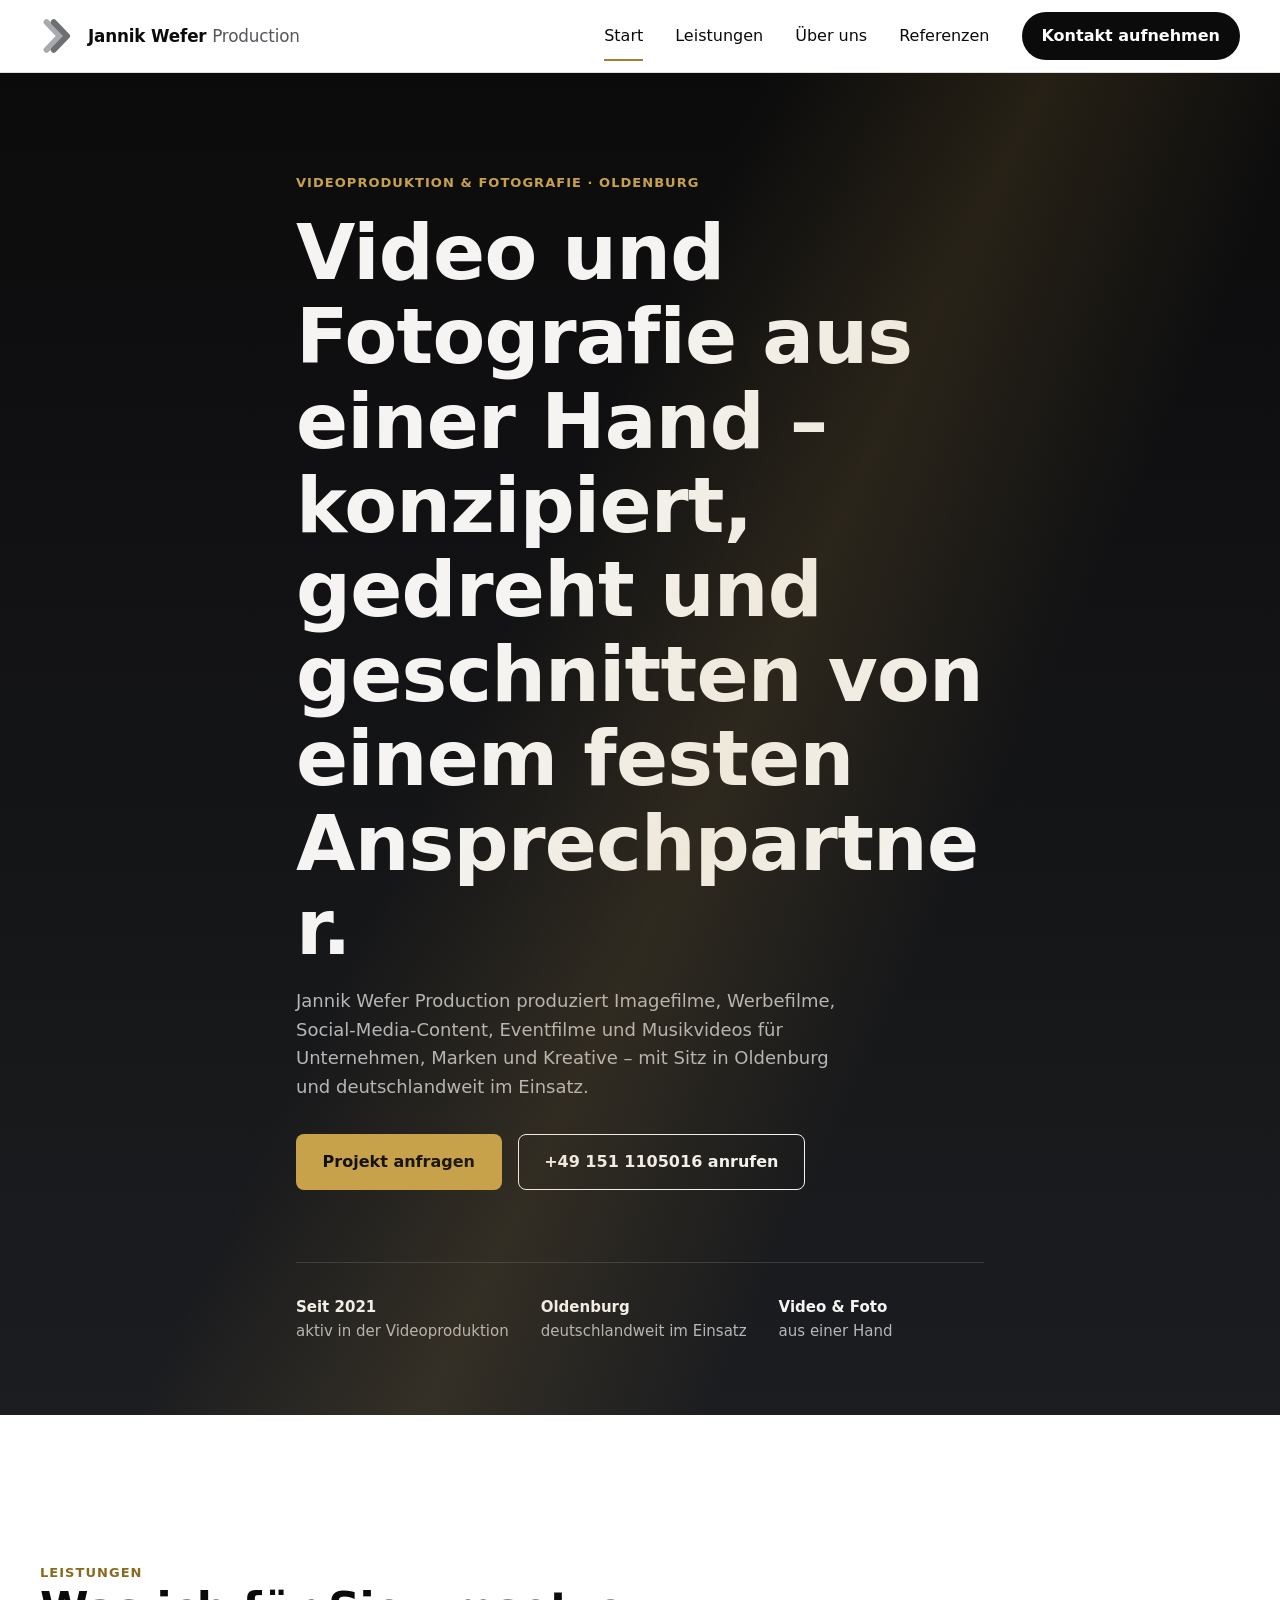
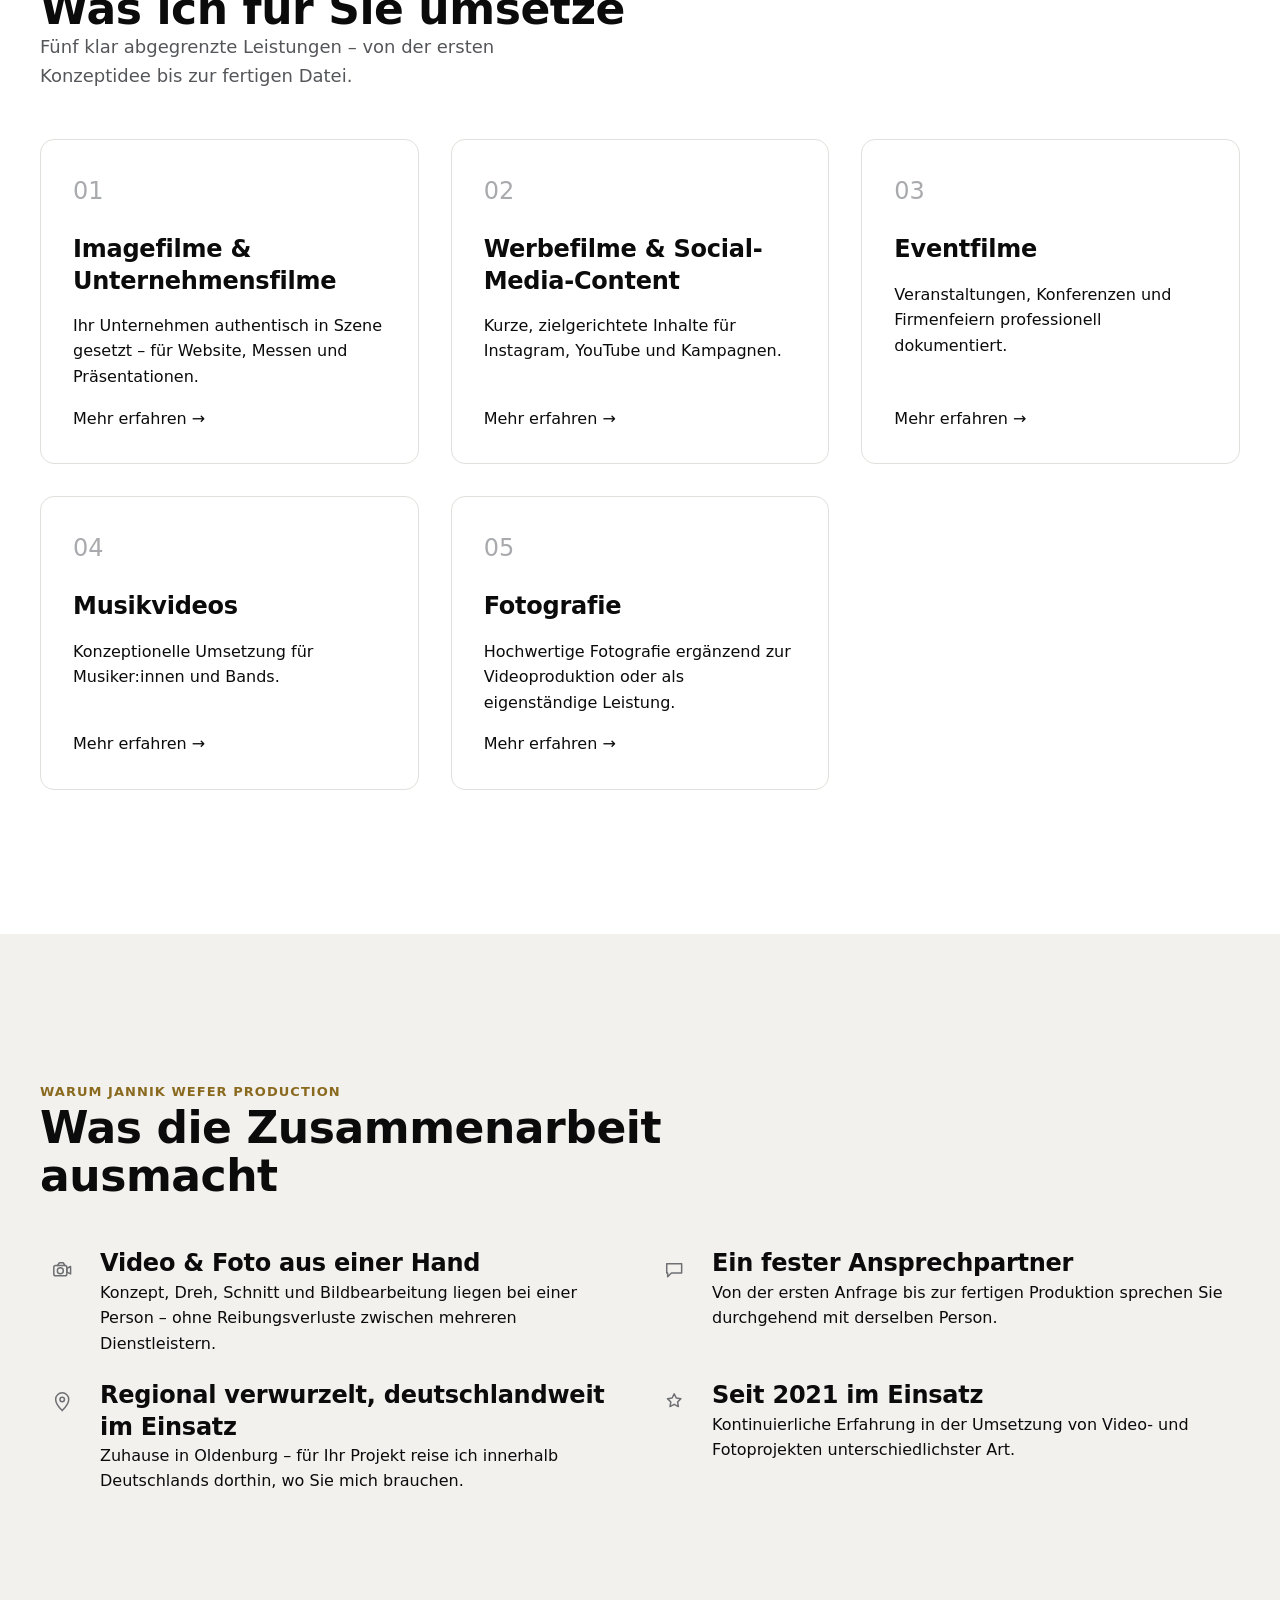
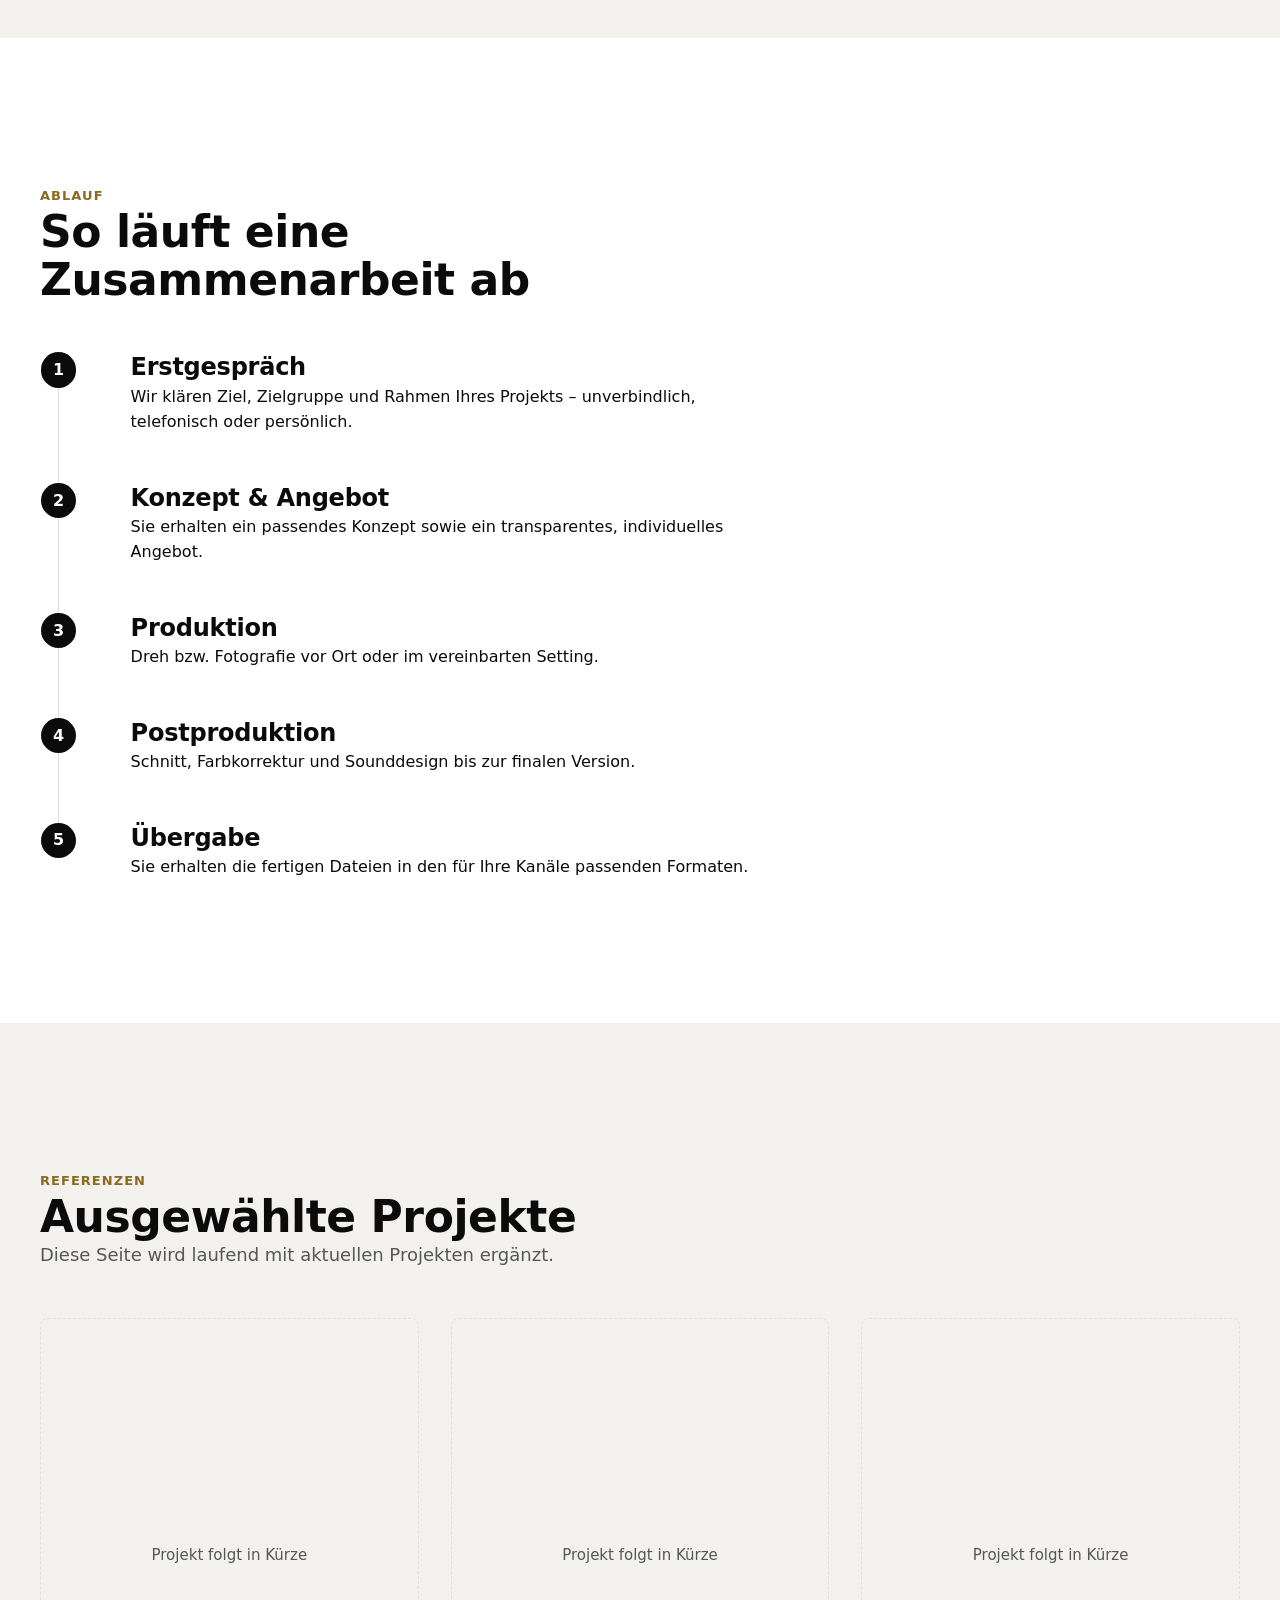
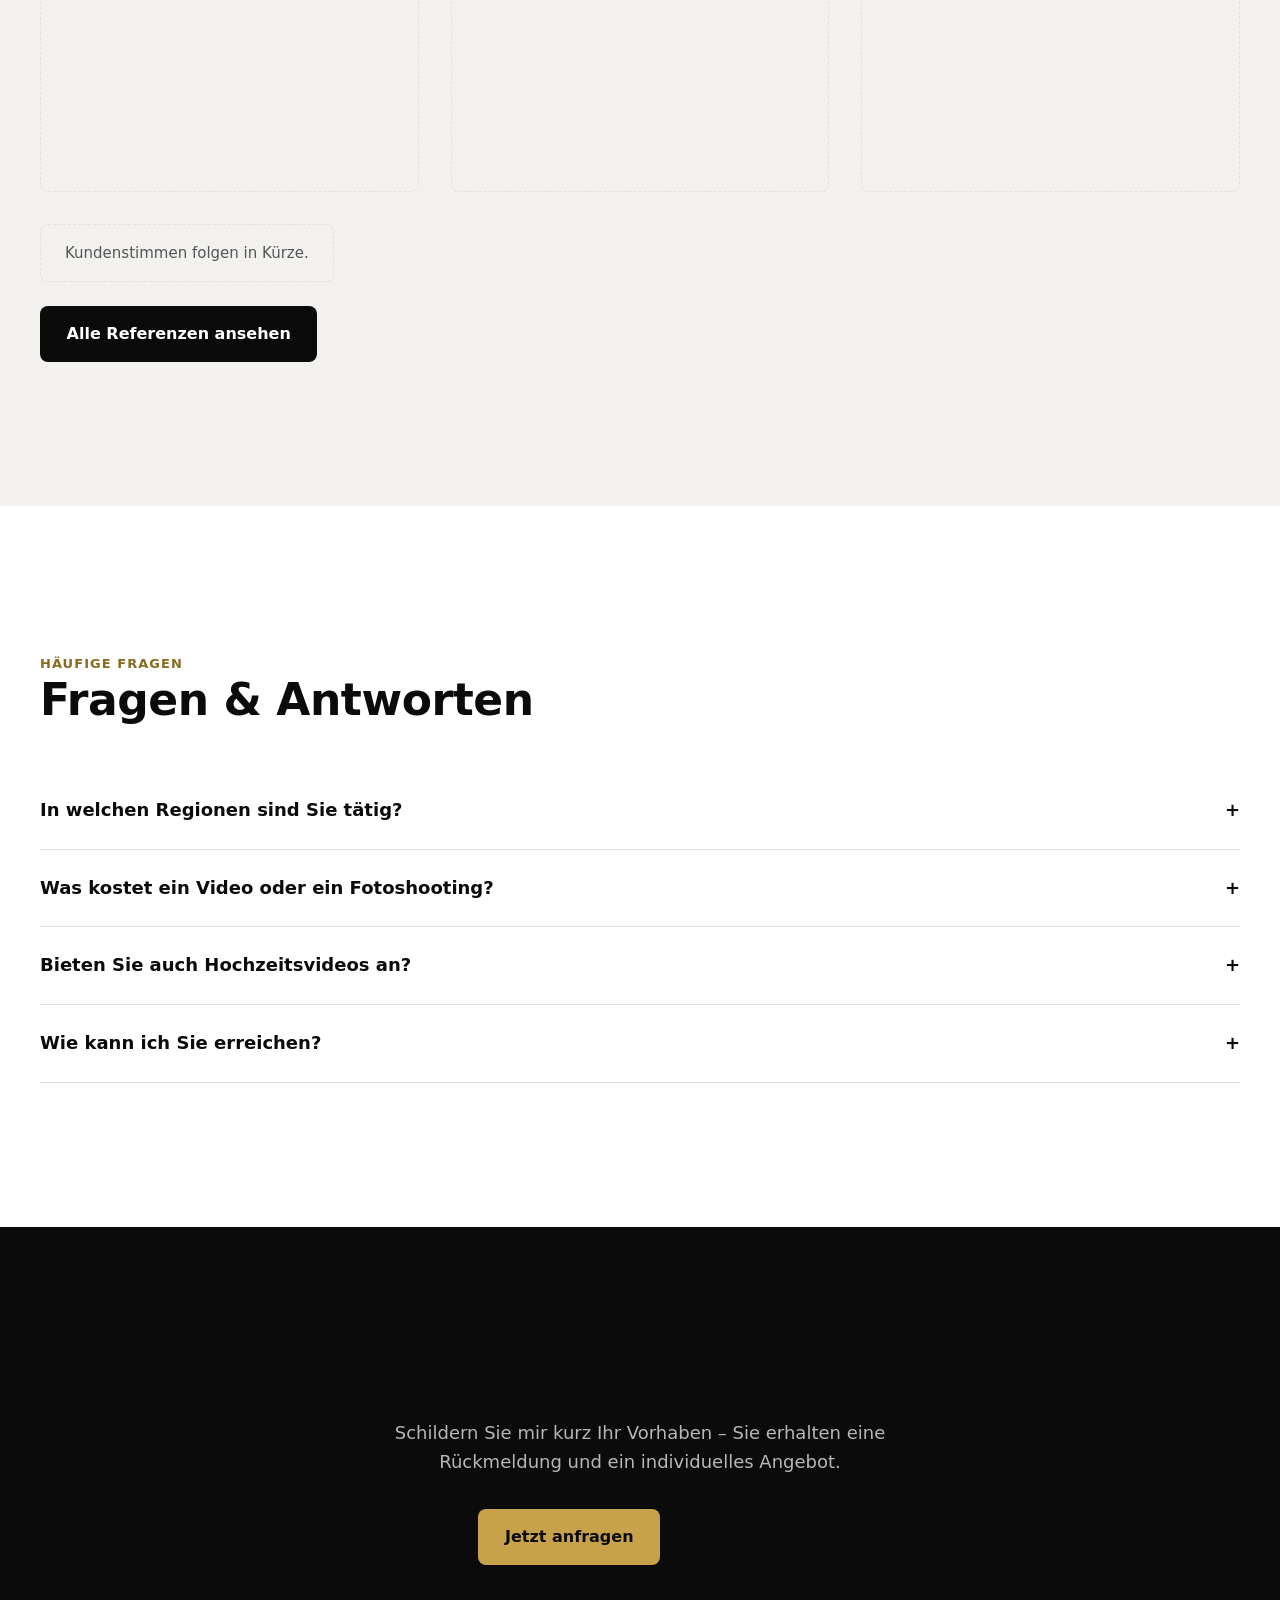
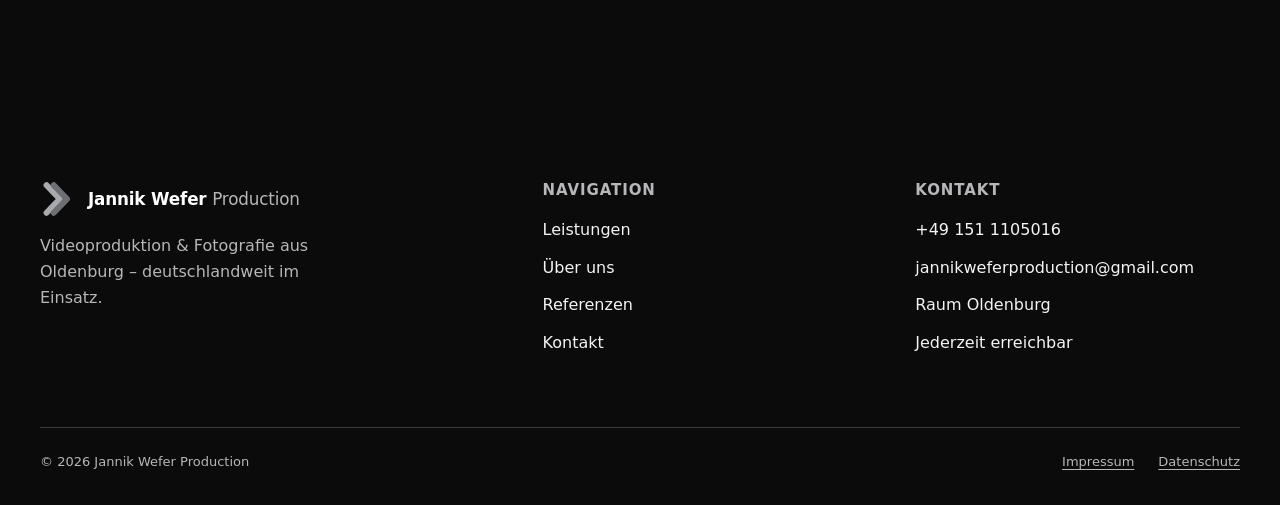
==== index.html @ 39b95551 "Add complete company website for Jannik Wefer Production Static HTML/CSS/JS site (Startseite, Leistu" ====
<!doctype html>
<html lang="de">
<head>
  <meta charset="UTF-8">
  <meta name="viewport" content="width=device-width, initial-scale=1, viewport-fit=cover">
  <title>Jannik Wefer Production | Videoproduktion &amp; Fotografie aus Oldenburg</title>
  <meta name="description" content="Jannik Wefer Production produziert Imagefilme, Werbefilme, Social-Media-Content, Eventfilme und Musikvideos sowie Fotografie – mit Sitz in Oldenburg, deutschlandweit im Einsatz.">
  <meta name="theme-color" content="#f3f1ee">
  <link rel="icon" type="image/svg+xml" href="/assets/images/logo/favicon.svg">
  <link rel="stylesheet" href="/assets/css/fonts.css">
  <link rel="stylesheet" href="/assets/css/tokens.css">
  <link rel="stylesheet" href="/assets/css/styles.css">
  <!-- og:url/canonical: Domain noch nicht bekannt, bitte nach Live-Schaltung ergänzen -->
  <meta property="og:type" content="website">
  <meta property="og:title" content="Jannik Wefer Production | Videoproduktion & Fotografie aus Oldenburg">
  <meta property="og:description" content="Imagefilme, Werbefilme, Social-Media-Content, Eventfilme, Musikvideos und Fotografie – aus Oldenburg, deutschlandweit im Einsatz.">
  <meta property="og:locale" content="de_DE">
  <script type="application/ld+json">
  {
    "@context": "https://schema.org",
    "@type": "ProfessionalService",
    "name": "Jannik Wefer Production",
    "telephone": "+49 151 1105016",
    "email": "jannikweferproduction@gmail.com",
    "address": {
      "@type": "PostalAddress",
      "streetAddress": "Gneisenaustraße 16",
      "postalCode": "26131",
      "addressLocality": "Oldenburg",
      "addressCountry": "DE"
    },
    "areaServed": "DE",
    "founder": { "@type": "Person", "name": "Jannik Wefer" },
    "foundingDate": "2021"
  }
  </script>
</head>
<body>
  <a class="skip-link" href="#main">Zum Inhalt springen</a>

  <div id="intro" class="intro on-dark" aria-hidden="true">
    <svg class="intro__chevron" viewBox="0 0 120 120" aria-hidden="true" focusable="false">
      <path class="intro__path light" d="M22 14 L66 60 L22 106" fill="none" stroke-width="20" stroke-linecap="round" stroke-linejoin="round"/>
      <path class="intro__path dark" d="M46 14 L90 60 L46 106" fill="none" stroke-width="20" stroke-linecap="round" stroke-linejoin="round"/>
    </svg>
    <button type="button" class="intro__skip">Überspringen</button>
  </div>

  <header class="site-header">
    <div class="container site-header__inner">
      <a href="/" class="brand">
        <svg class="brand__mark" viewBox="0 0 120 120" aria-hidden="true" focusable="false">
          <path d="M22 14 L66 60 L22 106" fill="none" stroke="#a9aaae" stroke-width="20" stroke-linecap="round" stroke-linejoin="round"/>
          <path d="M46 14 L90 60 L46 106" fill="none" stroke="#6e6f73" stroke-width="20" stroke-linecap="round" stroke-linejoin="round"/>
        </svg>
        <span class="brand__name">Jannik Wefer <em>Production</em></span>
      </a>
      <button class="nav-toggle" aria-expanded="false" aria-controls="site-nav" aria-label="Menü öffnen">
        <span class="nav-toggle__bar"></span>
      </button>
      <nav id="site-nav" class="site-nav" aria-label="Hauptnavigation">
        <ul>
          <li><a href="/" aria-current="page">Start</a></li>
          <li><a href="/leistungen/">Leistungen</a></li>
          <li><a href="/ueber-uns/">Über uns</a></li>
          <li><a href="/referenzen/">Referenzen</a></li>
          <li><a href="/kontakt/" class="nav-cta">Kontakt aufnehmen</a></li>
        </ul>
      </nav>
    </div>
  </header>

  <main id="main">
    <section class="hero on-dark">
      <div class="container hero__inner">
        <p class="eyebrow">Videoproduktion &amp; Fotografie &middot; Oldenburg</p>
        <h1>Video und Fotografie aus einer Hand – konzipiert, gedreht und geschnitten von einem festen Ansprechpartner.</h1>
        <p class="lead">Jannik Wefer Production produziert Imagefilme, Werbefilme, Social-Media-Content, Eventfilme und Musikvideos für Unternehmen, Marken und Kreative – mit Sitz in Oldenburg und deutschlandweit im Einsatz.</p>
        <div class="hero__actions">
          <a href="/kontakt/" class="btn btn--accent">Projekt anfragen</a>
          <a href="tel:+491511105016" class="btn btn--ghost">+49 151 1105016 anrufen</a>
        </div>
        <ul class="trust-bar">
          <li><strong>Seit 2021</strong><br>aktiv in der Videoproduktion</li>
          <li><strong>Oldenburg</strong><br>deutschlandweit im Einsatz</li>
          <li><strong>Video &amp; Foto</strong><br>aus einer Hand</li>
        </ul>
      </div>
    </section>

    <section class="section" id="leistungen" aria-labelledby="leistungen-h2">
      <div class="container">
        <div class="section-head">
          <p class="eyebrow">Leistungen</p>
          <h2 id="leistungen-h2">Was ich für Sie umsetze</h2>
          <p class="lead">Fünf klar abgegrenzte Leistungen – von der ersten Konzeptidee bis zur fertigen Datei.</p>
        </div>
        <div class="grid grid--3">
          <a class="card card--service" href="/leistungen/imagefilme-unternehmensfilme.html">
            <span class="num">01</span>
            <h3>Imagefilme &amp; Unternehmensfilme</h3>
            <p>Ihr Unternehmen authentisch in Szene gesetzt – für Website, Messen und Präsentationen.</p>
            <span class="arrow">Mehr erfahren →</span>
          </a>
          <a class="card card--service" href="/leistungen/werbefilme-social-media.html">
            <span class="num">02</span>
            <h3>Werbefilme &amp; Social-Media-Content</h3>
            <p>Kurze, zielgerichtete Inhalte für Instagram, YouTube und Kampagnen.</p>
            <span class="arrow">Mehr erfahren →</span>
          </a>
          <a class="card card--service" href="/leistungen/eventfilme.html">
            <span class="num">03</span>
            <h3>Eventfilme</h3>
            <p>Veranstaltungen, Konferenzen und Firmenfeiern professionell dokumentiert.</p>
            <span class="arrow">Mehr erfahren →</span>
          </a>
          <a class="card card--service" href="/leistungen/musikvideos.html">
            <span class="num">04</span>
            <h3>Musikvideos</h3>
            <p>Konzeptionelle Umsetzung für Musiker:innen und Bands.</p>
            <span class="arrow">Mehr erfahren →</span>
          </a>
          <a class="card card--service" href="/leistungen/fotografie.html">
            <span class="num">05</span>
            <h3>Fotografie</h3>
            <p>Hochwertige Fotografie ergänzend zur Videoproduktion oder als eigenständige Leistung.</p>
            <span class="arrow">Mehr erfahren →</span>
          </a>
        </div>
      </div>
    </section>

    <section class="section section--alt" aria-labelledby="vorteile-h2">
      <div class="container">
        <div class="section-head">
          <p class="eyebrow">Warum Jannik Wefer Production</p>
          <h2 id="vorteile-h2">Was die Zusammenarbeit ausmacht</h2>
        </div>
        <div class="usp-list">
          <div class="usp">
            <span class="usp__icon" aria-hidden="true">
              <svg viewBox="0 0 24 24" fill="none" stroke="currentColor" stroke-width="1.6" stroke-linecap="round" stroke-linejoin="round"><rect x="3" y="7" width="14" height="11" rx="2"/><path d="M7 7 9 4h4l2 3"/><circle cx="10" cy="12.5" r="3.2"/><path d="M17 10 21 8v8l-4-2Z"/></svg>
            </span>
            <div>
              <h3>Video &amp; Foto aus einer Hand</h3>
              <p>Konzept, Dreh, Schnitt und Bildbearbeitung liegen bei einer Person – ohne Reibungsverluste zwischen mehreren Dienstleistern.</p>
            </div>
          </div>
          <div class="usp">
            <span class="usp__icon" aria-hidden="true">
              <svg viewBox="0 0 24 24" fill="none" stroke="currentColor" stroke-width="1.6" stroke-linecap="round" stroke-linejoin="round"><path d="M4 5h16v10H9l-4 4v-4H4Z"/></svg>
            </span>
            <div>
              <h3>Ein fester Ansprechpartner</h3>
              <p>Von der ersten Anfrage bis zur fertigen Produktion sprechen Sie durchgehend mit derselben Person.</p>
            </div>
          </div>
          <div class="usp">
            <span class="usp__icon" aria-hidden="true">
              <svg viewBox="0 0 24 24" fill="none" stroke="currentColor" stroke-width="1.6" stroke-linecap="round" stroke-linejoin="round"><path d="M12 21s7-7.2 7-12a7 7 0 1 0-14 0c0 4.8 7 12 7 12Z"/><circle cx="12" cy="9" r="2.4"/></svg>
            </span>
            <div>
              <h3>Regional verwurzelt, deutschlandweit im Einsatz</h3>
              <p>Zuhause in Oldenburg – für Ihr Projekt reise ich innerhalb Deutschlands dorthin, wo Sie mich brauchen.</p>
            </div>
          </div>
          <div class="usp">
            <span class="usp__icon" aria-hidden="true">
              <svg viewBox="0 0 24 24" fill="none" stroke="currentColor" stroke-width="1.6" stroke-linecap="round" stroke-linejoin="round"><path d="M12 3l2.2 4.5 5 .7-3.6 3.5.9 5-4.5-2.4-4.5 2.4.9-5-3.6-3.5 5-.7Z"/></svg>
            </span>
            <div>
              <h3>Seit 2021 im Einsatz</h3>
              <p>Kontinuierliche Erfahrung in der Umsetzung von Video- und Fotoprojekten unterschiedlichster Art.</p>
            </div>
          </div>
        </div>
      </div>
    </section>

    <section class="section" aria-labelledby="ablauf-h2">
      <div class="container">
        <div class="section-head">
          <p class="eyebrow">Ablauf</p>
          <h2 id="ablauf-h2">So läuft eine Zusammenarbeit ab</h2>
        </div>
        <div class="process">
          <div class="process__item">
            <h3>Erstgespräch</h3>
            <p>Wir klären Ziel, Zielgruppe und Rahmen Ihres Projekts – unverbindlich, telefonisch oder persönlich.</p>
          </div>
          <div class="process__item">
            <h3>Konzept &amp; Angebot</h3>
            <p>Sie erhalten ein passendes Konzept sowie ein transparentes, individuelles Angebot.</p>
          </div>
          <div class="process__item">
            <h3>Produktion</h3>
            <p>Dreh bzw. Fotografie vor Ort oder im vereinbarten Setting.</p>
          </div>
          <div class="process__item">
            <h3>Postproduktion</h3>
            <p>Schnitt, Farbkorrektur und Sounddesign bis zur finalen Version.</p>
          </div>
          <div class="process__item">
            <h3>Übergabe</h3>
            <p>Sie erhalten die fertigen Dateien in den für Ihre Kanäle passenden Formaten.</p>
          </div>
        </div>
      </div>
    </section>

    <section class="section section--alt" aria-labelledby="referenzen-h2">
      <div class="container">
        <div class="section-head">
          <p class="eyebrow">Referenzen</p>
          <h2 id="referenzen-h2">Ausgewählte Projekte</h2>
          <p class="lead">Diese Seite wird laufend mit aktuellen Projekten ergänzt.</p>
        </div>
        <div class="grid grid--3">
          <div class="placeholder-tile gallery__item">Projekt folgt in Kürze</div>
          <div class="placeholder-tile gallery__item">Projekt folgt in Kürze</div>
          <div class="placeholder-tile gallery__item">Projekt folgt in Kürze</div>
        </div>
        <p class="placeholder-note" style="margin-top: var(--space-5);">Kundenstimmen folgen in Kürze.</p>
        <p style="margin-top: var(--space-4);"><a class="btn btn--dark" href="/referenzen/">Alle Referenzen ansehen</a></p>
      </div>
    </section>

    <section class="section" aria-labelledby="faq-h2">
      <div class="container">
        <div class="section-head">
          <p class="eyebrow">Häufige Fragen</p>
          <h2 id="faq-h2">Fragen &amp; Antworten</h2>
        </div>
        <div>
          <details class="faq-item">
            <summary>In welchen Regionen sind Sie tätig?<span class="icon" aria-hidden="true">+</span></summary>
            <p>Meine Basis ist Oldenburg. Für Projekte bin ich deutschlandweit im Einsatz.</p>
          </details>
          <details class="faq-item">
            <summary>Was kostet ein Video oder ein Fotoshooting?<span class="icon" aria-hidden="true">+</span></summary>
            <p>Das hängt stark vom Umfang und Ziel Ihres Projekts ab. Nach einem kurzen Erstgespräch erhalten Sie ein individuelles, transparentes Angebot.</p>
          </details>
          <details class="faq-item">
            <summary>Bieten Sie auch Hochzeitsvideos an?<span class="icon" aria-hidden="true">+</span></summary>
            <p>Nein, Hochzeitsproduktionen gehören aktuell nicht zu meinem Leistungsspektrum. Bei Imagefilmen, Werbefilmen, Eventfilmen, Musikvideos und Fotografie bin ich der richtige Ansprechpartner.</p>
          </details>
          <details class="faq-item">
            <summary>Wie kann ich Sie erreichen?<span class="icon" aria-hidden="true">+</span></summary>
            <p>Jederzeit über das <a href="/kontakt/">Kontaktformular</a>, telefonisch unter <a href="tel:+491511105016">+49 151 1105016</a> oder per E-Mail an <a href="mailto:jannikweferproduction@gmail.com">jannikweferproduction@gmail.com</a>.</p>
          </details>
        </div>
      </div>
    </section>

    <section class="section on-dark" aria-labelledby="cta-h2" style="background: var(--color-black);">
      <div class="container text-center">
        <h2 id="cta-h2">Bereit für Ihr nächstes Projekt?</h2>
        <p class="lead" style="margin-inline: auto;">Schildern Sie mir kurz Ihr Vorhaben – Sie erhalten eine Rückmeldung und ein individuelles Angebot.</p>
        <div class="hero__actions" style="justify-content: center;">
          <a href="/kontakt/" class="btn btn--accent">Jetzt anfragen</a>
          <a href="tel:+491511105016" class="btn btn--ghost">Anrufen</a>
        </div>
      </div>
    </section>
  </main>

  <footer class="site-footer">
    <div class="container">
      <div class="footer-grid">
        <div>
          <a href="/" class="brand" style="color: var(--color-white); margin-bottom: var(--space-3); display: inline-flex;">
            <svg class="brand__mark" viewBox="0 0 120 120" aria-hidden="true" focusable="false">
              <path d="M22 14 L66 60 L22 106" fill="none" stroke="#a9aaae" stroke-width="20" stroke-linecap="round" stroke-linejoin="round"/>
              <path d="M46 14 L90 60 L46 106" fill="none" stroke="#6e6f73" stroke-width="20" stroke-linecap="round" stroke-linejoin="round"/>
            </svg>
            <span class="brand__name">Jannik Wefer <em style="color: var(--color-text-on-dark-muted);">Production</em></span>
          </a>
          <p style="color: var(--color-text-on-dark-muted); max-width: 32ch;">Videoproduktion &amp; Fotografie aus Oldenburg – deutschlandweit im Einsatz.</p>
        </div>
        <div>
          <h3>Navigation</h3>
          <ul>
            <li><a href="/leistungen/">Leistungen</a></li>
            <li><a href="/ueber-uns/">Über uns</a></li>
            <li><a href="/referenzen/">Referenzen</a></li>
            <li><a href="/kontakt/">Kontakt</a></li>
          </ul>
        </div>
        <div>
          <h3>Kontakt</h3>
          <ul>
            <li><a href="tel:+491511105016">+49 151 1105016</a></li>
            <li><a href="mailto:jannikweferproduction@gmail.com">jannikweferproduction@gmail.com</a></li>
            <li>Raum Oldenburg</li>
            <li>Jederzeit erreichbar</li>
          </ul>
        </div>
      </div>
      <div class="footer-bottom">
        <p>&copy; <span id="year">2026</span> Jannik Wefer Production</p>
        <ul>
          <li><a href="/impressum/">Impressum</a></li>
          <li><a href="/datenschutz/">Datenschutz</a></li>
        </ul>
      </div>
    </div>
  </footer>

  <script src="/assets/js/main.js"></script>
</body>
</html>
---- assets/css/fonts.css ----
/* Lokal gehostete Schriftarten (kein externer Request an Google) –
   variable Fonts, daher ein Font-Weight-Bereich statt Einzelschnitte. */

@font-face {
  font-family: "Inter";
  font-style: normal;
  font-weight: 400 600;
  font-display: swap;
  src: url("/assets/fonts/inter-latin.woff2") format("woff2");
  unicode-range: U+0000-00FF, U+0131, U+0152-0153, U+02BB-02BC, U+02C6, U+02DA, U+02DC, U+0304, U+0308, U+0329, U+2000-206F, U+20AC, U+2122, U+2191, U+2193, U+2212, U+2215, U+FEFF, U+FFFD;
}
@font-face {
  font-family: "Inter";
  font-style: normal;
  font-weight: 400 600;
  font-display: swap;
  src: url("/assets/fonts/inter-latin-ext.woff2") format("woff2");
  unicode-range: U+0100-02BA, U+02BD-02C5, U+02C7-02CC, U+02CE-02D7, U+02DD-02FF, U+0304, U+0308, U+0329, U+1D00-1DBF, U+1E00-1E9F, U+1EF2-1EFF, U+2020, U+20A0-20AB, U+20AD-20C0, U+2113, U+2C60-2C7F, U+A720-A7FF;
}

@font-face {
  font-family: "Space Grotesk";
  font-style: normal;
  font-weight: 500 700;
  font-display: swap;
  src: url("/assets/fonts/space-grotesk-latin.woff2") format("woff2");
  unicode-range: U+0000-00FF, U+0131, U+0152-0153, U+02BB-02BC, U+02C6, U+02DA, U+02DC, U+0304, U+0308, U+0329, U+2000-206F, U+20AC, U+2122, U+2191, U+2193, U+2212, U+2215, U+FEFF, U+FFFD;
}
@font-face {
  font-family: "Space Grotesk";
  font-style: normal;
  font-weight: 500 700;
  font-display: swap;
  src: url("/assets/fonts/space-grotesk-latin-ext.woff2") format("woff2");
  unicode-range: U+0100-02BA, U+02BD-02C5, U+02C7-02CC, U+02CE-02D7, U+02DD-02FF, U+0304, U+0308, U+0329, U+1D00-1DBF, U+1E00-1E9F, U+1EF2-1EFF, U+2020, U+20A0-20AB, U+20AD-20C0, U+2113, U+2C60-2C7F, U+A720-A7FF;
}
---- assets/css/tokens.css ----
/* ==========================================================================
   Jannik Wefer Production – Design Tokens
   Abgeleitet aus dem Logo (Schwarz + Graphit-/Silbergrau-Chevron).
   ========================================================================== */

:root {
  /* ---- Neutrals (aus Logo) -------------------------------------------- */
  --color-black: #0b0b0c;      /* Monogramm-Schwarz: Primärtext, dunkle Flächen */
  --color-ink: #1c1d20;        /* erhöhte dunkle Fläche (Karten auf Dunkel) */
  --color-graphite: #6e6f73;   /* dunkler Chevron-Streifen */
  --color-silver: #a9aaae;     /* heller Chevron-Streifen */
  --color-mist: #f3f1ee;       /* warmes Off-White für Wechselflächen */
  --color-white: #ffffff;

  /* ---- Akzent: warmes Gold/Bronze ("Golden Hour") ----------------------
     Auf Hell nur als Fläche/Icon (>=3:1), fuer Fließtext/Links die
     abgedunkelte Variante nutzen (AA, >=4.5:1 auf Weiß). Auf Dunkel darf
     der helle Ton direkt als Text verwendet werden. */
  --color-accent: #c8a24a;
  --color-accent-dark: #a2802e;
  --color-accent-text-on-light: #8a6a1f;

  /* ---- Semantische Farben ------------------------------------------------ */
  --color-bg: var(--color-white);
  --color-bg-alt: var(--color-mist);
  --color-bg-dark: var(--color-black);
  --color-surface-dark: var(--color-ink);

  --color-text: var(--color-black);
  --color-text-muted: #55565a;
  --color-text-on-dark: #f5f4f2;
  --color-text-on-dark-muted: #b7b6b8;

  --color-border: #e2e0dc;
  --color-border-dark: #38393d;

  --color-focus: var(--color-accent-dark);
  --color-danger: #b3261e;

  /* ---- Typografie -------------------------------------------------------- */
  --font-display: "Space Grotesk", "Inter", system-ui, sans-serif;
  --font-body: "Inter", system-ui, -apple-system, "Segoe UI", sans-serif;

  --fs-100: 0.8125rem;   /* 13px – Meta/Labels */
  --fs-200: 0.9375rem;   /* 15px – klein */
  --fs-300: 1rem;        /* 16px – Basis */
  --fs-400: 1.125rem;    /* 18px – Lead */
  --fs-500: 1.5rem;      /* 24px – H3 */
  --fs-600: 2rem;        /* 32px – H2 */
  --fs-700: 2.75rem;     /* 44px – H1 mobil */
  --fs-800: 4rem;        /* 64px – H1 desktop */
  --fs-900: 5.5rem;      /* 88px – Hero groß */

  --lh-tight: 1.1;
  --lh-snug: 1.3;
  --lh-normal: 1.6;

  /* ---- Abstand (8px-Skala) ------------------------------------------- */
  --space-1: 0.5rem;
  --space-2: 0.75rem;
  --space-3: 1rem;
  --space-4: 1.5rem;
  --space-5: 2rem;
  --space-6: 3rem;
  --space-7: 4.5rem;
  --space-8: 6rem;
  --space-9: 9rem;

  --container-max: 78rem;
  --container-pad: var(--space-4);

  /* ---- Form/Radius/Schatten (bewusst zurückhaltend) -------------------- */
  --radius-sm: 4px;
  --radius-md: 8px;
  --radius-lg: 14px;
  --radius-pill: 999px;

  --shadow-sm: 0 1px 2px rgba(11, 11, 12, 0.06);
  --shadow-md: 0 8px 24px rgba(11, 11, 12, 0.10);
  --shadow-lg: 0 16px 48px rgba(11, 11, 12, 0.16);

  --ease-standard: cubic-bezier(0.22, 0.61, 0.36, 1);
  --ease-out: cubic-bezier(0.16, 1, 0.3, 1);
  --dur-fast: 160ms;
  --dur-base: 280ms;
  --dur-slow: 480ms;

  --z-header: 100;
  --z-overlay: 200;
  --z-intro: 300;
}

/* Dunkle Abschnitte (Hero, Footer, Intro) sind eine gezielte Gestaltungs-
   entscheidung über die Klasse `.on-dark`, nicht an die Systemeinstellung
   gekoppelt – so bleibt jeder Abschnitt bewusst art-direktet. */
.on-dark {
  --color-bg: var(--color-black);
  --color-bg-alt: var(--color-ink);
  --color-text: var(--color-text-on-dark);
  --color-text-muted: var(--color-text-on-dark-muted);
  --color-border: var(--color-border-dark);
}
---- assets/css/styles.css ----
/* ==========================================================================
   Jannik Wefer Production – Stylesheet
   Mobile-first. Tokens siehe tokens.css.
   ========================================================================== */

/* ---- Reset ------------------------------------------------------------- */
*, *::before, *::after { box-sizing: border-box; }
html { -webkit-text-size-adjust: 100%; text-size-adjust: 100%; }
body, h1, h2, h3, h4, p, figure, blockquote, dl, dd { margin: 0; }
ul, ol { list-style: none; margin: 0; padding: 0; }
img, picture, video, svg { display: block; max-width: 100%; height: auto; }
input, button, textarea, select { font: inherit; color: inherit; }
button { cursor: pointer; }
a { color: inherit; }
a:not([class]) { text-decoration-thickness: from-font; }

/* ---- Basis --------------------------------------------------------------*/
html {
  scroll-behavior: smooth;
  -webkit-text-size-adjust: 100%;
}
body {
  font-family: var(--font-body);
  font-size: var(--fs-300);
  line-height: var(--lh-normal);
  color: var(--color-text);
  background: var(--color-bg);
  min-height: 100svh;
  overflow-x: hidden;
  overscroll-behavior-y: none;
  -webkit-tap-highlight-color: transparent;
  overflow-wrap: break-word;
}

/* Sticky-Hover auf Touch vermeiden: Hover-Effekte nur, wenn ein Zeigegerät
   mit echtem Hover vorhanden ist (Maus/Trackpad). */
@media (hover: hover) and (pointer: fine) {
  .btn--accent:hover { background: var(--color-accent-dark); }
  .btn--dark:hover { background: var(--color-ink); }
  .btn--ghost:hover { background: rgba(11,11,12,0.06); }
  .on-dark .btn--ghost:hover { background: rgba(255,255,255,0.1); }
  .card--service:hover { border-color: var(--color-graphite); transform: translateY(-2px); }
  .site-nav a:not(.nav-cta):hover::after { right: 0; }
  .footer-grid a:hover { color: var(--color-accent); }
  .intro__skip:hover { color: var(--color-text-on-dark); border-color: var(--color-silver); }
}
.btn, .nav-toggle, .site-nav a, .faq-item summary {
  -webkit-user-select: none;
  user-select: none;
}
h1, h2, h3, h4 {
  font-family: var(--font-display);
  line-height: var(--lh-tight);
  font-weight: 600;
  letter-spacing: -0.01em;
}
h1 { font-size: clamp(var(--fs-700), 6vw, var(--fs-900)); }
h2 { font-size: clamp(var(--fs-600), 4.5vw, 2.75rem); }
h3 { font-size: var(--fs-500); line-height: var(--lh-snug); }
p { max-width: 62ch; }
.lead { font-size: var(--fs-400); color: var(--color-text-muted); max-width: 48ch; }
small, .meta { font-size: var(--fs-100); }

:focus-visible {
  outline: 3px solid var(--color-focus);
  outline-offset: 3px;
  border-radius: var(--radius-sm);
}

.skip-link {
  position: absolute;
  left: var(--space-3);
  top: -3.5rem;
  background: var(--color-black);
  color: var(--color-white);
  padding: var(--space-2) var(--space-3);
  border-radius: var(--radius-sm);
  z-index: var(--z-overlay);
  transition: top var(--dur-fast) var(--ease-standard);
}
.skip-link:focus { top: var(--space-3); }

.visually-hidden {
  position: absolute;
  width: 1px; height: 1px;
  overflow: hidden;
  clip: rect(0 0 0 0);
  white-space: nowrap;
}

/* ---- Layout -------------------------------------------------------------*/
.container {
  width: 100%;
  max-width: var(--container-max);
  margin-inline: auto;
  padding-left: max(var(--container-pad), env(safe-area-inset-left));
  padding-right: max(var(--container-pad), env(safe-area-inset-right));
}
.section {
  padding-block: var(--space-7);
}
@media (min-width: 60rem) {
  .section { padding-block: var(--space-9); }
}
.section--alt { background: var(--color-bg-alt); }
.section-head {
  max-width: 42rem;
  margin-bottom: var(--space-6);
}
.eyebrow {
  display: inline-flex;
  align-items: center;
  gap: var(--space-1);
  font-size: var(--fs-100);
  font-weight: 600;
  letter-spacing: 0.08em;
  text-transform: uppercase;
  color: var(--color-accent-text-on-light);
}
.on-dark .eyebrow { color: var(--color-accent); }

.grid {
  display: grid;
  gap: var(--space-5);
}
@media (min-width: 40rem) {
  .grid--2 { grid-template-columns: repeat(2, 1fr); }
}
@media (min-width: 60rem) {
  .grid--3 { grid-template-columns: repeat(3, 1fr); }
  .grid--4 { grid-template-columns: repeat(4, 1fr); }
}

/* ---- Buttons --------------------------------------------------------------*/
.btn {
  display: inline-flex;
  align-items: center;
  justify-content: center;
  gap: var(--space-2);
  padding: 0.9rem 1.6rem;
  min-height: 3rem;
  border-radius: var(--radius-md);
  font-weight: 600;
  font-size: var(--fs-300);
  text-decoration: none;
  border: 1px solid transparent;
  transition: transform var(--dur-fast) var(--ease-standard),
              background-color var(--dur-fast) var(--ease-standard),
              border-color var(--dur-fast) var(--ease-standard);
}
.btn--accent {
  background: var(--color-accent);
  color: var(--color-black);
}
.btn--dark {
  background: var(--color-black);
  color: var(--color-white);
}
.btn--ghost {
  background: transparent;
  border-color: currentColor;
  color: inherit;
}
.btn:active { transform: translateY(1px); }
.btn--block { width: 100%; }

/* ---- Header / Navigation --------------------------------------------------*/
.site-header {
  position: sticky;
  top: 0;
  z-index: var(--z-header);
  border-bottom: 1px solid var(--color-border);
  padding-top: env(safe-area-inset-top);
}
/* Der Weichzeichner sitzt auf einer eigenen Ebene: Ein "backdrop-filter"
   direkt auf .site-header würde einen neuen Containing Block für
   dessen "position: fixed"-Kind .site-nav erzeugen und das mobile
   Vollbildmenü auf die Header-Höhe einschränken. */
.site-header::before {
  content: "";
  position: absolute;
  inset: 0;
  background: rgba(255,255,255,0.86);
  backdrop-filter: saturate(140%) blur(10px);
  z-index: -1;
}
.site-header__inner {
  display: flex;
  align-items: center;
  justify-content: space-between;
  min-height: 4.5rem;
  gap: var(--space-4);
}
.brand {
  display: inline-flex;
  align-items: center;
  gap: var(--space-2);
  text-decoration: none;
  color: var(--color-black);
  font-family: var(--font-display);
  font-weight: 700;
  font-size: 1.05rem;
  letter-spacing: -0.01em;
  white-space: nowrap;
}
.brand__mark { width: 2.25rem; height: 2.25rem; flex-shrink: 0; }
.brand__name em { font-style: normal; color: var(--color-text-muted); font-weight: 500; }

.nav-toggle {
  display: inline-flex;
  align-items: center;
  justify-content: center;
  width: 3rem; height: 3rem;
  background: transparent;
  border: 1px solid var(--color-border);
  border-radius: var(--radius-md);
}
.nav-toggle__bar, .nav-toggle__bar::before, .nav-toggle__bar::after {
  content: "";
  position: absolute;
  width: 1.25rem;
  height: 2px;
  background: currentColor;
  transition: transform var(--dur-fast) var(--ease-standard), opacity var(--dur-fast);
}
.nav-toggle__bar { position: relative; }
.nav-toggle__bar::before { top: -6px; }
.nav-toggle__bar::after { top: 6px; }
.nav-toggle[aria-expanded="true"] .nav-toggle__bar { background: transparent; }
.nav-toggle[aria-expanded="true"] .nav-toggle__bar::before { transform: translateY(6px) rotate(45deg); }
.nav-toggle[aria-expanded="true"] .nav-toggle__bar::after { transform: translateY(-6px) rotate(-45deg); }

@media (min-width: 60rem) {
  .nav-toggle { display: none; }
}

.site-nav {
  position: fixed;
  top: calc(4.5rem + env(safe-area-inset-top));
  right: 0; bottom: 0; left: 0;
  background: var(--color-white);
  padding: var(--space-5) var(--container-pad);
  padding-bottom: max(var(--space-5), env(safe-area-inset-bottom));
  transform: translateY(-8px);
  opacity: 0;
  visibility: hidden;
  transition: opacity var(--dur-base) var(--ease-standard),
              transform var(--dur-base) var(--ease-standard),
              visibility var(--dur-base);
}
.site-nav.is-open {
  opacity: 1;
  transform: translateY(0);
  visibility: visible;
}
.site-nav ul {
  display: flex;
  flex-direction: column;
  gap: var(--space-2);
}
.site-nav a {
  display: block;
  padding: var(--space-3) 0;
  font-size: var(--fs-500);
  font-family: var(--font-display);
  font-weight: 600;
  text-decoration: none;
  border-bottom: 1px solid var(--color-border);
}
.site-nav .nav-cta {
  margin-top: var(--space-3);
  display: inline-flex;
  border-bottom: none;
  background: var(--color-black);
  color: var(--color-white);
  padding: var(--space-3) var(--space-4);
  border-radius: var(--radius-md);
  width: 100%;
  justify-content: center;
}

@media (min-width: 60rem) {
  .site-nav {
    position: static;
    inset: auto;
    background: none;
    padding: 0;
    opacity: 1;
    visibility: visible;
    transform: none;
  }
  .site-nav ul { flex-direction: row; align-items: center; gap: var(--space-5); }
  .site-nav a {
    padding: var(--space-1) 0;
    font-size: var(--fs-300);
    font-family: var(--font-body);
    font-weight: 500;
    border-bottom: none;
    position: relative;
  }
  .site-nav a:not(.nav-cta)::after {
    content: "";
    position: absolute;
    left: 0; right: 100%;
    bottom: -4px;
    height: 2px;
    background: var(--color-accent-dark);
    transition: right var(--dur-base) var(--ease-standard);
  }
  .site-nav a:not(.nav-cta)[aria-current="page"]::after { right: 0; }
  .site-nav .nav-cta {
    margin-top: 0;
    width: auto;
    padding: 0.7rem 1.25rem;
    border-radius: var(--radius-pill);
    font-weight: 600;
  }
}

/* ---- Hero -----------------------------------------------------------------*/
.hero {
  position: relative;
  background: linear-gradient(180deg, var(--color-black) 0%, var(--color-ink) 100%);
  color: var(--color-text-on-dark);
  padding-block: var(--space-8) var(--space-7);
  overflow: clip;
}
.hero::after {
  content: "";
  position: absolute;
  inset: 0;
  background:
    linear-gradient(115deg, transparent 40%, rgba(200,162,74,0.14) 55%, transparent 70%);
  pointer-events: none;
}
.hero__inner { position: relative; max-width: 46rem; }
.hero h1 { margin-block: var(--space-3); }
.hero .lead { color: var(--color-text-on-dark-muted); }
.hero__actions {
  display: flex;
  flex-wrap: wrap;
  gap: var(--space-3);
  margin-top: var(--space-5);
}
.trust-bar {
  display: flex;
  flex-wrap: wrap;
  gap: var(--space-2) var(--space-5);
  margin-top: var(--space-7);
  padding-top: var(--space-5);
  border-top: 1px solid var(--color-border-dark);
  font-size: var(--fs-200);
  color: var(--color-text-on-dark-muted);
}
.trust-bar strong { color: var(--color-text-on-dark); font-family: var(--font-display); }

/* ---- Karten ---------------------------------------------------------------*/
.card {
  background: var(--color-bg);
  border: 1px solid var(--color-border);
  border-radius: var(--radius-lg);
  padding: var(--space-5);
}
.card--service {
  display: flex;
  flex-direction: column;
  gap: var(--space-3);
  height: 100%;
  text-decoration: none;
  color: inherit;
  transition: border-color var(--dur-base) var(--ease-standard),
              transform var(--dur-base) var(--ease-standard);
}
.card--service .num {
  font-family: var(--font-display);
  color: var(--color-silver);
  font-size: var(--fs-500);
}
.card--service h3 { margin-top: var(--space-1); }
.card--service .arrow { margin-top: auto; font-family: var(--font-display); }

.usp-list { display: grid; gap: var(--space-4); }
@media (min-width: 40rem) { .usp-list { grid-template-columns: repeat(2, 1fr); } }
.usp {
  display: flex;
  gap: var(--space-3);
  align-items: flex-start;
}
.usp__icon {
  flex-shrink: 0;
  width: 2.75rem; height: 2.75rem;
  border-radius: var(--radius-md);
  background: var(--color-bg-alt);
  color: var(--color-graphite);
  display: flex; align-items: center; justify-content: center;
}
.usp__icon svg { width: 1.4rem; height: 1.4rem; }

/* ---- Ablauf/Prozess ---------------------------------------------------- */
.process { counter-reset: step; }
.process__item {
  position: relative;
  padding-left: var(--space-7);
  padding-bottom: var(--space-6);
  border-left: 1px solid var(--color-border);
  margin-left: 1.1rem;
}
.process__item:last-child { border-color: transparent; padding-bottom: 0; }
.process__item::before {
  counter-increment: step;
  content: counter(step);
  position: absolute;
  left: -1.1rem;
  top: 0;
  width: 2.2rem; height: 2.2rem;
  border-radius: 50%;
  background: var(--color-black);
  color: var(--color-white);
  font-family: var(--font-display);
  font-weight: 600;
  display: flex; align-items: center; justify-content: center;
}

/* ---- Referenzen / Galerie ----------------------------------------------- */
.gallery {
  display: grid;
  grid-template-columns: repeat(2, 1fr);
  gap: var(--space-3);
}
@media (min-width: 40rem) { .gallery { grid-template-columns: repeat(3, 1fr); } }
.gallery__item {
  position: relative;
  aspect-ratio: 4 / 5;
  border-radius: var(--radius-md);
  overflow: hidden;
  background: var(--color-bg-alt);
  border: 0;
  padding: 0;
}
.gallery__item img { width: 100%; height: 100%; object-fit: cover; }
.gallery__item figcaption,
.gallery__item .gallery__label {
  position: absolute;
  inset-inline: 0;
  bottom: 0;
  padding: var(--space-3);
  font-size: var(--fs-200);
  color: var(--color-white);
  background: linear-gradient(180deg, transparent, rgba(11,11,12,0.75));
}
.placeholder-tile {
  display: flex;
  align-items: center;
  justify-content: center;
  text-align: center;
  padding: var(--space-3);
  font-size: var(--fs-200);
  color: var(--color-text-muted);
  border: 1px dashed var(--color-border);
}

.testimonial {
  border-left: 3px solid var(--color-accent-dark);
  padding-left: var(--space-4);
}
.testimonial p { font-size: var(--fs-400); font-family: var(--font-display); font-weight: 500; }
.testimonial cite { display: block; margin-top: var(--space-3); font-style: normal; color: var(--color-text-muted); font-size: var(--fs-200); }

.placeholder-note {
  display: inline-flex;
  align-items: center;
  gap: var(--space-2);
  font-size: var(--fs-200);
  color: var(--color-text-muted);
  background: var(--color-bg-alt);
  border: 1px dashed var(--color-border);
  border-radius: var(--radius-md);
  padding: var(--space-3) var(--space-4);
}

/* ---- FAQ ------------------------------------------------------------------*/
.faq-item {
  border-bottom: 1px solid var(--color-border);
}
.faq-item summary {
  list-style: none;
  display: flex;
  align-items: center;
  justify-content: space-between;
  gap: var(--space-3);
  padding-block: var(--space-4);
  font-family: var(--font-display);
  font-weight: 600;
  font-size: var(--fs-400);
}
.faq-item summary::-webkit-details-marker { display: none; }
.faq-item summary .icon { transition: transform var(--dur-base) var(--ease-standard); flex-shrink: 0; }
.faq-item[open] summary .icon { transform: rotate(45deg); }
.faq-item p { padding-bottom: var(--space-4); color: var(--color-text-muted); }

/* ---- Formular --------------------------------------------------------------*/
.form-field { margin-bottom: var(--space-4); }
.form-field label {
  display: block;
  font-weight: 600;
  font-size: var(--fs-200);
  margin-bottom: var(--space-1);
}
.form-field input,
.form-field textarea,
.form-field select {
  width: 100%;
  padding: 0.85rem 1rem;
  border: 1px solid var(--color-border);
  border-radius: var(--radius-md);
  background: var(--color-bg);
  font-size: 1rem; /* verhindert Zoom bei Fokus auf iOS */
}
.form-field input:focus,
.form-field textarea:focus,
.form-field select:focus {
  border-color: var(--color-focus);
}
.form-field textarea { min-height: 9rem; resize: vertical; }
.form-field--checkbox { display: flex; align-items: flex-start; gap: var(--space-2); }
.form-field--checkbox input { width: 1.25rem; height: 1.25rem; margin-top: 0.2rem; }
.form-field--checkbox label { font-weight: 400; }
.form-hint { font-size: var(--fs-100); color: var(--color-text-muted); margin-top: var(--space-1); }
.form-error {
  font-size: var(--fs-100);
  color: var(--color-danger);
  margin-top: var(--space-1);
  display: none;
}
.form-field.is-invalid input,
.form-field.is-invalid textarea { border-color: var(--color-danger); }
.form-field.is-invalid .form-error { display: block; }
.form-status {
  padding: var(--space-3) var(--space-4);
  border-radius: var(--radius-md);
  margin-bottom: var(--space-4);
  font-size: var(--fs-200);
}
.form-status--success { background: #e9f3ea; color: #1e4620; }
.form-status--error { background: #fbe9e7; color: var(--color-danger); }

/* ---- Kontakt-Info-Kacheln ------------------------------------------------ */
.contact-info { display: grid; gap: var(--space-4); }
.contact-info a { text-decoration: none; }
.contact-info__item {
  display: flex; gap: var(--space-3); align-items: flex-start;
  padding: var(--space-4);
  border: 1px solid var(--color-border);
  border-radius: var(--radius-md);
}

/* ---- Footer ---------------------------------------------------------------*/
.site-footer {
  background: var(--color-black);
  color: var(--color-text-on-dark);
  padding-top: var(--space-7);
  padding-bottom: max(var(--space-5), env(safe-area-inset-bottom));
}
.footer-grid {
  display: grid;
  gap: var(--space-6);
}
@media (min-width: 48rem) {
  .footer-grid { grid-template-columns: 1.4fr 1fr 1fr; }
}
.footer-grid h3 {
  font-size: var(--fs-200);
  text-transform: uppercase;
  letter-spacing: 0.06em;
  color: var(--color-text-on-dark-muted);
  margin-bottom: var(--space-3);
}
.footer-grid ul { display: flex; flex-direction: column; gap: var(--space-2); }
.footer-grid a { text-decoration: none; color: var(--color-text-on-dark); }
.footer-bottom {
  margin-top: var(--space-7);
  padding-top: var(--space-4);
  border-top: 1px solid var(--color-border-dark);
  display: flex;
  flex-wrap: wrap;
  gap: var(--space-3);
  justify-content: space-between;
  font-size: var(--fs-100);
  color: var(--color-text-on-dark-muted);
}
.footer-bottom ul { display: flex; gap: var(--space-4); flex-wrap: wrap; }
.footer-bottom a { color: inherit; text-decoration: underline; text-underline-offset: 3px; }

/* ---- Intro-Animation (Startseite) ------------------------------------------
   Läuft nur beim ersten Besuch der Sitzung, ist jederzeit überspringbar
   (Klick/Tastatur/Scroll) und bricht sofort ab bei reduzierter Bewegung. */
.intro {
  position: fixed;
  inset: 0;
  z-index: var(--z-intro);
  background: var(--color-black);
  display: flex;
  align-items: center;
  justify-content: center;
  transition: opacity var(--dur-slow) var(--ease-standard),
              visibility var(--dur-slow);
}
.intro[hidden] { display: none; }
.intro.is-leaving { opacity: 0; visibility: hidden; }
.intro__chevron {
  width: min(70vw, 22rem);
  height: auto;
  overflow: visible;
}
.intro__path {
  stroke-dasharray: 210;
  stroke-dashoffset: 210;
  animation: draw 760ms var(--ease-out) forwards;
}
.intro__path.light { stroke: var(--color-silver); }
.intro__path.dark { stroke: var(--color-graphite); animation-delay: 200ms; }
.intro__skip {
  position: absolute;
  bottom: max(var(--space-5), env(safe-area-inset-bottom));
  right: max(var(--space-5), env(safe-area-inset-right));
  min-height: 2.75rem;
  background: transparent;
  border: 1px solid var(--color-border-dark);
  color: var(--color-text-on-dark-muted);
  padding: 0.6rem 1.25rem;
  border-radius: var(--radius-pill);
  font-size: var(--fs-100);
}

@keyframes draw { to { stroke-dashoffset: 0; } }
@keyframes fade-in { to { opacity: 1; } }

/* ---- Reduced Motion: Website bleibt ohne Animation voll nutzbar ---------- */
@media (prefers-reduced-motion: reduce) {
  html { scroll-behavior: auto; }
  .intro { display: none !important; }
  .intro__path { animation: none; }
  * { animation-duration: 0.001ms !important; transition-duration: 0.001ms !important; }
}

/* ---- Seitenspezifischer Hero (Unterseiten, heller) ----------------------- */
.page-hero {
  padding-block: var(--space-7) var(--space-6);
  border-bottom: 1px solid var(--color-border);
  background: var(--color-bg-alt);
}
.page-hero .eyebrow { margin-bottom: var(--space-2); }
.breadcrumbs {
  display: flex; gap: var(--space-2); flex-wrap: wrap;
  font-size: var(--fs-100); color: var(--color-text-muted);
  margin-bottom: var(--space-4);
}
.breadcrumbs a { color: inherit; }

/* ---- Utility --------------------------------------------------------------*/
.text-center { text-align: center; }
.mt-0 { margin-top: 0; }
.stack { display: flex; flex-direction: column; gap: var(--space-3); }
.cluster { display: flex; flex-wrap: wrap; gap: var(--space-3); align-items: center; }
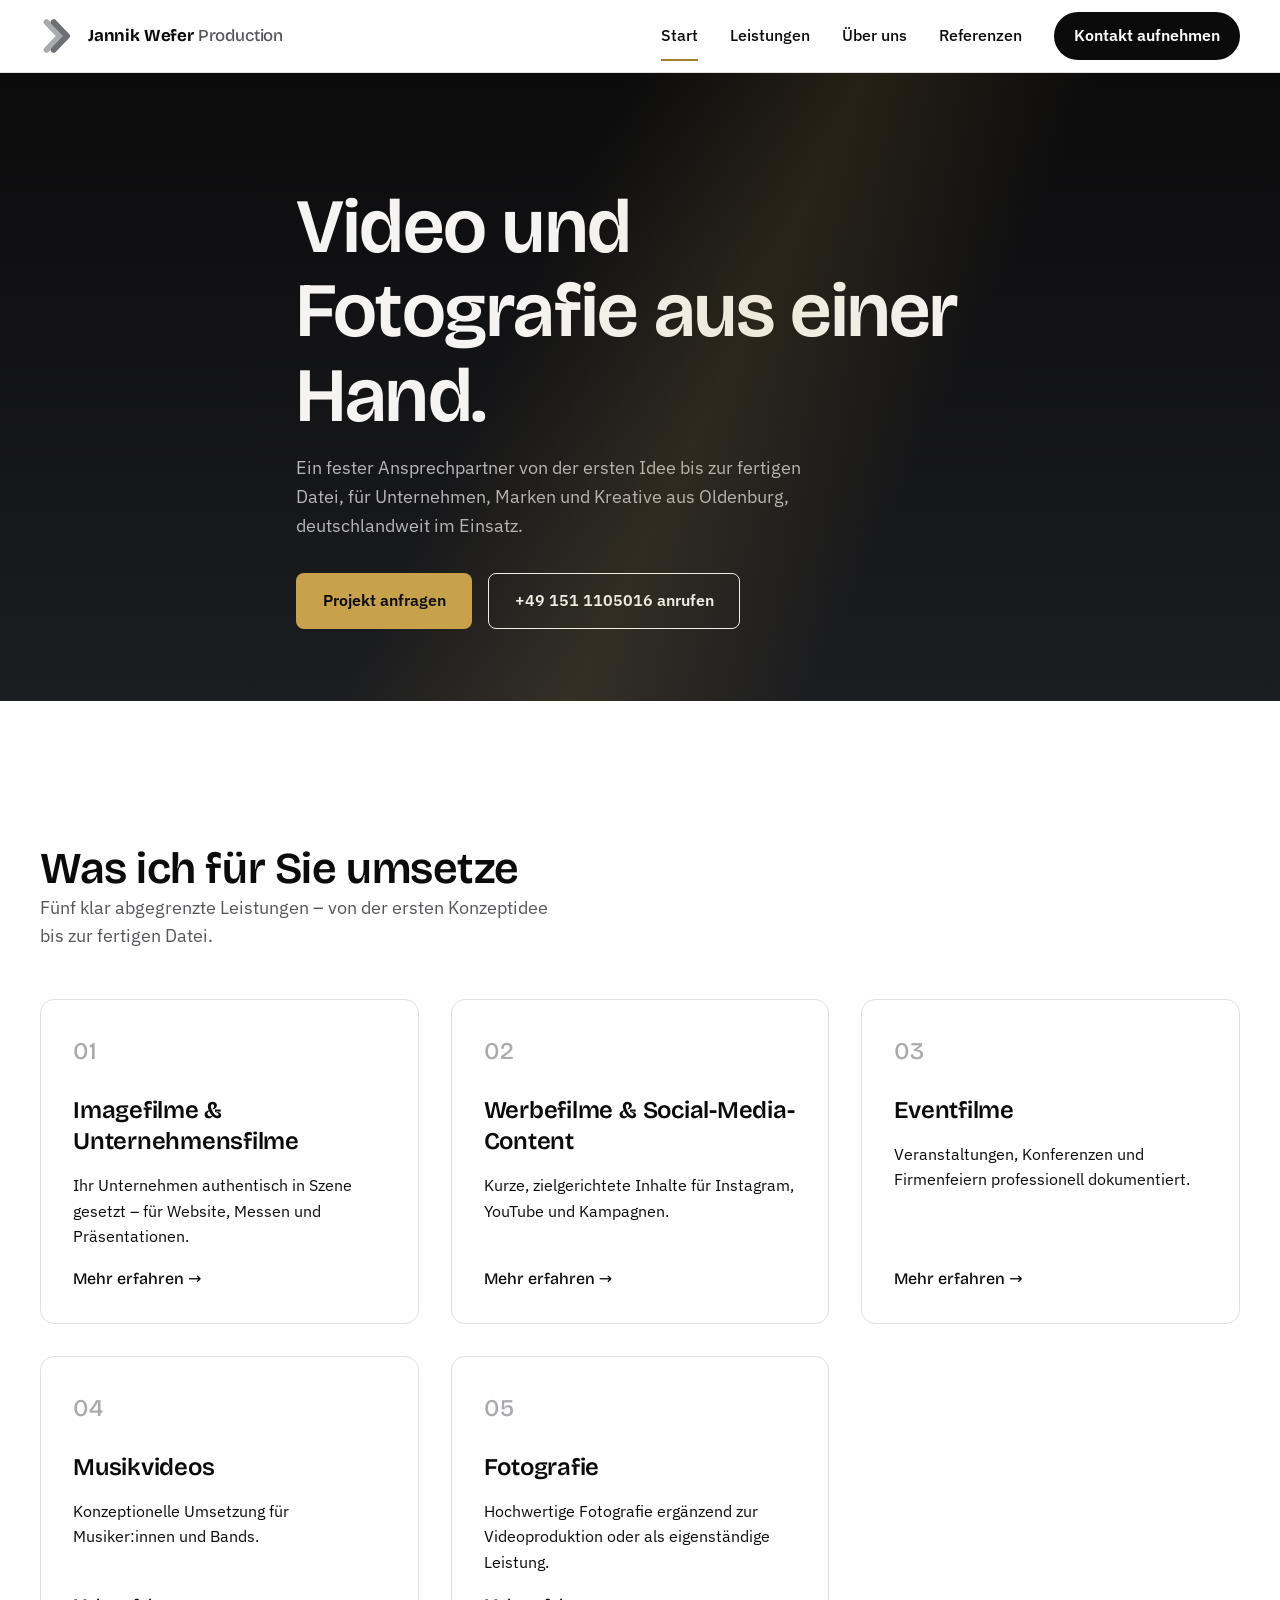
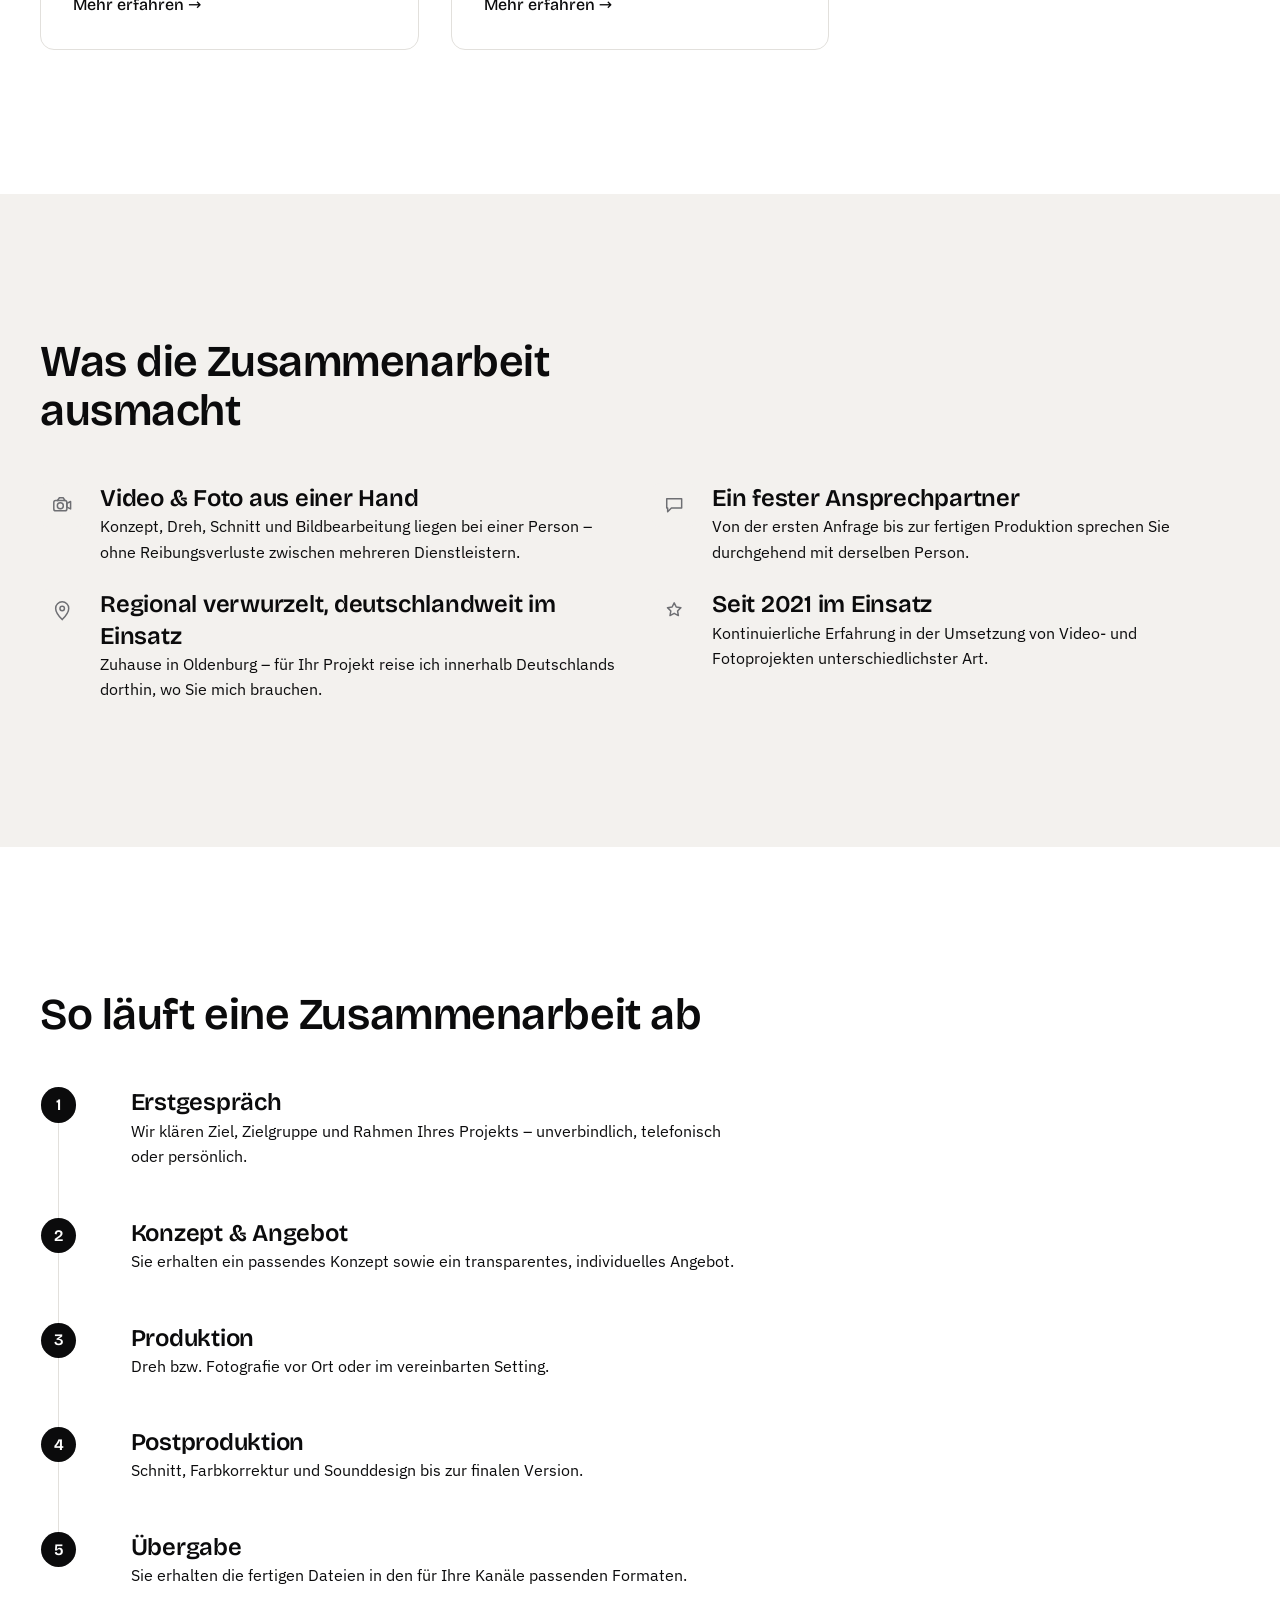
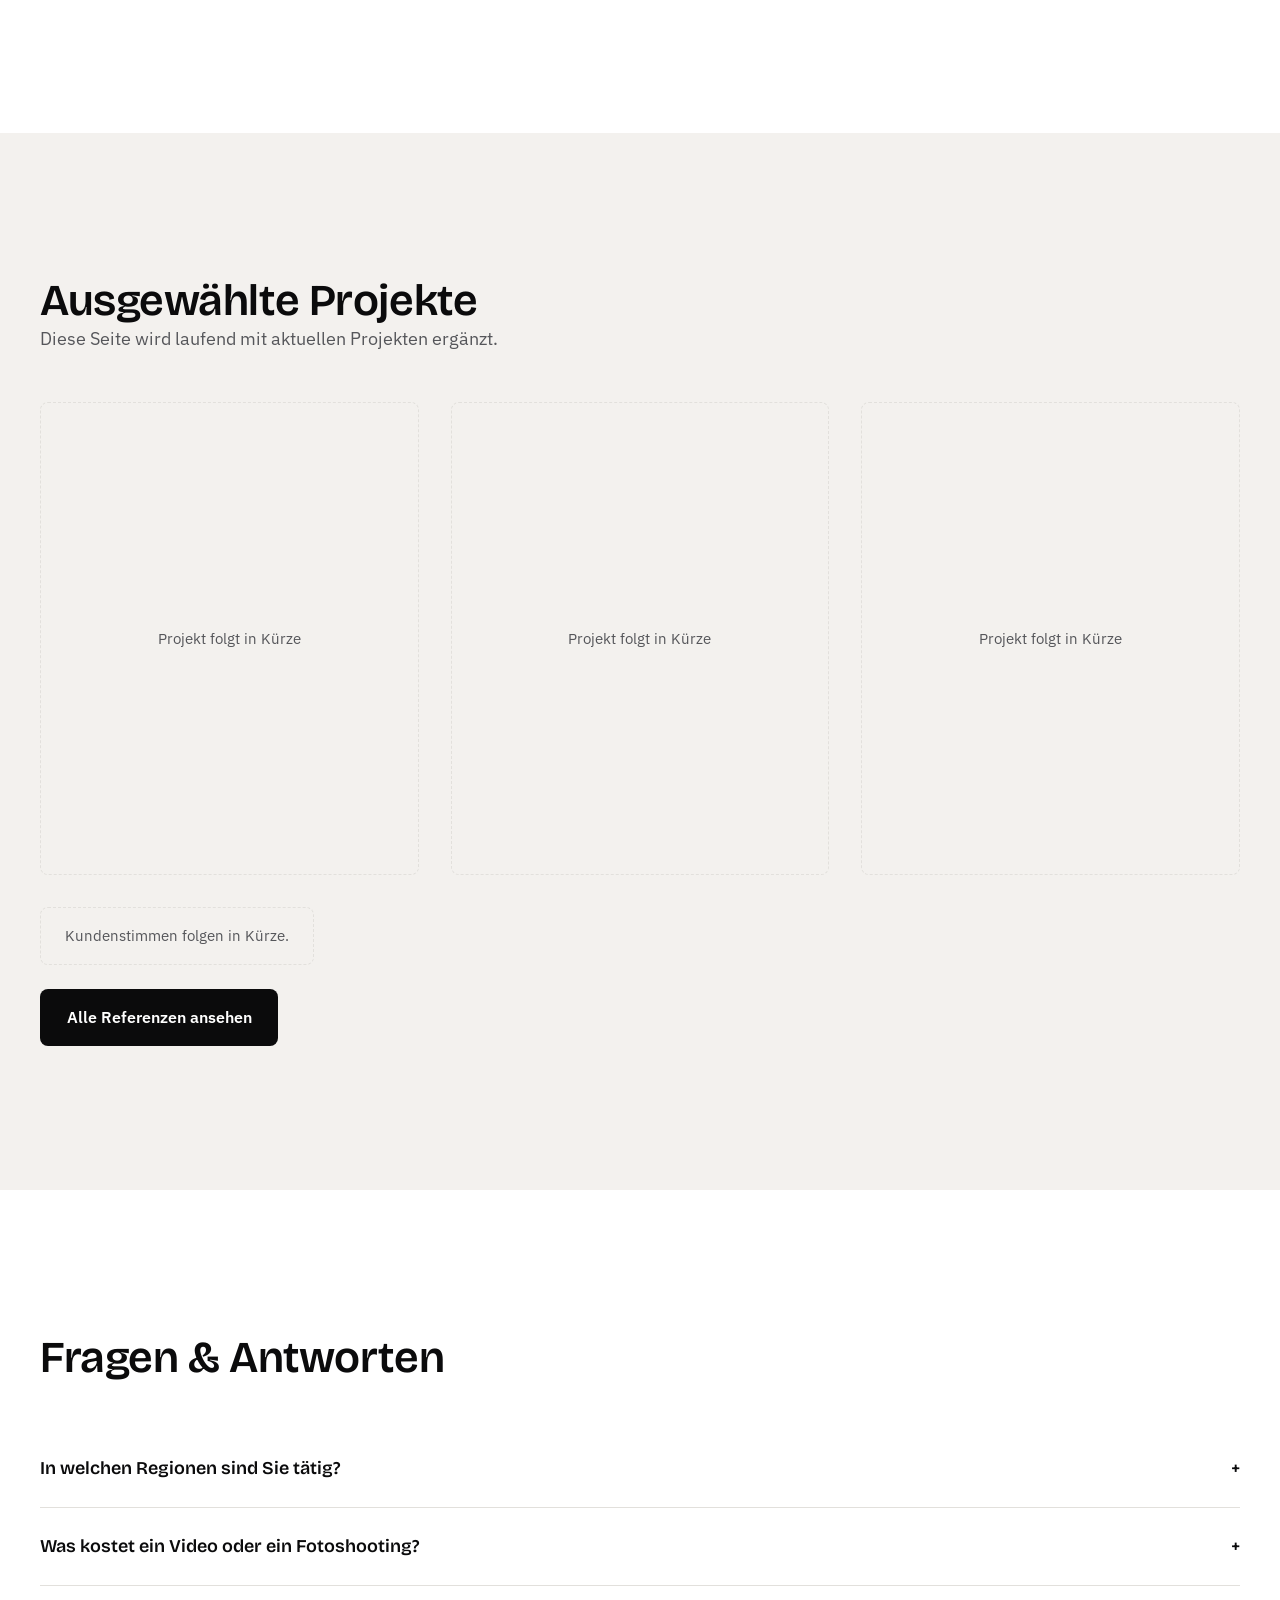
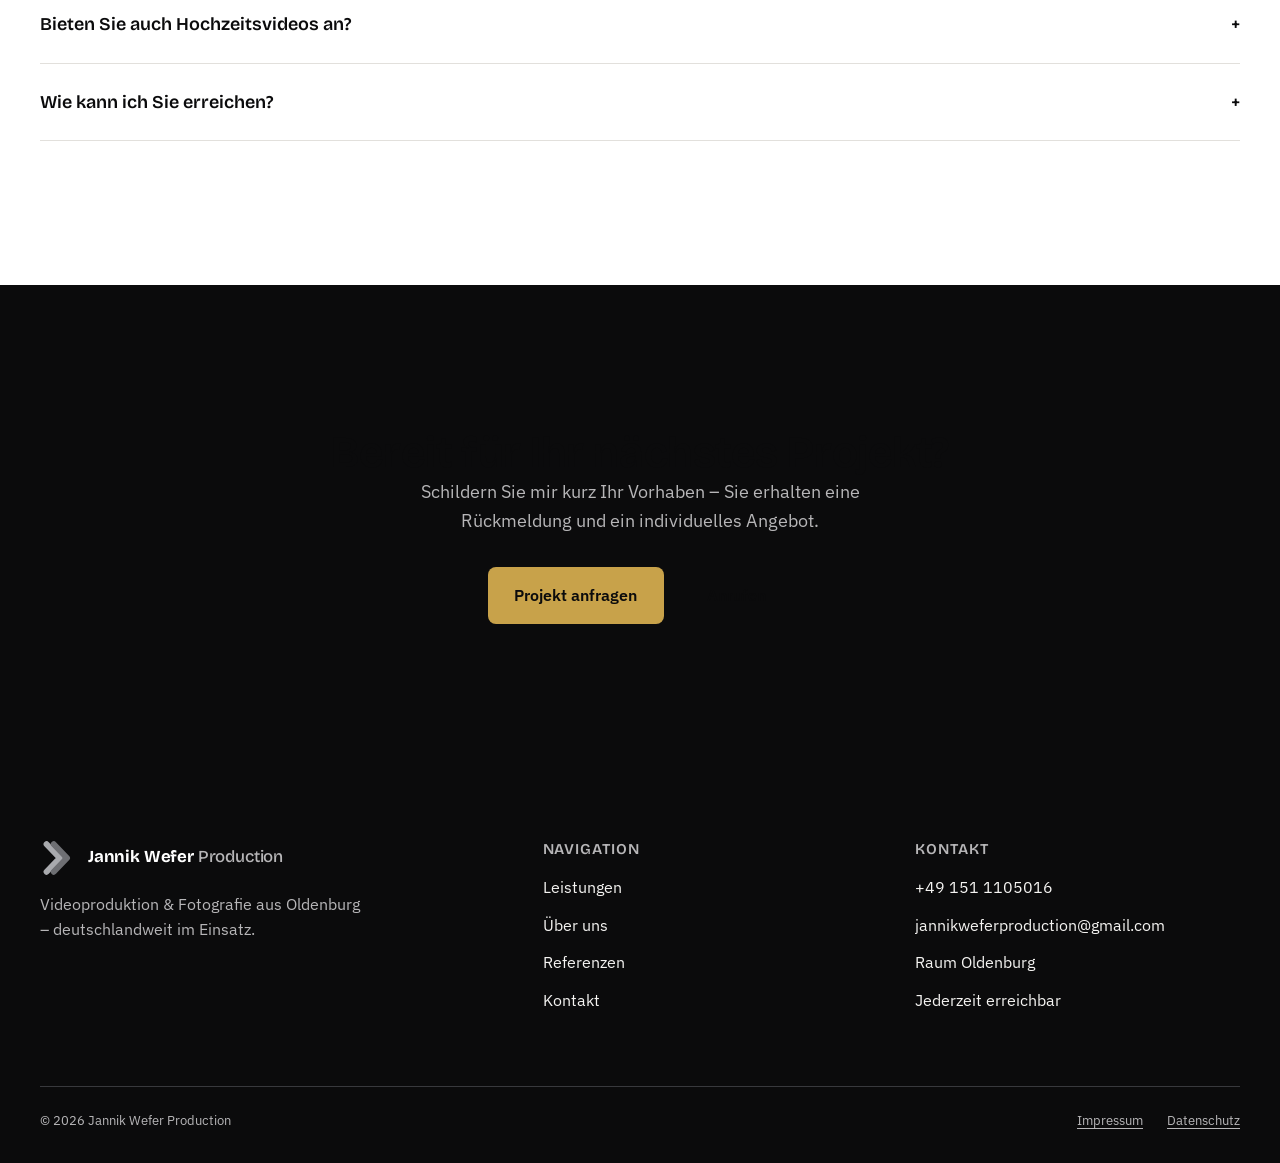
==== commit ac7717f3: "Apply design-QA pass: distinctive type, tighter hero, fixed nav bug Ran the impeccable mechanical de" ====
--- a/index.html
+++ b/index.html
@@ -73,25 +73,18 @@
   <main id="main">
     <section class="hero on-dark">
       <div class="container hero__inner">
-        <p class="eyebrow">Videoproduktion &amp; Fotografie &middot; Oldenburg</p>
-        <h1>Video und Fotografie aus einer Hand – konzipiert, gedreht und geschnitten von einem festen Ansprechpartner.</h1>
-        <p class="lead">Jannik Wefer Production produziert Imagefilme, Werbefilme, Social-Media-Content, Eventfilme und Musikvideos für Unternehmen, Marken und Kreative – mit Sitz in Oldenburg und deutschlandweit im Einsatz.</p>
+        <h1>Video und Fotografie aus einer Hand.</h1>
+        <p class="lead">Ein fester Ansprechpartner von der ersten Idee bis zur fertigen Datei, für Unternehmen, Marken und Kreative aus Oldenburg, deutschlandweit im Einsatz.</p>
         <div class="hero__actions">
           <a href="/kontakt/" class="btn btn--accent">Projekt anfragen</a>
           <a href="tel:+491511105016" class="btn btn--ghost">+49 151 1105016 anrufen</a>
         </div>
-        <ul class="trust-bar">
-          <li><strong>Seit 2021</strong><br>aktiv in der Videoproduktion</li>
-          <li><strong>Oldenburg</strong><br>deutschlandweit im Einsatz</li>
-          <li><strong>Video &amp; Foto</strong><br>aus einer Hand</li>
-        </ul>
       </div>
     </section>
 
     <section class="section" id="leistungen" aria-labelledby="leistungen-h2">
       <div class="container">
         <div class="section-head">
-          <p class="eyebrow">Leistungen</p>
           <h2 id="leistungen-h2">Was ich für Sie umsetze</h2>
           <p class="lead">Fünf klar abgegrenzte Leistungen – von der ersten Konzeptidee bis zur fertigen Datei.</p>
         </div>
@@ -133,7 +126,6 @@
     <section class="section section--alt" aria-labelledby="vorteile-h2">
       <div class="container">
         <div class="section-head">
-          <p class="eyebrow">Warum Jannik Wefer Production</p>
           <h2 id="vorteile-h2">Was die Zusammenarbeit ausmacht</h2>
         </div>
         <div class="usp-list">
@@ -180,7 +172,6 @@
     <section class="section" aria-labelledby="ablauf-h2">
       <div class="container">
         <div class="section-head">
-          <p class="eyebrow">Ablauf</p>
           <h2 id="ablauf-h2">So läuft eine Zusammenarbeit ab</h2>
         </div>
         <div class="process">
@@ -211,7 +202,6 @@
     <section class="section section--alt" aria-labelledby="referenzen-h2">
       <div class="container">
         <div class="section-head">
-          <p class="eyebrow">Referenzen</p>
           <h2 id="referenzen-h2">Ausgewählte Projekte</h2>
           <p class="lead">Diese Seite wird laufend mit aktuellen Projekten ergänzt.</p>
         </div>
@@ -228,7 +218,6 @@
     <section class="section" aria-labelledby="faq-h2">
       <div class="container">
         <div class="section-head">
-          <p class="eyebrow">Häufige Fragen</p>
           <h2 id="faq-h2">Fragen &amp; Antworten</h2>
         </div>
         <div>
@@ -257,7 +246,7 @@
         <h2 id="cta-h2">Bereit für Ihr nächstes Projekt?</h2>
         <p class="lead" style="margin-inline: auto;">Schildern Sie mir kurz Ihr Vorhaben – Sie erhalten eine Rückmeldung und ein individuelles Angebot.</p>
         <div class="hero__actions" style="justify-content: center;">
-          <a href="/kontakt/" class="btn btn--accent">Jetzt anfragen</a>
+          <a href="/kontakt/" class="btn btn--accent">Projekt anfragen</a>
           <a href="tel:+491511105016" class="btn btn--ghost">Anrufen</a>
         </div>
       </div>
--- a/assets/css/fonts.css
+++ b/assets/css/fonts.css
@@ -2,35 +2,35 @@
    variable Fonts, daher ein Font-Weight-Bereich statt Einzelschnitte. */
 
 @font-face {
-  font-family: "Inter";
+  font-family: "IBM Plex Sans";
   font-style: normal;
   font-weight: 400 600;
   font-display: swap;
-  src: url("/assets/fonts/inter-latin.woff2") format("woff2");
+  src: url("/assets/fonts/ibm-plex-sans-latin.woff2") format("woff2");
   unicode-range: U+0000-00FF, U+0131, U+0152-0153, U+02BB-02BC, U+02C6, U+02DA, U+02DC, U+0304, U+0308, U+0329, U+2000-206F, U+20AC, U+2122, U+2191, U+2193, U+2212, U+2215, U+FEFF, U+FFFD;
 }
 @font-face {
-  font-family: "Inter";
+  font-family: "IBM Plex Sans";
   font-style: normal;
   font-weight: 400 600;
   font-display: swap;
-  src: url("/assets/fonts/inter-latin-ext.woff2") format("woff2");
+  src: url("/assets/fonts/ibm-plex-sans-latin-ext.woff2") format("woff2");
   unicode-range: U+0100-02BA, U+02BD-02C5, U+02C7-02CC, U+02CE-02D7, U+02DD-02FF, U+0304, U+0308, U+0329, U+1D00-1DBF, U+1E00-1E9F, U+1EF2-1EFF, U+2020, U+20A0-20AB, U+20AD-20C0, U+2113, U+2C60-2C7F, U+A720-A7FF;
 }
 
 @font-face {
-  font-family: "Space Grotesk";
+  font-family: "Bricolage Grotesque";
   font-style: normal;
   font-weight: 500 700;
   font-display: swap;
-  src: url("/assets/fonts/space-grotesk-latin.woff2") format("woff2");
+  src: url("/assets/fonts/bricolage-grotesque-latin.woff2") format("woff2");
   unicode-range: U+0000-00FF, U+0131, U+0152-0153, U+02BB-02BC, U+02C6, U+02DA, U+02DC, U+0304, U+0308, U+0329, U+2000-206F, U+20AC, U+2122, U+2191, U+2193, U+2212, U+2215, U+FEFF, U+FFFD;
 }
 @font-face {
-  font-family: "Space Grotesk";
+  font-family: "Bricolage Grotesque";
   font-style: normal;
   font-weight: 500 700;
   font-display: swap;
-  src: url("/assets/fonts/space-grotesk-latin-ext.woff2") format("woff2");
+  src: url("/assets/fonts/bricolage-grotesque-latin-ext.woff2") format("woff2");
   unicode-range: U+0100-02BA, U+02BD-02C5, U+02C7-02CC, U+02CE-02D7, U+02DD-02FF, U+0304, U+0308, U+0329, U+1D00-1DBF, U+1E00-1E9F, U+1EF2-1EFF, U+2020, U+20A0-20AB, U+20AD-20C0, U+2113, U+2C60-2C7F, U+A720-A7FF;
 }
--- a/assets/css/tokens.css
+++ b/assets/css/tokens.css
@@ -18,7 +18,7 @@
      der helle Ton direkt als Text verwendet werden. */
   --color-accent: #c8a24a;
   --color-accent-dark: #a2802e;
-  --color-accent-text-on-light: #8a6a1f;
+  --color-accent-text-on-light: #765a1a;
 
   /* ---- Semantische Farben ------------------------------------------------ */
   --color-bg: var(--color-white);
@@ -38,8 +38,8 @@
   --color-danger: #b3261e;
 
   /* ---- Typografie -------------------------------------------------------- */
-  --font-display: "Space Grotesk", "Inter", system-ui, sans-serif;
-  --font-body: "Inter", system-ui, -apple-system, "Segoe UI", sans-serif;
+  --font-display: "Bricolage Grotesque", system-ui, sans-serif;
+  --font-body: "IBM Plex Sans", system-ui, -apple-system, "Segoe UI", sans-serif;
 
   --fs-100: 0.8125rem;   /* 13px – Meta/Labels */
   --fs-200: 0.9375rem;   /* 15px – klein */
--- a/assets/css/styles.css
+++ b/assets/css/styles.css
@@ -107,17 +107,6 @@
   max-width: 42rem;
   margin-bottom: var(--space-6);
 }
-.eyebrow {
-  display: inline-flex;
-  align-items: center;
-  gap: var(--space-1);
-  font-size: var(--fs-100);
-  font-weight: 600;
-  letter-spacing: 0.08em;
-  text-transform: uppercase;
-  color: var(--color-accent-text-on-light);
-}
-.on-dark .eyebrow { color: var(--color-accent); }
 
 .grid {
   display: grid;
@@ -342,18 +331,6 @@
   gap: var(--space-3);
   margin-top: var(--space-5);
 }
-.trust-bar {
-  display: flex;
-  flex-wrap: wrap;
-  gap: var(--space-2) var(--space-5);
-  margin-top: var(--space-7);
-  padding-top: var(--space-5);
-  border-top: 1px solid var(--color-border-dark);
-  font-size: var(--fs-200);
-  color: var(--color-text-on-dark-muted);
-}
-.trust-bar strong { color: var(--color-text-on-dark); font-family: var(--font-display); }
-
 /* ---- Karten ---------------------------------------------------------------*/
 .card {
   background: var(--color-bg);
@@ -460,8 +437,19 @@
 }
 
 .testimonial {
-  border-left: 3px solid var(--color-accent-dark);
-  padding-left: var(--space-4);
+  position: relative;
+  padding-top: var(--space-6);
+}
+.testimonial::before {
+  content: "\201C";
+  position: absolute;
+  top: -0.75rem;
+  left: 0;
+  font-family: var(--font-display);
+  font-size: 4.5rem;
+  font-weight: 700;
+  line-height: 1;
+  color: var(--color-silver);
 }
 .testimonial p { font-size: var(--fs-400); font-family: var(--font-display); font-weight: 500; }
 .testimonial cite { display: block; margin-top: var(--space-3); font-style: normal; color: var(--color-text-muted); font-size: var(--fs-200); }
@@ -649,7 +637,6 @@
   border-bottom: 1px solid var(--color-border);
   background: var(--color-bg-alt);
 }
-.page-hero .eyebrow { margin-bottom: var(--space-2); }
 .breadcrumbs {
   display: flex; gap: var(--space-2); flex-wrap: wrap;
   font-size: var(--fs-100); color: var(--color-text-muted);
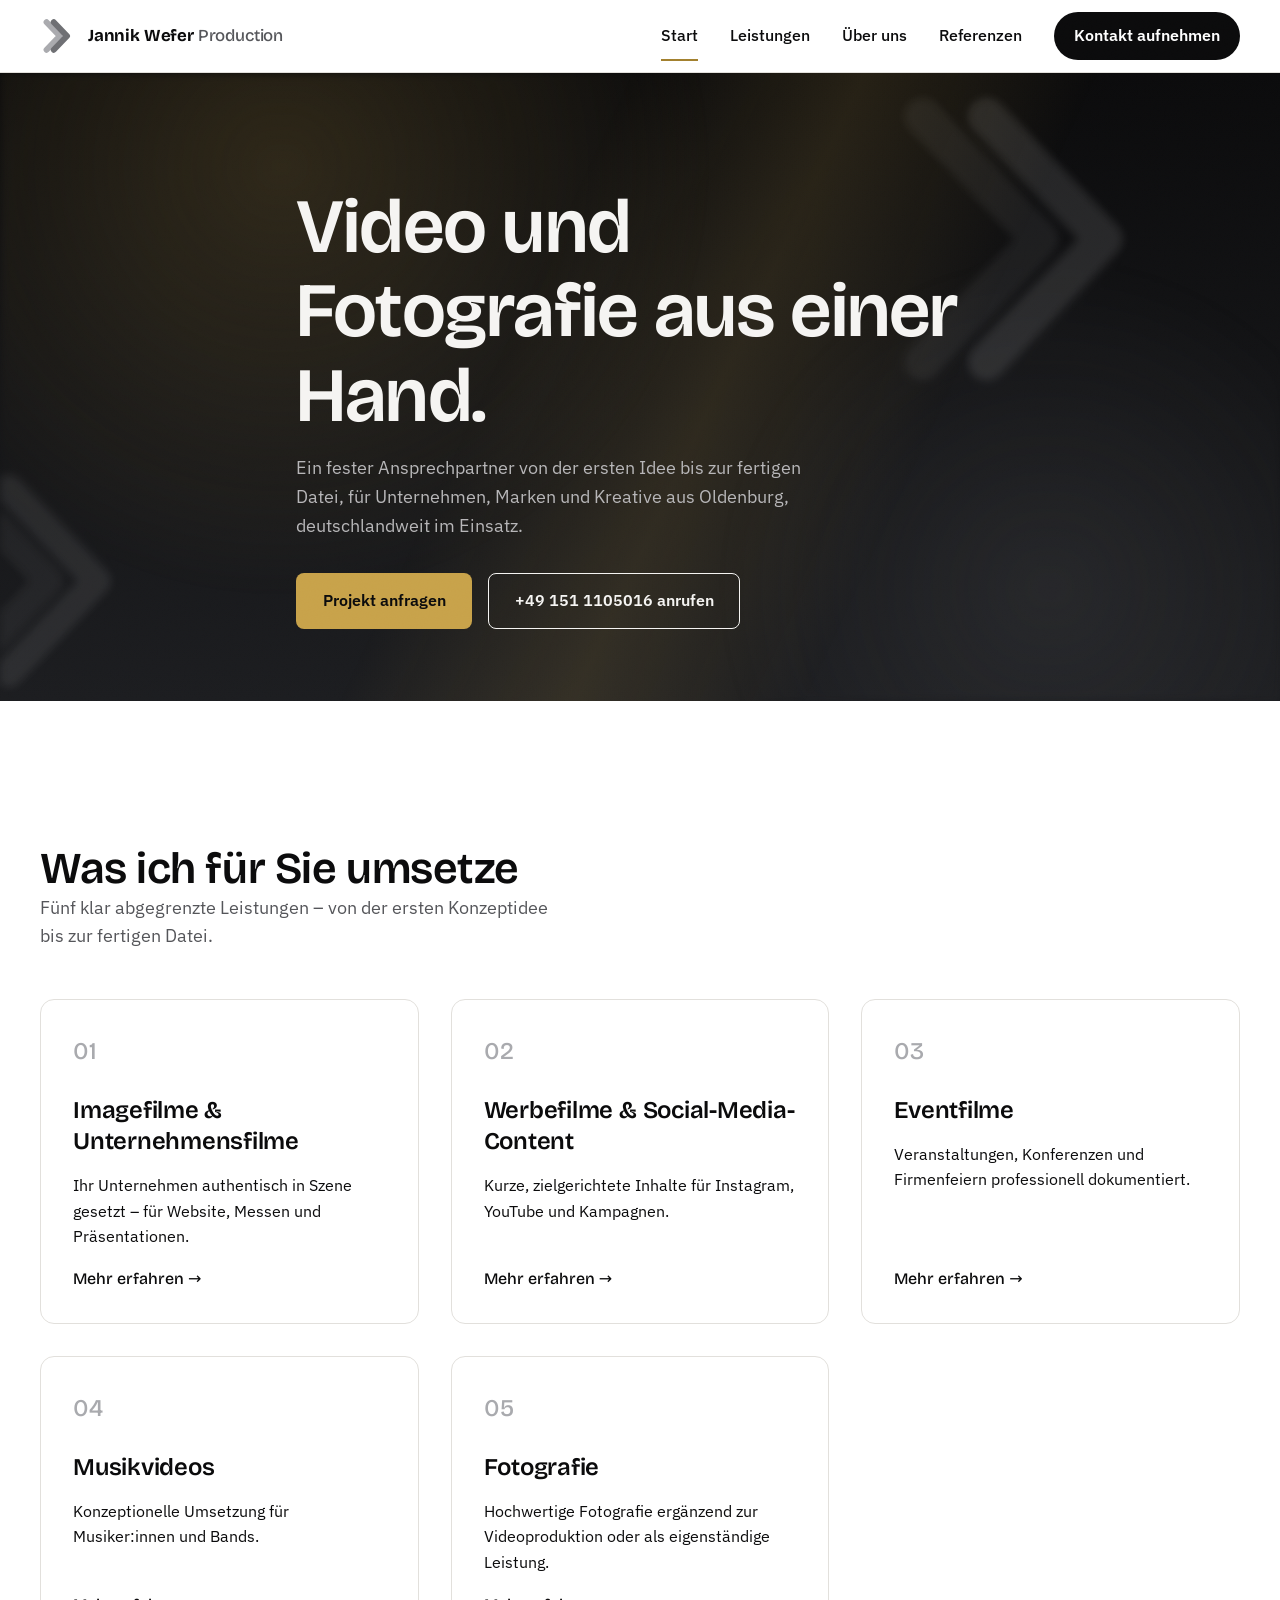
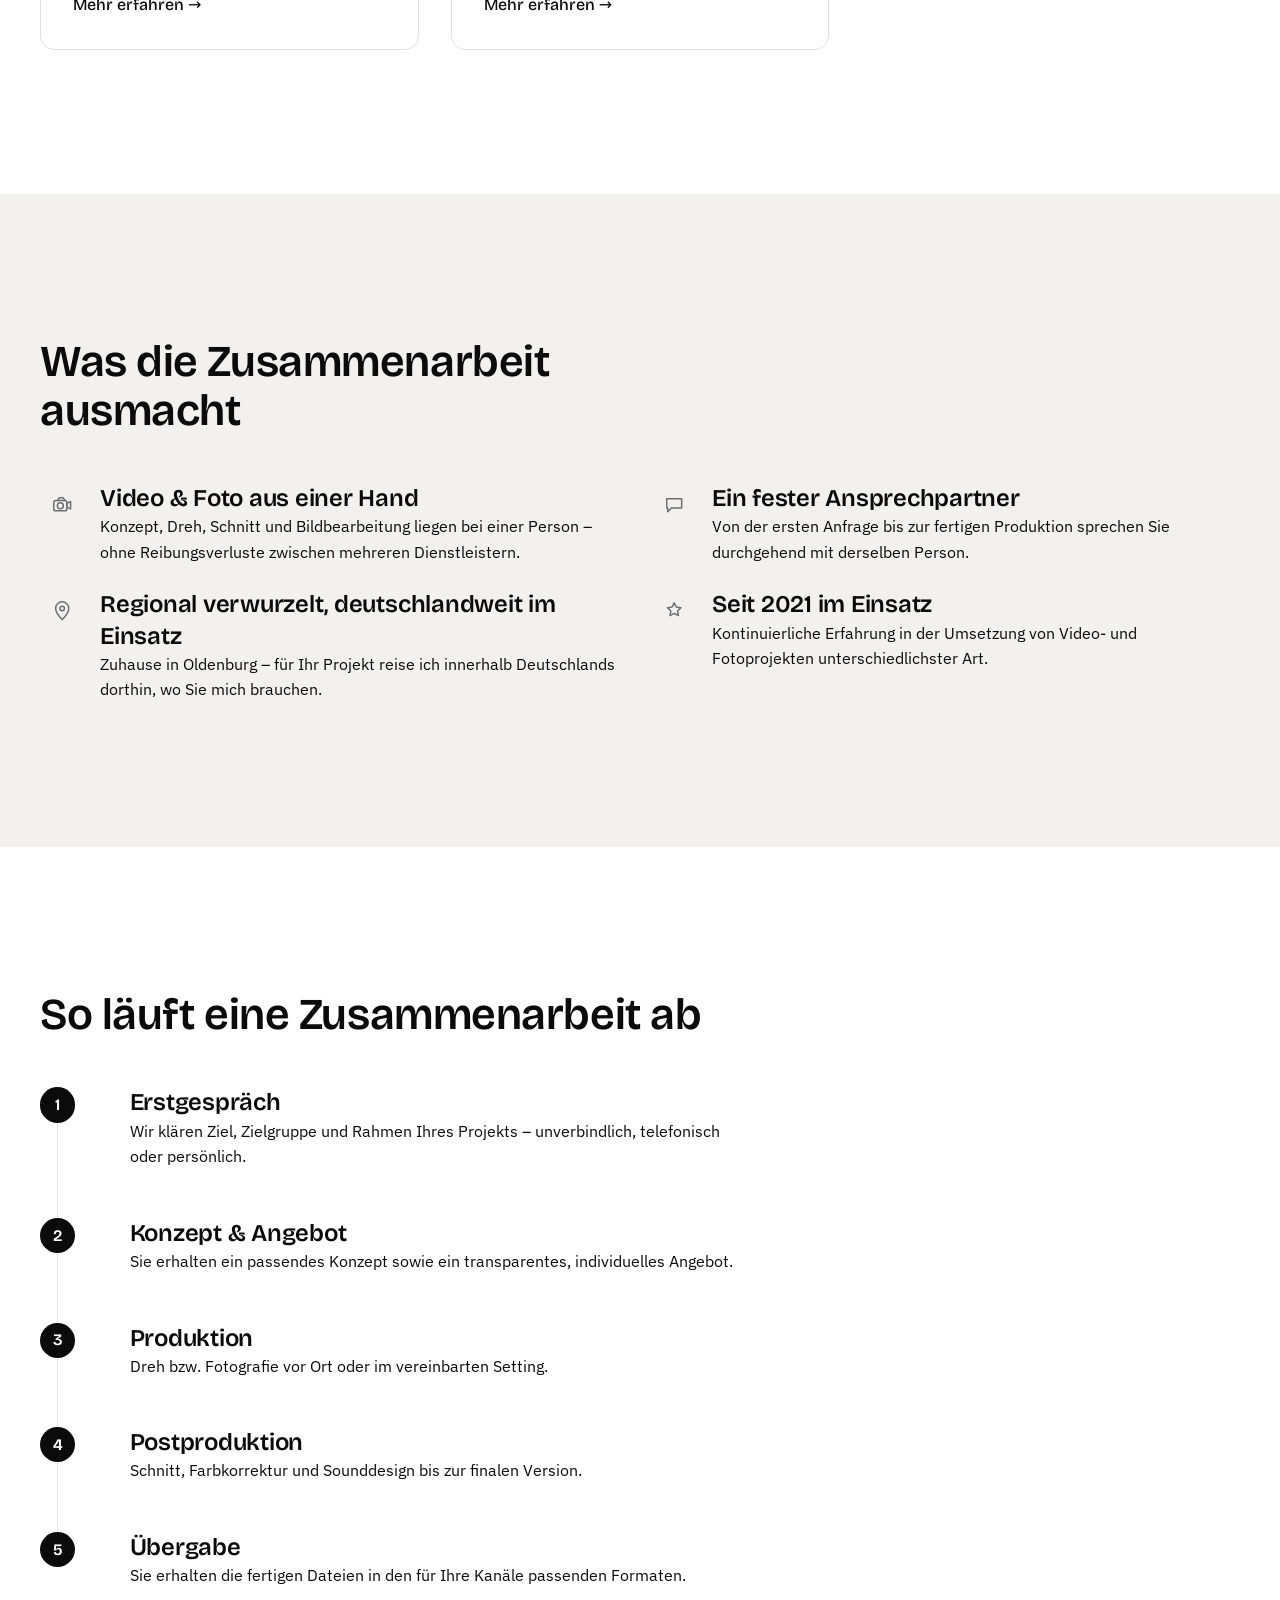
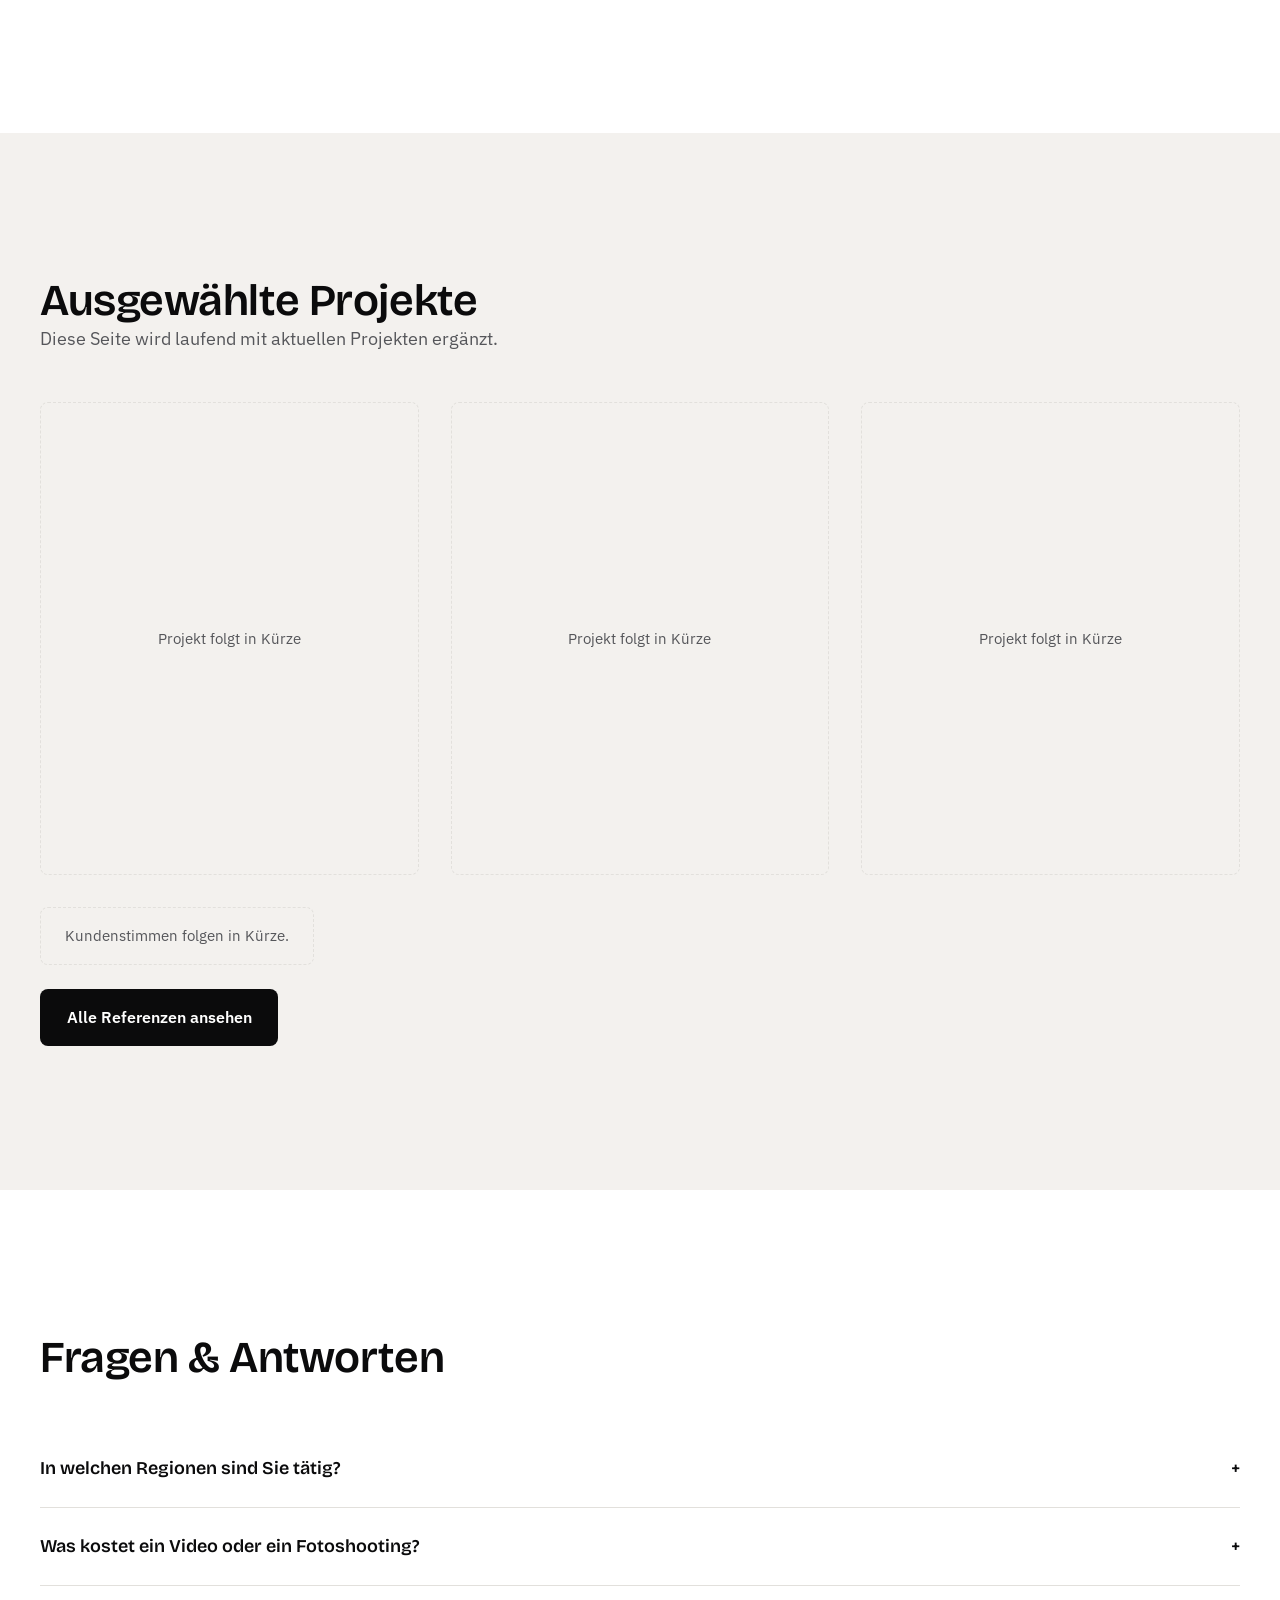
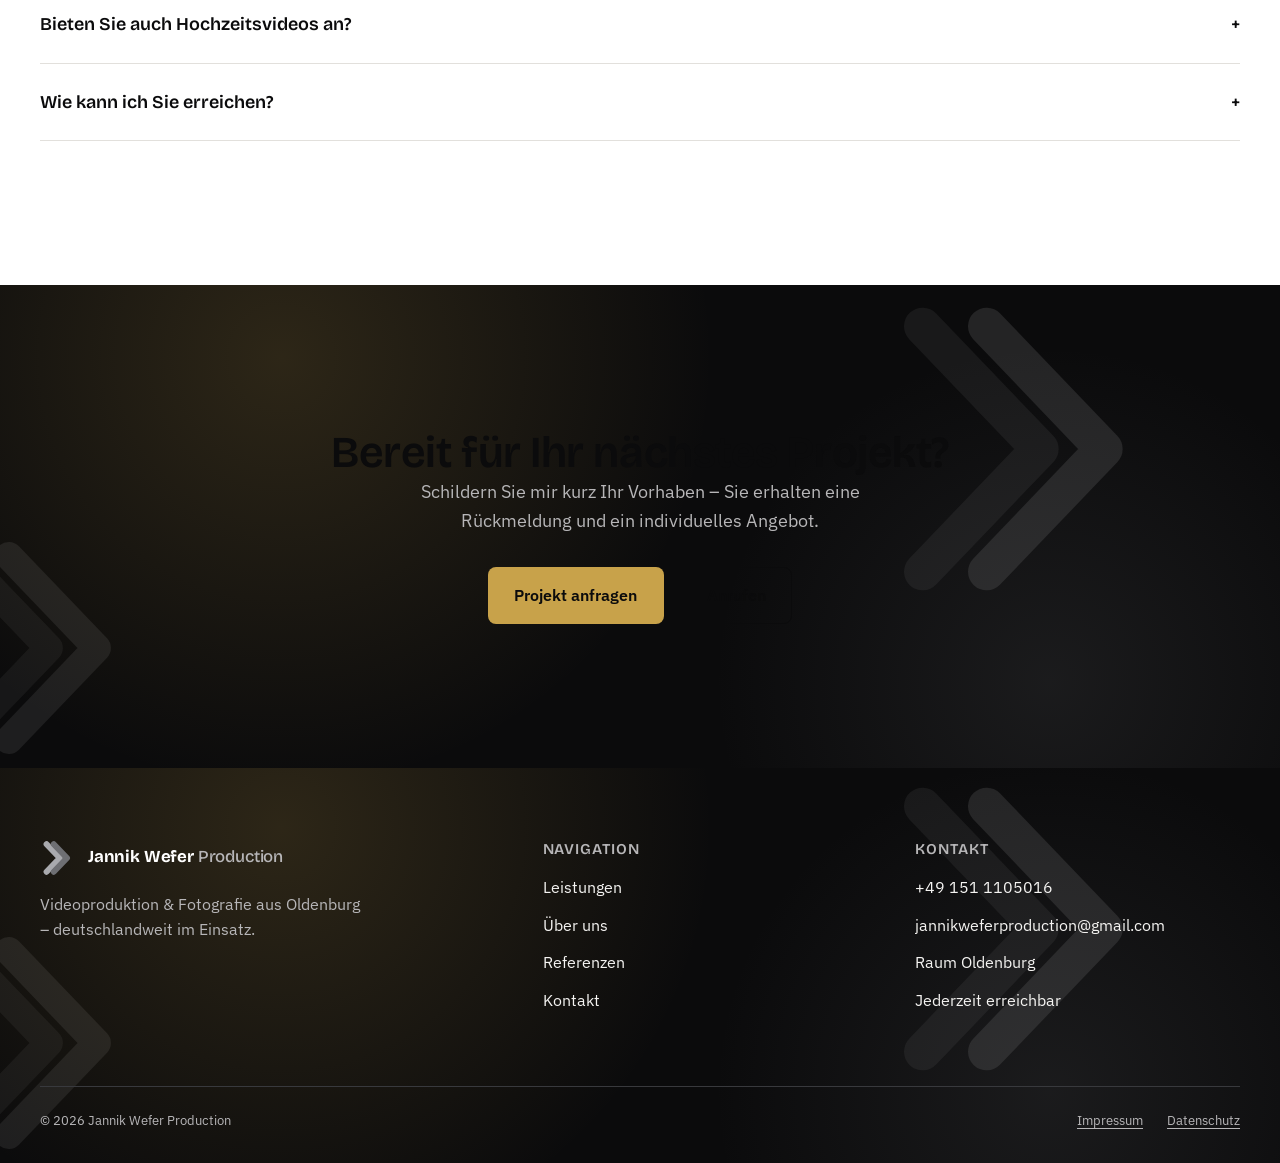
==== commit 211901bb: "Add cinematic motion system: scene backgrounds, tilt, spotlight, reveals The site felt static after " ====
--- a/index.html
+++ b/index.html
@@ -2,6 +2,7 @@
 <html lang="de">
 <head>
   <meta charset="UTF-8">
+  <script>document.documentElement.classList.add('js');</script>
   <meta name="viewport" content="width=device-width, initial-scale=1, viewport-fit=cover">
   <title>Jannik Wefer Production | Videoproduktion &amp; Fotografie aus Oldenburg</title>
   <meta name="description" content="Jannik Wefer Production produziert Imagefilme, Werbefilme, Social-Media-Content, Eventfilme und Musikvideos sowie Fotografie – mit Sitz in Oldenburg, deutschlandweit im Einsatz.">
@@ -39,6 +40,7 @@
   <a class="skip-link" href="#main">Zum Inhalt springen</a>
 
   <div id="intro" class="intro on-dark" aria-hidden="true">
+    <div class="intro__glow"></div>
     <svg class="intro__chevron" viewBox="0 0 120 120" aria-hidden="true" focusable="false">
       <path class="intro__path light" d="M22 14 L66 60 L22 106" fill="none" stroke-width="20" stroke-linecap="round" stroke-linejoin="round"/>
       <path class="intro__path dark" d="M46 14 L90 60 L46 106" fill="none" stroke-width="20" stroke-linecap="round" stroke-linejoin="round"/>
@@ -84,36 +86,36 @@
 
     <section class="section" id="leistungen" aria-labelledby="leistungen-h2">
       <div class="container">
-        <div class="section-head">
+        <div class="section-head reveal">
           <h2 id="leistungen-h2">Was ich für Sie umsetze</h2>
           <p class="lead">Fünf klar abgegrenzte Leistungen – von der ersten Konzeptidee bis zur fertigen Datei.</p>
         </div>
         <div class="grid grid--3">
-          <a class="card card--service" href="/leistungen/imagefilme-unternehmensfilme.html">
+          <a class="card card--service reveal" href="/leistungen/imagefilme-unternehmensfilme.html">
             <span class="num">01</span>
             <h3>Imagefilme &amp; Unternehmensfilme</h3>
             <p>Ihr Unternehmen authentisch in Szene gesetzt – für Website, Messen und Präsentationen.</p>
             <span class="arrow">Mehr erfahren →</span>
           </a>
-          <a class="card card--service" href="/leistungen/werbefilme-social-media.html">
+          <a class="card card--service reveal" href="/leistungen/werbefilme-social-media.html">
             <span class="num">02</span>
             <h3>Werbefilme &amp; Social-Media-Content</h3>
             <p>Kurze, zielgerichtete Inhalte für Instagram, YouTube und Kampagnen.</p>
             <span class="arrow">Mehr erfahren →</span>
           </a>
-          <a class="card card--service" href="/leistungen/eventfilme.html">
+          <a class="card card--service reveal" href="/leistungen/eventfilme.html">
             <span class="num">03</span>
             <h3>Eventfilme</h3>
             <p>Veranstaltungen, Konferenzen und Firmenfeiern professionell dokumentiert.</p>
             <span class="arrow">Mehr erfahren →</span>
           </a>
-          <a class="card card--service" href="/leistungen/musikvideos.html">
+          <a class="card card--service reveal" href="/leistungen/musikvideos.html">
             <span class="num">04</span>
             <h3>Musikvideos</h3>
             <p>Konzeptionelle Umsetzung für Musiker:innen und Bands.</p>
             <span class="arrow">Mehr erfahren →</span>
           </a>
-          <a class="card card--service" href="/leistungen/fotografie.html">
+          <a class="card card--service reveal" href="/leistungen/fotografie.html">
             <span class="num">05</span>
             <h3>Fotografie</h3>
             <p>Hochwertige Fotografie ergänzend zur Videoproduktion oder als eigenständige Leistung.</p>
@@ -125,11 +127,11 @@
 
     <section class="section section--alt" aria-labelledby="vorteile-h2">
       <div class="container">
-        <div class="section-head">
+        <div class="section-head reveal">
           <h2 id="vorteile-h2">Was die Zusammenarbeit ausmacht</h2>
         </div>
         <div class="usp-list">
-          <div class="usp">
+          <div class="usp reveal">
             <span class="usp__icon" aria-hidden="true">
               <svg viewBox="0 0 24 24" fill="none" stroke="currentColor" stroke-width="1.6" stroke-linecap="round" stroke-linejoin="round"><rect x="3" y="7" width="14" height="11" rx="2"/><path d="M7 7 9 4h4l2 3"/><circle cx="10" cy="12.5" r="3.2"/><path d="M17 10 21 8v8l-4-2Z"/></svg>
             </span>
@@ -138,7 +140,7 @@
               <p>Konzept, Dreh, Schnitt und Bildbearbeitung liegen bei einer Person – ohne Reibungsverluste zwischen mehreren Dienstleistern.</p>
             </div>
           </div>
-          <div class="usp">
+          <div class="usp reveal">
             <span class="usp__icon" aria-hidden="true">
               <svg viewBox="0 0 24 24" fill="none" stroke="currentColor" stroke-width="1.6" stroke-linecap="round" stroke-linejoin="round"><path d="M4 5h16v10H9l-4 4v-4H4Z"/></svg>
             </span>
@@ -147,7 +149,7 @@
               <p>Von der ersten Anfrage bis zur fertigen Produktion sprechen Sie durchgehend mit derselben Person.</p>
             </div>
           </div>
-          <div class="usp">
+          <div class="usp reveal">
             <span class="usp__icon" aria-hidden="true">
               <svg viewBox="0 0 24 24" fill="none" stroke="currentColor" stroke-width="1.6" stroke-linecap="round" stroke-linejoin="round"><path d="M12 21s7-7.2 7-12a7 7 0 1 0-14 0c0 4.8 7 12 7 12Z"/><circle cx="12" cy="9" r="2.4"/></svg>
             </span>
@@ -156,7 +158,7 @@
               <p>Zuhause in Oldenburg – für Ihr Projekt reise ich innerhalb Deutschlands dorthin, wo Sie mich brauchen.</p>
             </div>
           </div>
-          <div class="usp">
+          <div class="usp reveal">
             <span class="usp__icon" aria-hidden="true">
               <svg viewBox="0 0 24 24" fill="none" stroke="currentColor" stroke-width="1.6" stroke-linecap="round" stroke-linejoin="round"><path d="M12 3l2.2 4.5 5 .7-3.6 3.5.9 5-4.5-2.4-4.5 2.4.9-5-3.6-3.5 5-.7Z"/></svg>
             </span>
@@ -171,7 +173,7 @@
 
     <section class="section" aria-labelledby="ablauf-h2">
       <div class="container">
-        <div class="section-head">
+        <div class="section-head reveal">
           <h2 id="ablauf-h2">So läuft eine Zusammenarbeit ab</h2>
         </div>
         <div class="process">
@@ -201,23 +203,23 @@
 
     <section class="section section--alt" aria-labelledby="referenzen-h2">
       <div class="container">
-        <div class="section-head">
+        <div class="section-head reveal">
           <h2 id="referenzen-h2">Ausgewählte Projekte</h2>
           <p class="lead">Diese Seite wird laufend mit aktuellen Projekten ergänzt.</p>
         </div>
         <div class="grid grid--3">
-          <div class="placeholder-tile gallery__item">Projekt folgt in Kürze</div>
-          <div class="placeholder-tile gallery__item">Projekt folgt in Kürze</div>
-          <div class="placeholder-tile gallery__item">Projekt folgt in Kürze</div>
-        </div>
-        <p class="placeholder-note" style="margin-top: var(--space-5);">Kundenstimmen folgen in Kürze.</p>
+          <div class="placeholder-tile gallery__item reveal">Projekt folgt in Kürze</div>
+          <div class="placeholder-tile gallery__item reveal">Projekt folgt in Kürze</div>
+          <div class="placeholder-tile gallery__item reveal">Projekt folgt in Kürze</div>
+        </div>
+        <p class="placeholder-note reveal" style="margin-top: var(--space-5);">Kundenstimmen folgen in Kürze.</p>
         <p style="margin-top: var(--space-4);"><a class="btn btn--dark" href="/referenzen/">Alle Referenzen ansehen</a></p>
       </div>
     </section>
 
     <section class="section" aria-labelledby="faq-h2">
       <div class="container">
-        <div class="section-head">
+        <div class="section-head reveal">
           <h2 id="faq-h2">Fragen &amp; Antworten</h2>
         </div>
         <div>
--- a/assets/css/tokens.css
+++ b/assets/css/tokens.css
@@ -88,6 +88,7 @@
   --z-header: 100;
   --z-overlay: 200;
   --z-intro: 300;
+  --z-grain: 400;
 }
 
 /* Dunkle Abschnitte (Hero, Footer, Intro) sind eine gezielte Gestaltungs-
--- a/assets/css/styles.css
+++ b/assets/css/styles.css
@@ -39,10 +39,23 @@
   .btn--dark:hover { background: var(--color-ink); }
   .btn--ghost:hover { background: rgba(11,11,12,0.06); }
   .on-dark .btn--ghost:hover { background: rgba(255,255,255,0.1); }
-  .card--service:hover { border-color: var(--color-graphite); transform: translateY(-2px); }
+  .card--service:hover { border-color: var(--color-graphite); }
   .site-nav a:not(.nav-cta):hover::after { right: 0; }
   .footer-grid a:hover { color: var(--color-accent); }
   .intro__skip:hover { color: var(--color-text-on-dark); border-color: var(--color-silver); }
+
+  /* Karten-Tilt: folgt dem Mauszeiger über JS-gesetzte Custom Properties.
+     Ohne echtes Hover (Touch) bleibt die Karte flach. */
+  .card--service {
+    transform: perspective(900px) rotateX(var(--tilt-x, 0deg)) rotateY(var(--tilt-y, 0deg)) translateY(var(--tilt-lift, 0px));
+    transition: transform 320ms var(--ease-out), border-color var(--dur-base) var(--ease-standard);
+  }
+
+  /* Magnetischer Zug auf den primären CTAs */
+  .btn--accent, .btn--dark {
+    transform: translate(var(--mag-x, 0px), var(--mag-y, 0px));
+    transition: transform 260ms var(--ease-out), background-color var(--dur-fast) var(--ease-standard);
+  }
 }
 .btn, .nav-toggle, .site-nav a, .faq-item summary {
   -webkit-user-select: none;
@@ -107,6 +120,22 @@
   max-width: 42rem;
   margin-bottom: var(--space-6);
 }
+
+/* ---- Scroll-Reveal (dosiert: Section-Intros und Gruppen von Karten) ------
+   Versteckter Ausgangszustand nur mit Klasse "js" auf <html> (siehe
+   main.js) – ohne JavaScript bleibt jeder Inhalt regär sichtbar. */
+.js .reveal {
+  opacity: 0;
+  transform: translateY(18px);
+  transition: opacity 640ms var(--ease-out), transform 640ms var(--ease-out);
+}
+.reveal.is-visible { opacity: 1; transform: none; }
+.reveal:nth-child(1) { transition-delay: 0ms; }
+.reveal:nth-child(2) { transition-delay: 90ms; }
+.reveal:nth-child(3) { transition-delay: 180ms; }
+.reveal:nth-child(4) { transition-delay: 270ms; }
+.reveal:nth-child(5) { transition-delay: 360ms; }
+.reveal:nth-child(6) { transition-delay: 450ms; }
 
 .grid {
   display: grid;
@@ -331,6 +360,58 @@
   gap: var(--space-3);
   margin-top: var(--space-5);
 }
+
+/* ---- Cinematic Scene: wiederkehrende Bildsprache auf dunklen Flächen ------
+   Ersetzt fehlende Fotografie durch das eigene Markenzeichen (Chevron) plus
+   ein weiches Licht-Mesh, das dem Mauszeiger folgt (Desktop) bzw. langsam
+   treibt (Hero/Intro). Rein dekorativ, "aria-hidden" durch fehlenden Text,
+   kein zusätzliches Markup nötig. */
+.hero, .on-dark, .site-footer, .intro {
+  position: relative;
+}
+.hero > .container, .on-dark > .container, .site-footer > .container,
+.intro__chevron, .intro__skip, .intro__glow {
+  position: relative;
+  z-index: 1;
+}
+.hero::before, .on-dark::before, .site-footer::before, .intro::before {
+  content: "";
+  position: absolute;
+  inset: 0;
+  z-index: 0;
+  pointer-events: none;
+  background-image:
+    radial-gradient(45rem 45rem at var(--spot-x, 22%) var(--spot-y, 15%), rgba(200,162,74,0.18), transparent 60%),
+    radial-gradient(38rem 38rem at 82% 82%, rgba(110,111,115,0.16), transparent 55%),
+    url("data:image/svg+xml,%3Csvg xmlns='http://www.w3.org/2000/svg' viewBox='0 0 120 120'%3E%3Cpath d='M22 14L66 60L22 106' fill='none' stroke='white' stroke-opacity='.06' stroke-width='14' stroke-linecap='round' stroke-linejoin='round'/%3E%3Cpath d='M46 14L90 60L46 106' fill='none' stroke='white' stroke-opacity='.1' stroke-width='14' stroke-linecap='round' stroke-linejoin='round'/%3E%3C/svg%3E"),
+    url("data:image/svg+xml,%3Csvg xmlns='http://www.w3.org/2000/svg' viewBox='0 0 120 120'%3E%3Cpath d='M22 14L66 60L22 106' fill='none' stroke='white' stroke-opacity='.05' stroke-width='14' stroke-linecap='round' stroke-linejoin='round'/%3E%3Cpath d='M46 14L90 60L46 106' fill='none' stroke='white' stroke-opacity='.08' stroke-width='14' stroke-linecap='round' stroke-linejoin='round'/%3E%3C/svg%3E");
+  background-repeat: no-repeat, no-repeat, no-repeat, no-repeat;
+  background-position: 0 0, 0 0, 90% 2%, -8% 100%;
+  background-size: auto, auto, 20rem, 15rem;
+}
+.hero::before, .intro::before {
+  filter: blur(4px);
+  animation: scene-drift 26s ease-in-out infinite alternate;
+  will-change: transform;
+}
+@keyframes scene-drift {
+  0% { transform: translate3d(0,0,0) scale(1); }
+  100% { transform: translate3d(-1.5%, 1.5%, 0) scale(1.06); }
+}
+
+/* Grobkörniger Filmlook über der gesamten Seite: fixiert und nicht
+   interaktiv, daher kein Repaint-Kostenfaktor beim Scrollen. */
+body::after {
+  content: "";
+  position: fixed;
+  inset: 0;
+  z-index: var(--z-grain);
+  pointer-events: none;
+  opacity: 0.035;
+  mix-blend-mode: overlay;
+  background-image: url("data:image/svg+xml,%3Csvg xmlns='http://www.w3.org/2000/svg' width='140' height='140'%3E%3Cfilter id='n'%3E%3CfeTurbulence type='fractalNoise' baseFrequency='0.85' numOctaves='2' stitchTiles='stitch'/%3E%3C/filter%3E%3Crect width='100%25' height='100%25' filter='url(%23n)'/%3E%3C/svg%3E");
+}
+
 /* ---- Karten ---------------------------------------------------------------*/
 .card {
   background: var(--color-bg);
@@ -373,16 +454,31 @@
 }
 .usp__icon svg { width: 1.4rem; height: 1.4rem; }
 
-/* ---- Ablauf/Prozess ---------------------------------------------------- */
+/* ---- Ablauf/Prozess ---------------------------------------------------------
+   Die Verbindungslinie "zeichnet" sich Schritt für Schritt, sobald der
+   jeweilige Punkt beim Scrollen in den Sichtbereich kommt (Storytelling:
+   zeigt Fortschritt in derselben Reihenfolge, in der die Inhalte gelesen
+   werden). Ohne JavaScript oder bei reduzierter Bewegung sofort vollständig
+   sichtbar. */
 .process { counter-reset: step; }
 .process__item {
   position: relative;
   padding-left: var(--space-7);
   padding-bottom: var(--space-6);
-  border-left: 1px solid var(--color-border);
   margin-left: 1.1rem;
 }
-.process__item:last-child { border-color: transparent; padding-bottom: 0; }
+.process__item:last-child { padding-bottom: 0; }
+.process__item::after {
+  content: "";
+  position: absolute;
+  left: -1px;
+  top: 2.2rem;
+  bottom: 0;
+  width: 1px;
+  background: var(--color-border);
+  transform-origin: top;
+}
+.process__item:last-child::after { display: none; }
 .process__item::before {
   counter-increment: step;
   content: counter(step);
@@ -397,6 +493,12 @@
   font-weight: 600;
   display: flex; align-items: center; justify-content: center;
 }
+/* Versteckter Ausgangszustand nur, wenn JavaScript nachweislich läuft
+   (Klasse "js" auf <html>) – ohne JS bleibt alles regär sichtbar. */
+.js .process__item::after { transform: scaleY(0); transition: transform 640ms var(--ease-out); }
+.js .process__item::before { transform: scale(0); transition: transform 640ms var(--ease-out); }
+.js .process__item.is-visible::after { transform: scaleY(1); }
+.js .process__item.is-visible::before { transform: scale(1); }
 
 /* ---- Referenzen / Galerie ----------------------------------------------- */
 .gallery {
@@ -595,6 +697,27 @@
 }
 .intro[hidden] { display: none; }
 .intro.is-leaving { opacity: 0; visibility: hidden; }
+.intro.is-leaving .intro__chevron,
+.intro.is-leaving .intro__glow {
+  transform: scale(1.1);
+  transition: transform var(--dur-slow) var(--ease-standard);
+}
+.intro__glow {
+  position: absolute;
+  width: 42rem;
+  height: 42rem;
+  border-radius: 50%;
+  background: radial-gradient(circle, rgba(200,162,74,0.4), transparent 65%);
+  opacity: 0;
+  animation: glow-pulse 1300ms var(--ease-out) forwards;
+  animation-delay: 550ms;
+  pointer-events: none;
+}
+@keyframes glow-pulse {
+  0% { opacity: 0; transform: scale(0.6); }
+  45% { opacity: 1; }
+  100% { opacity: 0.55; transform: scale(1.15); }
+}
 .intro__chevron {
   width: min(70vw, 22rem);
   height: auto;
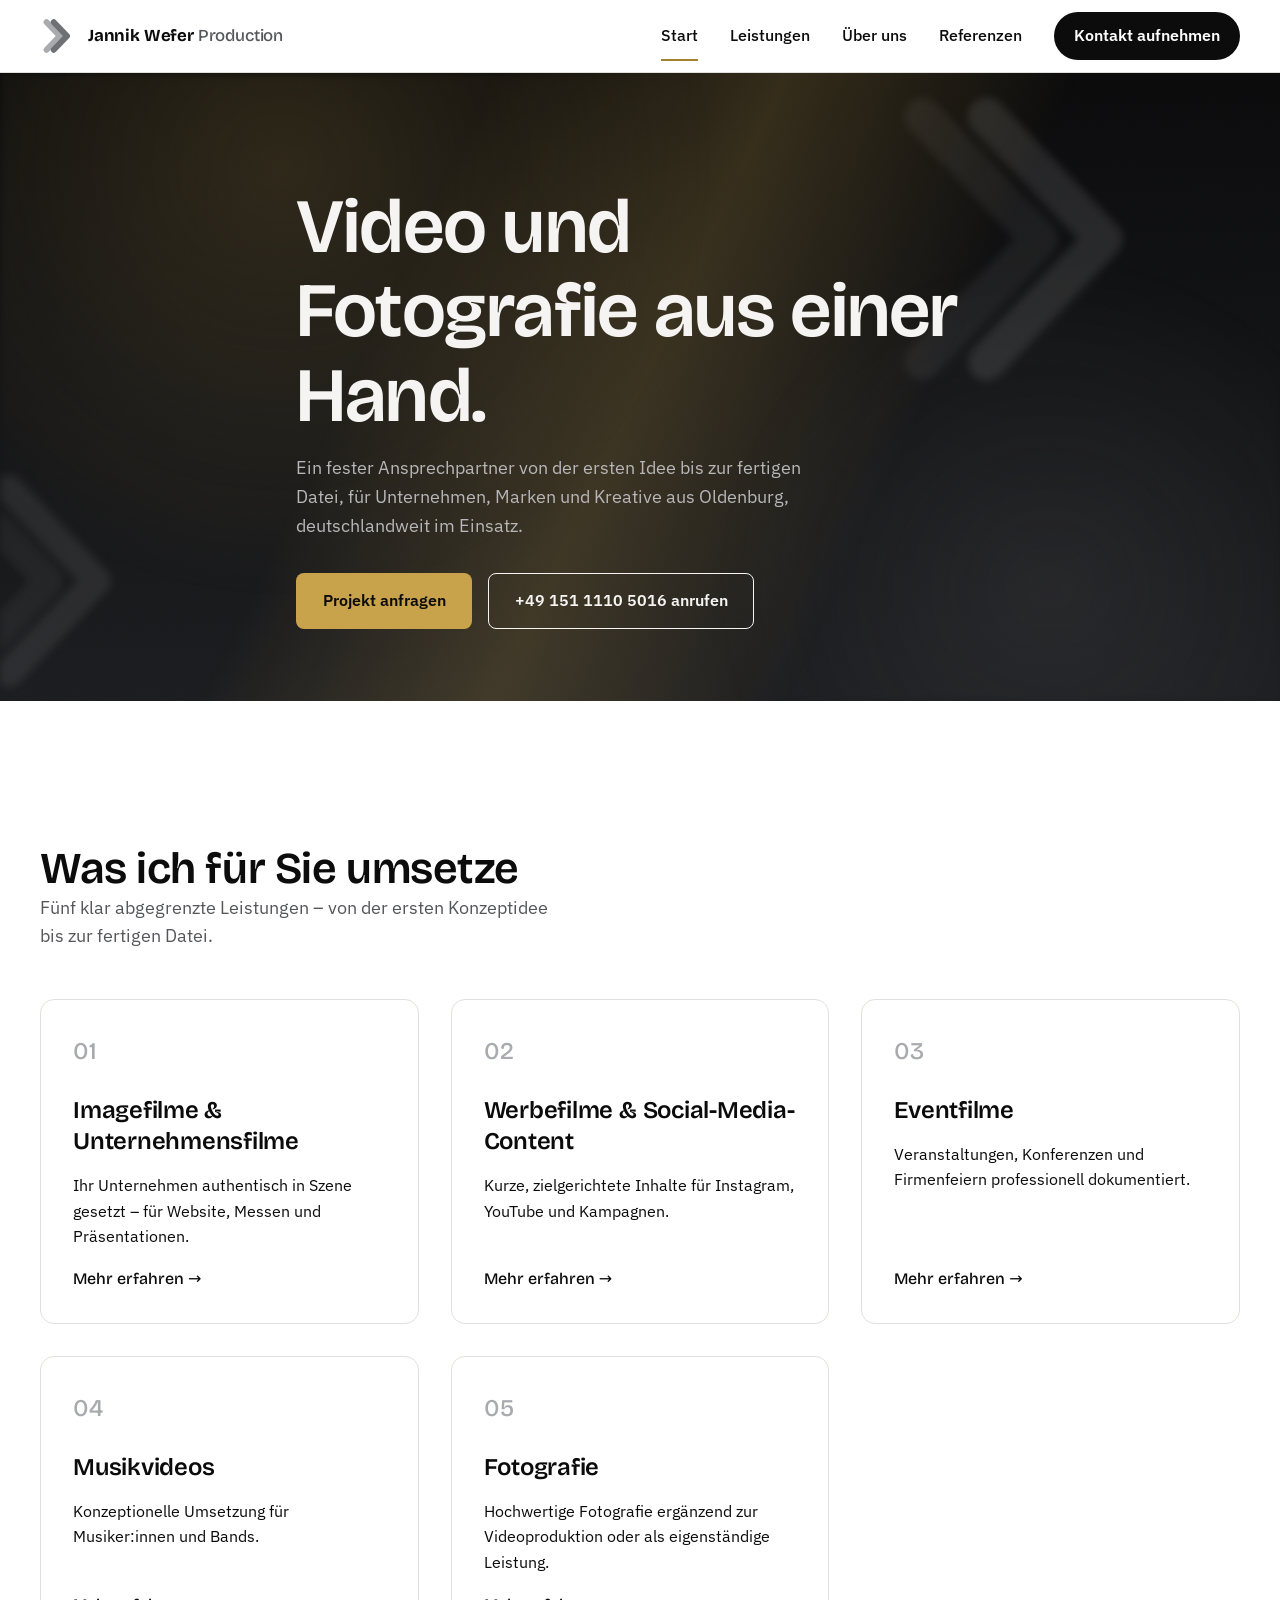
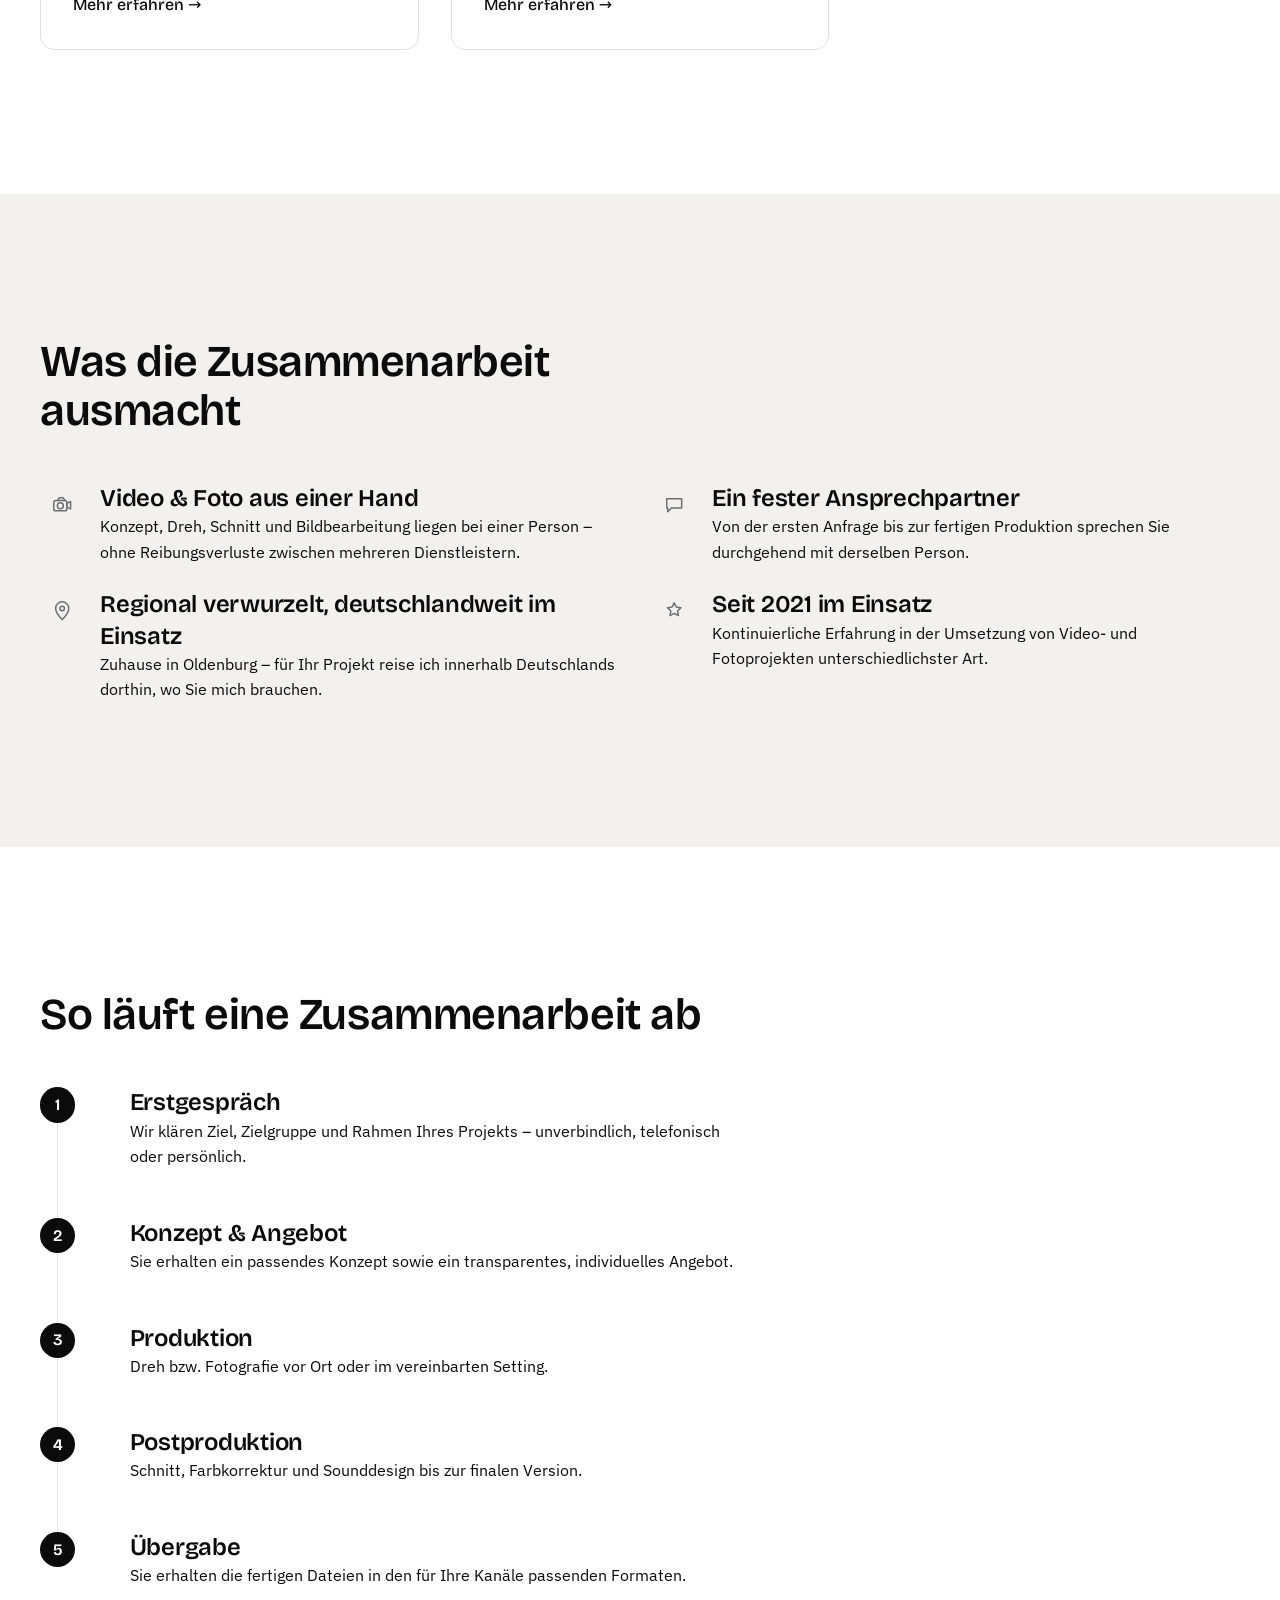
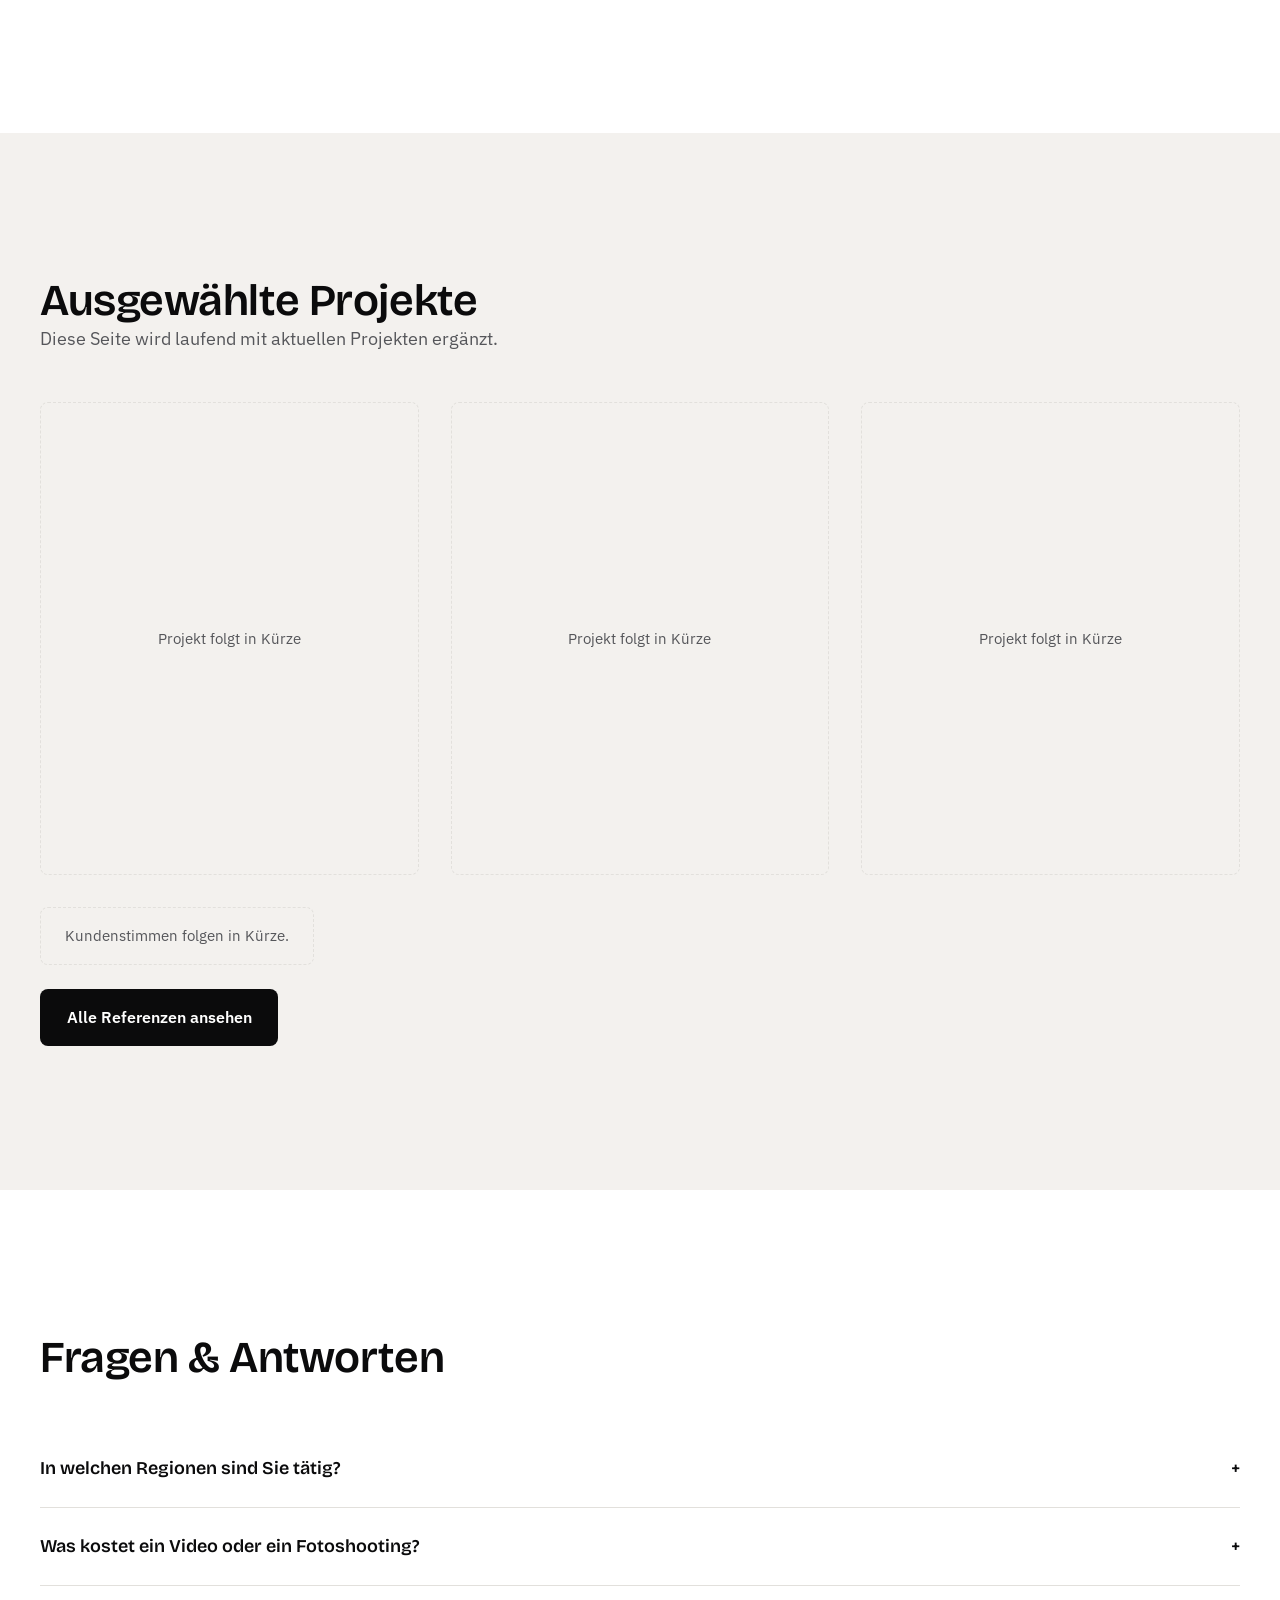
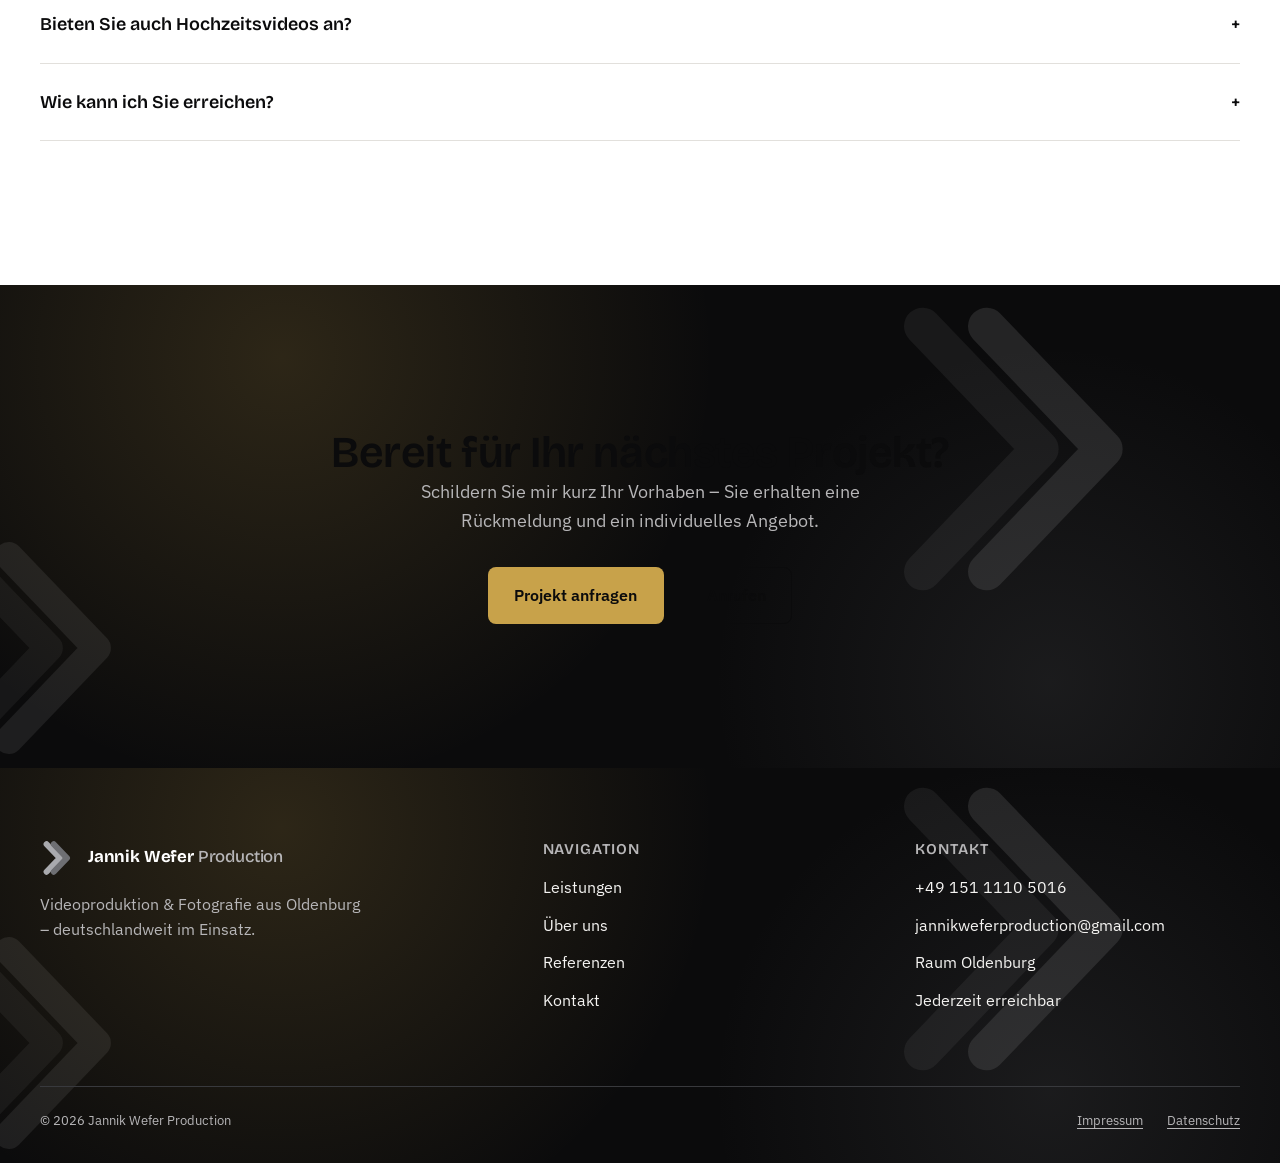
==== commit 522f980f: "Fix phone number sitewide; make hero motion continuous, not hover-only Phone number was missing a di" ====
--- a/index.html
+++ b/index.html
@@ -21,7 +21,7 @@
     "@context": "https://schema.org",
     "@type": "ProfessionalService",
     "name": "Jannik Wefer Production",
-    "telephone": "+49 151 1105016",
+    "telephone": "+49 151 1110 5016",
     "email": "jannikweferproduction@gmail.com",
     "address": {
       "@type": "PostalAddress",
@@ -79,7 +79,7 @@
         <p class="lead">Ein fester Ansprechpartner von der ersten Idee bis zur fertigen Datei, für Unternehmen, Marken und Kreative aus Oldenburg, deutschlandweit im Einsatz.</p>
         <div class="hero__actions">
           <a href="/kontakt/" class="btn btn--accent">Projekt anfragen</a>
-          <a href="tel:+491511105016" class="btn btn--ghost">+49 151 1105016 anrufen</a>
+          <a href="tel:+4915111105016" class="btn btn--ghost">+49 151 1110 5016 anrufen</a>
         </div>
       </div>
     </section>
@@ -237,7 +237,7 @@
           </details>
           <details class="faq-item">
             <summary>Wie kann ich Sie erreichen?<span class="icon" aria-hidden="true">+</span></summary>
-            <p>Jederzeit über das <a href="/kontakt/">Kontaktformular</a>, telefonisch unter <a href="tel:+491511105016">+49 151 1105016</a> oder per E-Mail an <a href="mailto:jannikweferproduction@gmail.com">jannikweferproduction@gmail.com</a>.</p>
+            <p>Jederzeit über das <a href="/kontakt/">Kontaktformular</a>, telefonisch unter <a href="tel:+4915111105016">+49 151 1110 5016</a> oder per E-Mail an <a href="mailto:jannikweferproduction@gmail.com">jannikweferproduction@gmail.com</a>.</p>
           </details>
         </div>
       </div>
@@ -249,7 +249,7 @@
         <p class="lead" style="margin-inline: auto;">Schildern Sie mir kurz Ihr Vorhaben – Sie erhalten eine Rückmeldung und ein individuelles Angebot.</p>
         <div class="hero__actions" style="justify-content: center;">
           <a href="/kontakt/" class="btn btn--accent">Projekt anfragen</a>
-          <a href="tel:+491511105016" class="btn btn--ghost">Anrufen</a>
+          <a href="tel:+4915111105016" class="btn btn--ghost">Anrufen</a>
         </div>
       </div>
     </section>
@@ -280,7 +280,7 @@
         <div>
           <h3>Kontakt</h3>
           <ul>
-            <li><a href="tel:+491511105016">+49 151 1105016</a></li>
+            <li><a href="tel:+4915111105016">+49 151 1110 5016</a></li>
             <li><a href="mailto:jannikweferproduction@gmail.com">jannikweferproduction@gmail.com</a></li>
             <li>Raum Oldenburg</li>
             <li>Jederzeit erreichbar</li>
--- a/assets/css/styles.css
+++ b/assets/css/styles.css
@@ -170,6 +170,15 @@
   background: var(--color-accent);
   color: var(--color-black);
 }
+/* Sanfter, dauerhafter Puls auf dem Haupt-CTA im Hero – lenkt den Blick
+   zur wichtigsten Handlung, auch ohne dass jemand die Maus bewegt. */
+.hero .btn--accent {
+  animation: cta-pulse 3.4s ease-out infinite;
+}
+@keyframes cta-pulse {
+  0%, 100% { box-shadow: 0 0 0 0 rgba(200,162,74,0.4); }
+  60% { box-shadow: 0 0 0 12px rgba(200,162,74,0); }
+}
 .btn--dark {
   background: var(--color-black);
   color: var(--color-white);
@@ -221,7 +230,14 @@
   letter-spacing: -0.01em;
   white-space: nowrap;
 }
-.brand__mark { width: 2.25rem; height: 2.25rem; flex-shrink: 0; }
+.brand__mark {
+  width: 2.25rem; height: 2.25rem; flex-shrink: 0;
+  animation: mark-float 4.5s ease-in-out infinite;
+}
+@keyframes mark-float {
+  0%, 100% { transform: translateY(0); }
+  50% { transform: translateY(-2px); }
+}
 .brand__name em { font-style: normal; color: var(--color-text-muted); font-weight: 500; }
 
 .nav-toggle {
@@ -343,13 +359,23 @@
   padding-block: var(--space-8) var(--space-7);
   overflow: clip;
 }
+/* Kontinuierlich wanderndes Lichtband – macht den Hero-Bereich auch ohne
+   Mausbewegung sichtbar "lebendig", statt nur beim Hover zu reagieren. */
 .hero::after {
   content: "";
   position: absolute;
-  inset: 0;
+  top: -60%; left: -70%;
+  width: 240%; height: 220%;
   background:
-    linear-gradient(115deg, transparent 40%, rgba(200,162,74,0.14) 55%, transparent 70%);
+    linear-gradient(115deg, transparent 42%, rgba(200,162,74,0.22) 50%, transparent 58%);
   pointer-events: none;
+  animation: sheen-sweep 9s ease-in-out infinite;
+  will-change: transform;
+}
+@keyframes sheen-sweep {
+  0%, 18% { transform: translate3d(-14%, -8%, 0); }
+  55% { transform: translate3d(14%, 8%, 0); }
+  100% { transform: translate3d(-14%, -8%, 0); }
 }
 .hero__inner { position: relative; max-width: 46rem; }
 .hero h1 { margin-block: var(--space-3); }
@@ -391,12 +417,12 @@
 }
 .hero::before, .intro::before {
   filter: blur(4px);
-  animation: scene-drift 26s ease-in-out infinite alternate;
+  animation: scene-drift 16s ease-in-out infinite alternate;
   will-change: transform;
 }
 @keyframes scene-drift {
   0% { transform: translate3d(0,0,0) scale(1); }
-  100% { transform: translate3d(-1.5%, 1.5%, 0) scale(1.06); }
+  100% { transform: translate3d(-4%, 4%, 0) scale(1.1); }
 }
 
 /* Grobkörniger Filmlook über der gesamten Seite: fixiert und nicht
@@ -751,6 +777,13 @@
   html { scroll-behavior: auto; }
   .intro { display: none !important; }
   .intro__path { animation: none; }
+  /* Dauerschleifen müssen explizit abgeschaltet werden: eine nahe-Null
+     Dauer lässt eine "infinite"-Animation nur extrem schnell weiterlaufen,
+     statt sie einzufrieren. */
+  .hero::before, .hero::after, .intro::before,
+  .hero .btn--accent, .brand__mark {
+    animation: none !important;
+  }
   * { animation-duration: 0.001ms !important; transition-duration: 0.001ms !important; }
 }
 
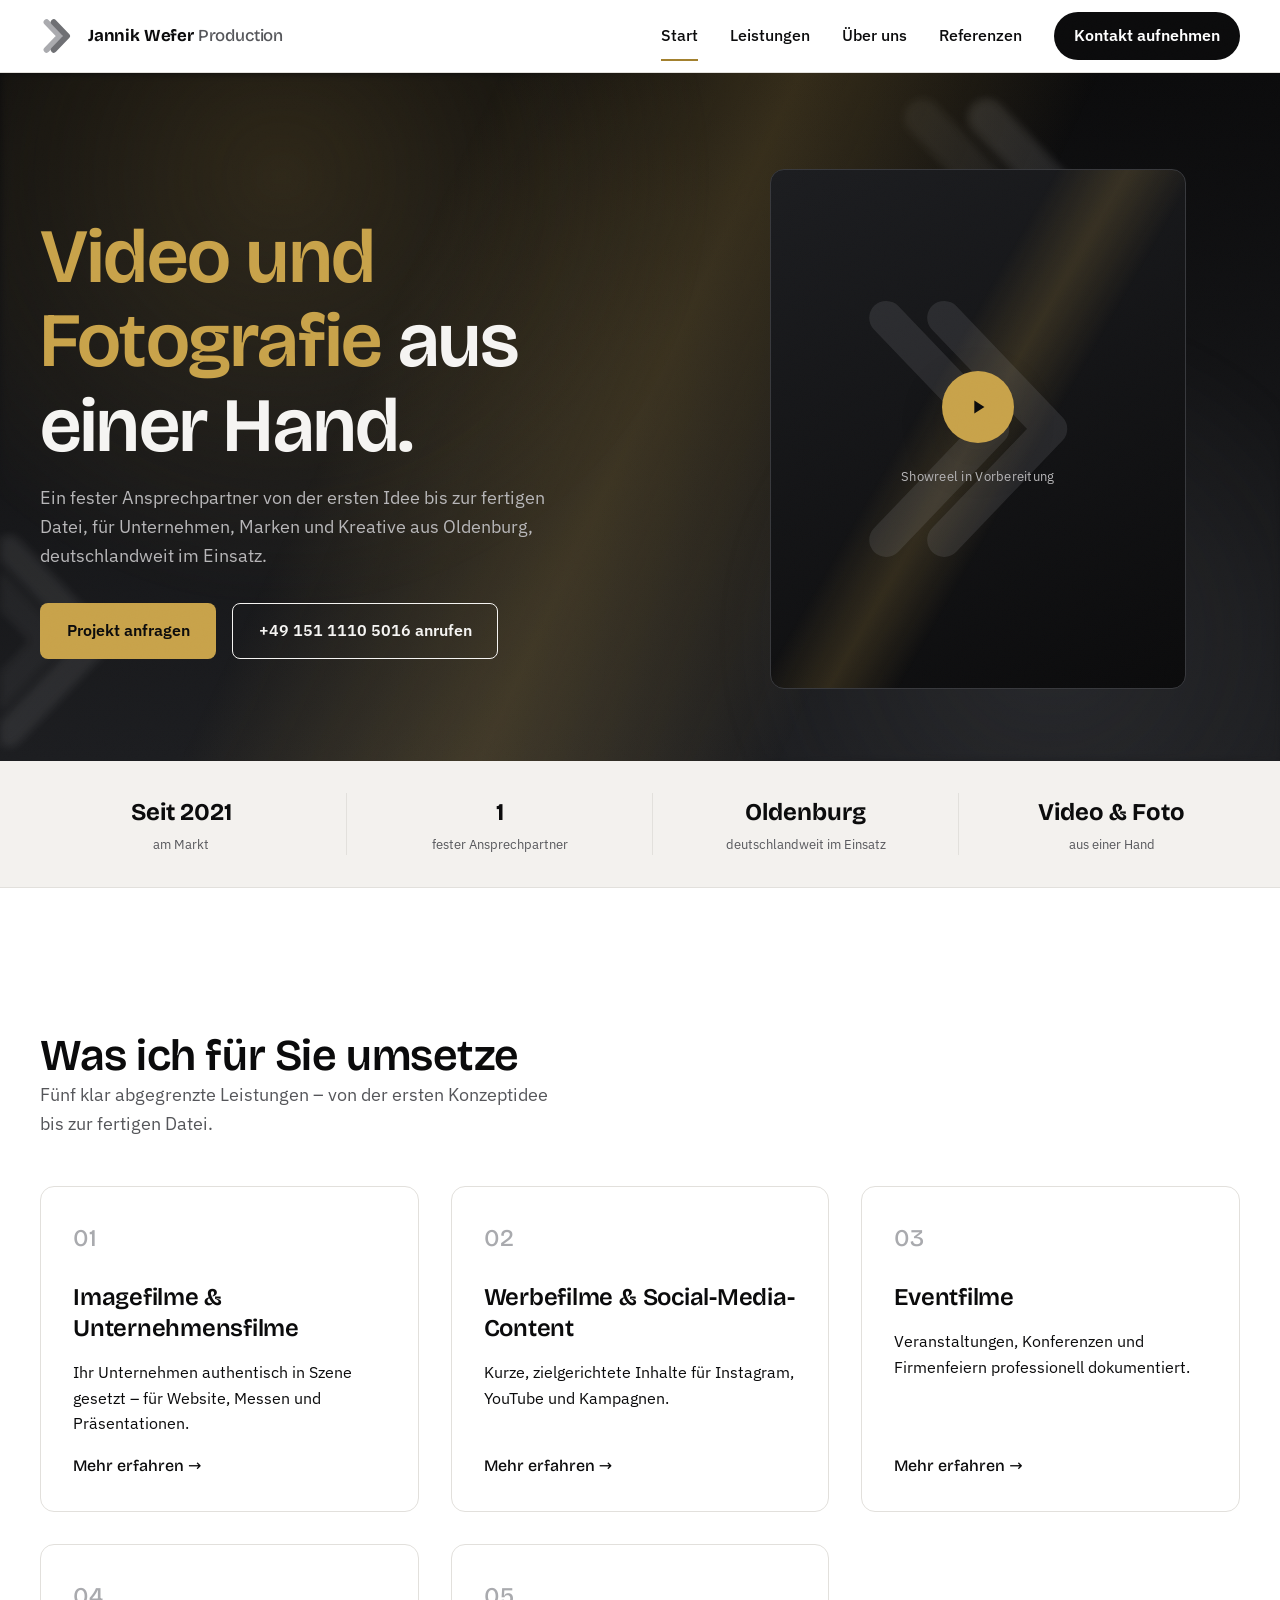
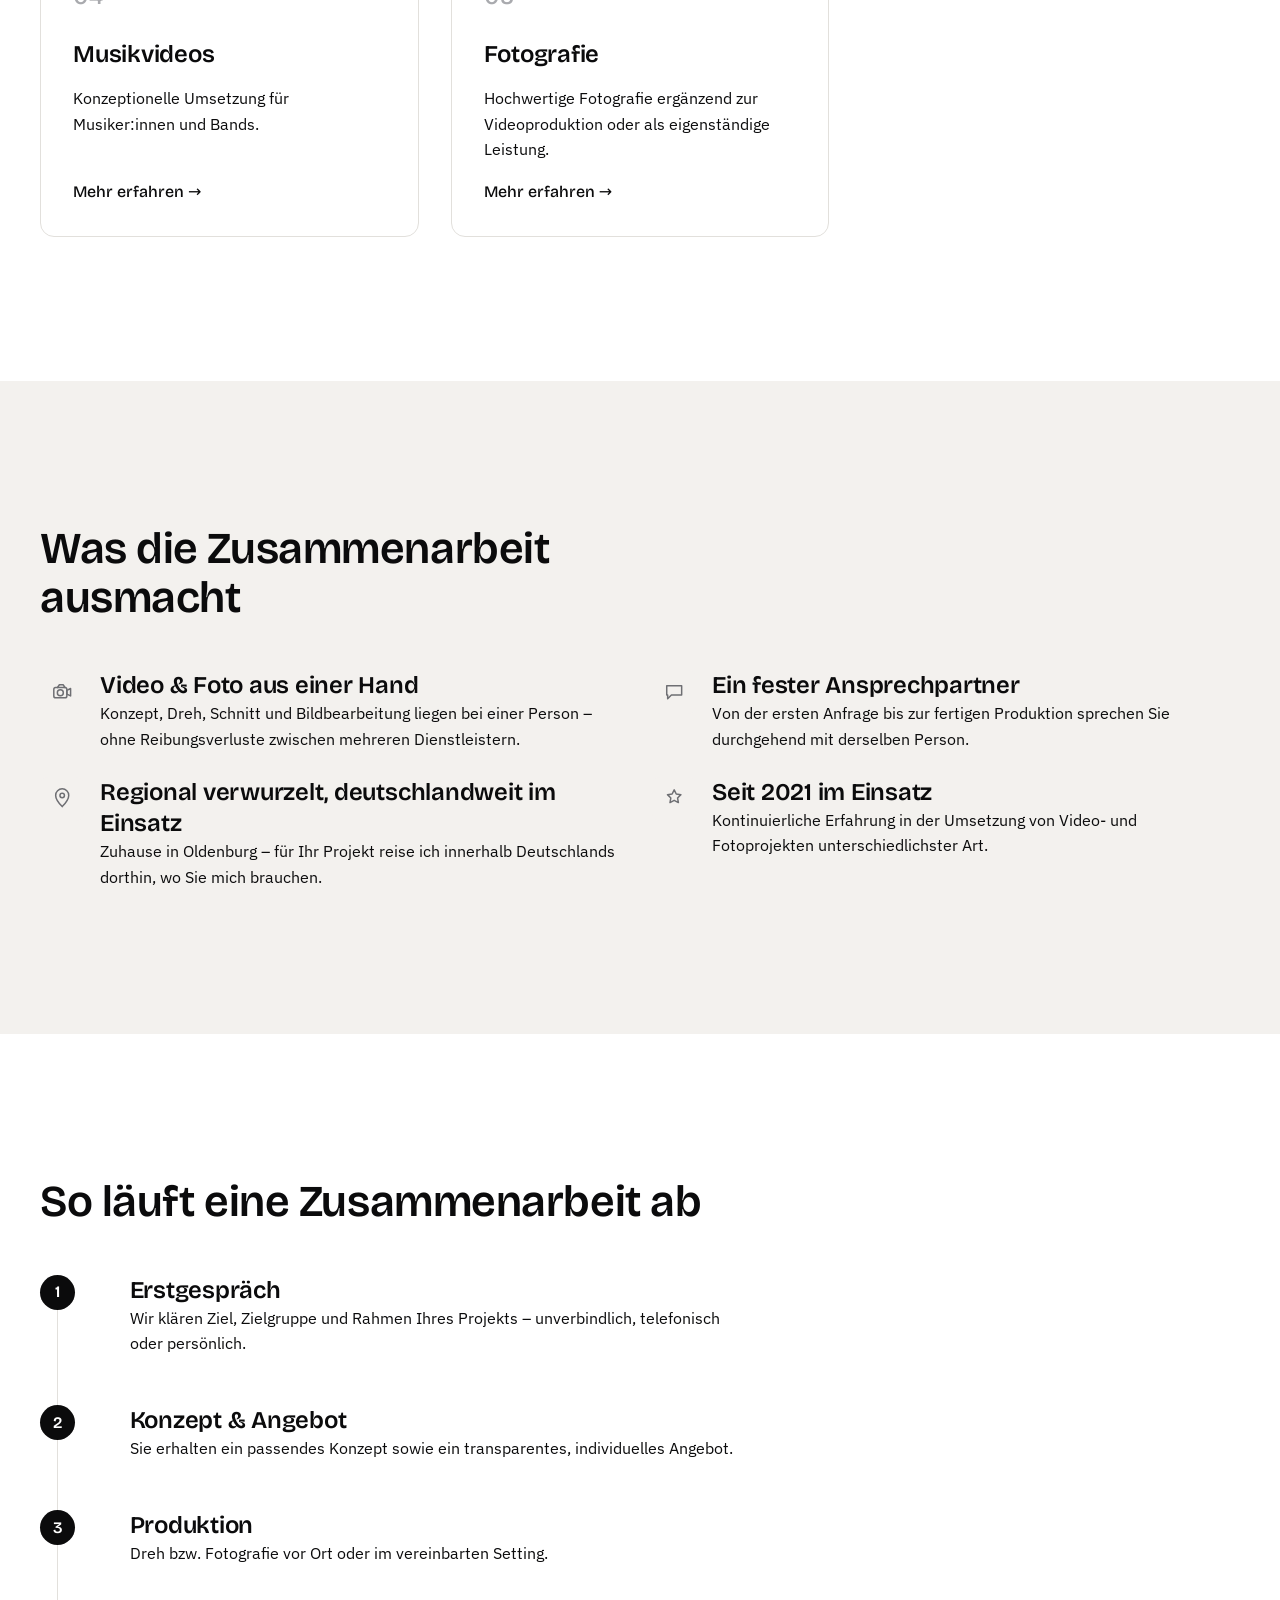
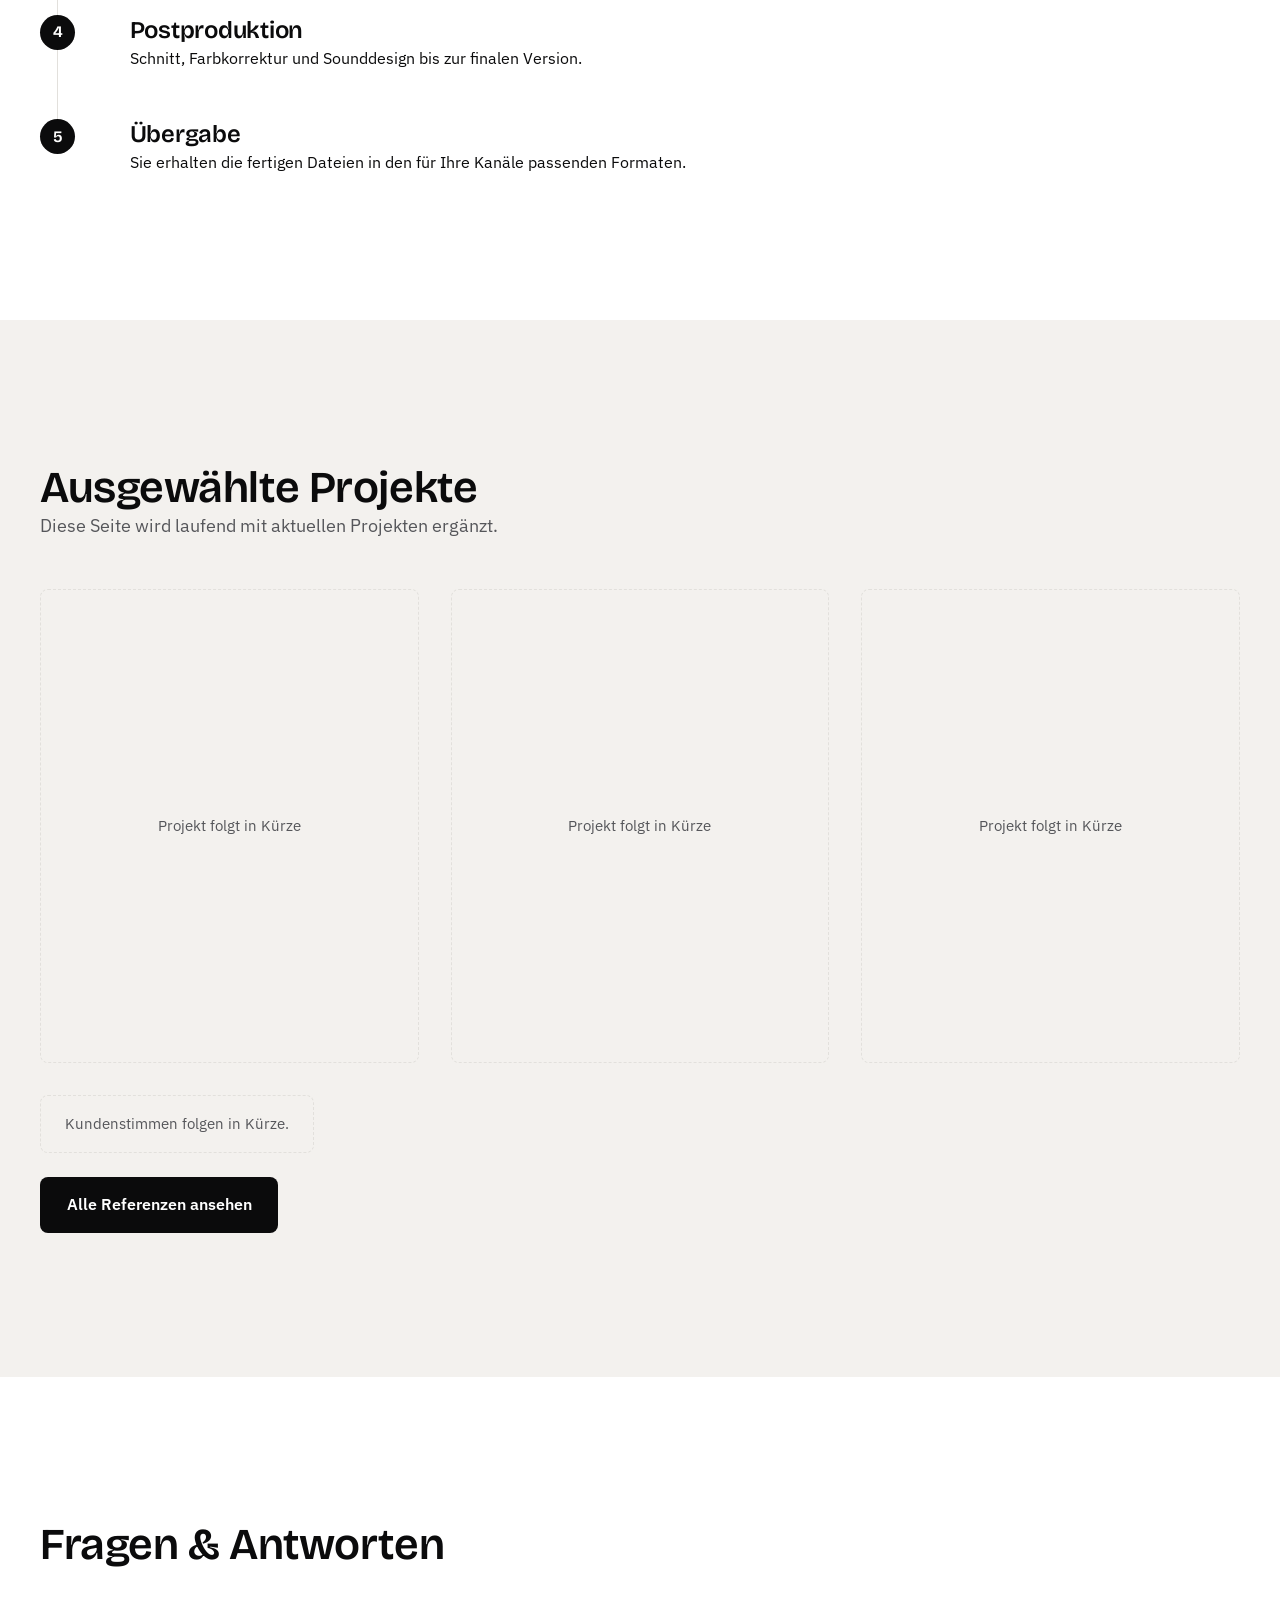
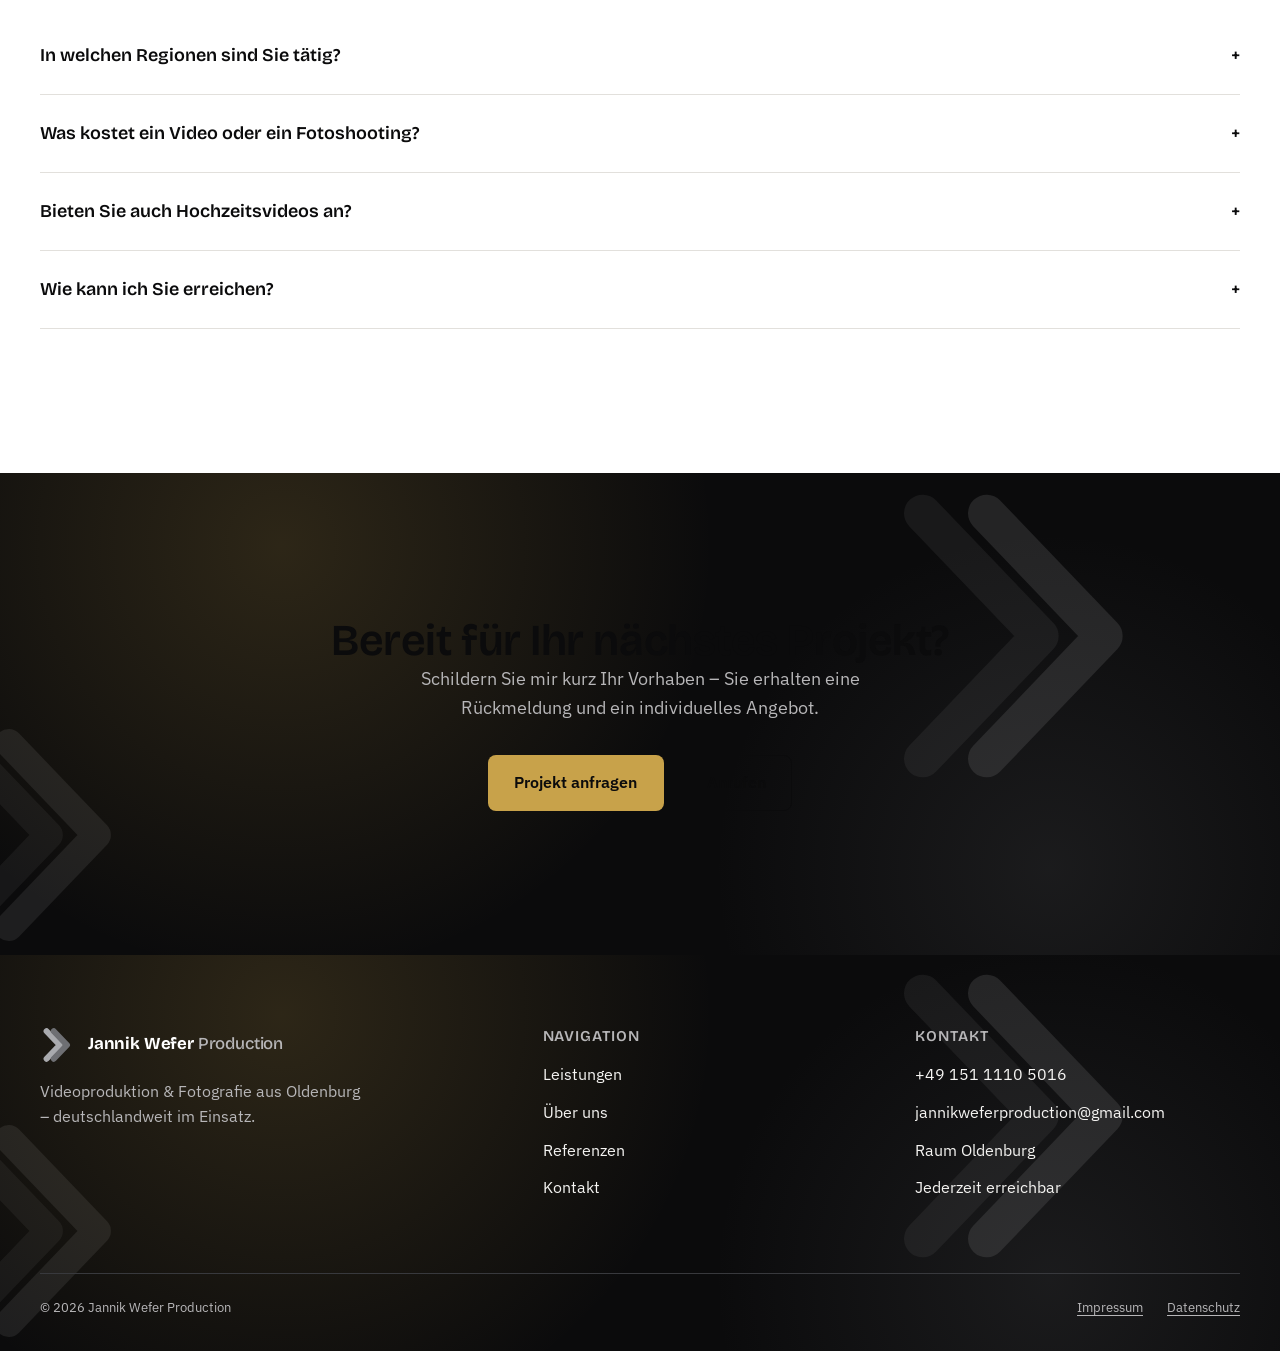
==== commit acf4cfd1: "Startseite: Hero-Split-Layout, Trust-Strip, deutlicheres Karten-Hover Strukturelle Auffrischung der " ====
--- a/index.html
+++ b/index.html
@@ -75,11 +75,46 @@
   <main id="main">
     <section class="hero on-dark">
       <div class="container hero__inner">
-        <h1>Video und Fotografie aus einer Hand.</h1>
-        <p class="lead">Ein fester Ansprechpartner von der ersten Idee bis zur fertigen Datei, für Unternehmen, Marken und Kreative aus Oldenburg, deutschlandweit im Einsatz.</p>
-        <div class="hero__actions">
-          <a href="/kontakt/" class="btn btn--accent">Projekt anfragen</a>
-          <a href="tel:+4915111105016" class="btn btn--ghost">+49 151 1110 5016 anrufen</a>
+        <div class="hero__text">
+          <h1><span class="hero__highlight">Video und Fotografie</span> aus einer Hand.</h1>
+          <p class="lead">Ein fester Ansprechpartner von der ersten Idee bis zur fertigen Datei, für Unternehmen, Marken und Kreative aus Oldenburg, deutschlandweit im Einsatz.</p>
+          <div class="hero__actions">
+            <a href="/kontakt/" class="btn btn--accent">Projekt anfragen</a>
+            <a href="tel:+4915111105016" class="btn btn--ghost">+49 151 1110 5016 anrufen</a>
+          </div>
+        </div>
+        <div class="hero__visual">
+          <div class="showreel-frame">
+            <svg class="showreel-frame__chevron" viewBox="0 0 120 120" aria-hidden="true" focusable="false">
+              <path d="M22 14 L66 60 L22 106" fill="none" stroke-width="14" stroke-linecap="round" stroke-linejoin="round"/>
+              <path d="M46 14 L90 60 L46 106" fill="none" stroke-width="14" stroke-linecap="round" stroke-linejoin="round"/>
+            </svg>
+            <span class="showreel-frame__play" aria-hidden="true">
+              <svg viewBox="0 0 24 24" width="22" height="22" fill="currentColor"><path d="M8 5v14l11-7Z"/></svg>
+            </span>
+            <p class="showreel-frame__label">Showreel in Vorbereitung</p>
+          </div>
+        </div>
+      </div>
+    </section>
+
+    <section class="trust-strip">
+      <div class="container trust-strip__inner">
+        <div class="trust-strip__item">
+          <strong>Seit 2021</strong>
+          <span>am Markt</span>
+        </div>
+        <div class="trust-strip__item">
+          <strong>1</strong>
+          <span>fester Ansprechpartner</span>
+        </div>
+        <div class="trust-strip__item">
+          <strong>Oldenburg</strong>
+          <span>deutschlandweit im Einsatz</span>
+        </div>
+        <div class="trust-strip__item">
+          <strong>Video &amp; Foto</strong>
+          <span>aus einer Hand</span>
         </div>
       </div>
     </section>
--- a/assets/css/styles.css
+++ b/assets/css/styles.css
@@ -39,7 +39,6 @@
   .btn--dark:hover { background: var(--color-ink); }
   .btn--ghost:hover { background: rgba(11,11,12,0.06); }
   .on-dark .btn--ghost:hover { background: rgba(255,255,255,0.1); }
-  .card--service:hover { border-color: var(--color-graphite); }
   .site-nav a:not(.nav-cta):hover::after { right: 0; }
   .footer-grid a:hover { color: var(--color-accent); }
   .intro__skip:hover { color: var(--color-text-on-dark); border-color: var(--color-silver); }
@@ -48,8 +47,21 @@
      Ohne echtes Hover (Touch) bleibt die Karte flach. */
   .card--service {
     transform: perspective(900px) rotateX(var(--tilt-x, 0deg)) rotateY(var(--tilt-y, 0deg)) translateY(var(--tilt-lift, 0px));
-    transition: transform 320ms var(--ease-out), border-color var(--dur-base) var(--ease-standard);
+    transition: transform 320ms var(--ease-out), border-color var(--dur-base) var(--ease-standard), box-shadow var(--dur-base) var(--ease-standard);
   }
+  /* Deutlich sichtbares Vergrößern beim Überfahren – die Karte hebt sich
+     spürbar aus dem Raster, statt sich nur minimal zu neigen. Spezifität
+     bewusst über den Typ-Selektor "a" angehoben: ".reveal.is-visible"
+     setzt ebenfalls "transform" mit gleicher Klassen-Spezifität – ohne den
+     Zusatz würde je nach Regel-Reihenfolge im Stylesheet zufällig die
+     Scroll-Reveal-Regel gewinnen und den Hover-Effekt stumm überschreiben. */
+  a.card--service:hover {
+    border-color: var(--color-graphite);
+    transform: perspective(900px) rotateX(var(--tilt-x, 0deg)) rotateY(var(--tilt-y, 0deg)) translateY(calc(var(--tilt-lift, 0px) - 6px)) scale(1.06);
+    box-shadow: var(--shadow-lg);
+    z-index: 2;
+  }
+  a.card--service:hover .arrow { transform: translateX(4px); }
 
   /* Magnetischer Zug auf den primären CTAs */
   .btn--accent, .btn--dark {
@@ -377,7 +389,14 @@
   55% { transform: translate3d(14%, 8%, 0); }
   100% { transform: translate3d(-14%, -8%, 0); }
 }
-.hero__inner { position: relative; max-width: 46rem; }
+.hero__inner {
+  position: relative;
+  display: grid;
+  gap: var(--space-6);
+  align-items: center;
+}
+.hero__text { max-width: 46rem; }
+.hero__highlight { color: var(--color-accent); }
 .hero h1 { margin-block: var(--space-3); }
 .hero .lead { color: var(--color-text-on-dark-muted); }
 .hero__actions {
@@ -385,6 +404,108 @@
   flex-wrap: wrap;
   gap: var(--space-3);
   margin-top: var(--space-5);
+}
+
+/* Showreel-Rahmen: ehrlicher Platzhalter für die künftige Video-Kachel –
+   nutzt das Marken-Chevron statt erfundener Foto-/Videoinhalte, deutlich
+   als "in Vorbereitung" gekennzeichnet. Nur ab Desktop sichtbar, damit auf
+   Mobile Überschrift und CTA ohne Umweg erreichbar bleiben. */
+.hero__visual { display: none; }
+@media (min-width: 60rem) {
+  .hero__inner {
+    grid-template-columns: minmax(0, 1.05fr) minmax(0, 0.95fr);
+    gap: var(--space-8);
+  }
+  .hero__visual { display: block; }
+}
+.showreel-frame {
+  position: relative;
+  aspect-ratio: 4 / 5;
+  max-width: 26rem;
+  margin-inline: auto;
+  border-radius: var(--radius-lg);
+  border: 1px solid var(--color-border-dark);
+  background: linear-gradient(155deg, var(--color-ink) 0%, var(--color-black) 100%);
+  overflow: hidden;
+  display: flex;
+  flex-direction: column;
+  align-items: center;
+  justify-content: center;
+  gap: var(--space-4);
+  isolation: isolate;
+}
+.showreel-frame::before {
+  content: "";
+  position: absolute;
+  inset: 0;
+  background: linear-gradient(120deg, transparent 40%, rgba(200,162,74,0.18) 50%, transparent 60%);
+  animation: sheen-sweep 7s ease-in-out infinite;
+  will-change: transform;
+}
+.showreel-frame__chevron {
+  position: absolute;
+  width: 70%;
+  height: auto;
+  opacity: 0.14;
+  color: var(--color-silver);
+}
+.showreel-frame__chevron path { stroke: currentColor; }
+.showreel-frame__play {
+  position: relative;
+  z-index: 1;
+  width: 4.5rem;
+  height: 4.5rem;
+  flex-shrink: 0;
+  border-radius: 50%;
+  background: var(--color-accent);
+  color: var(--color-black);
+  display: flex;
+  align-items: center;
+  justify-content: center;
+  box-shadow: var(--shadow-lg);
+}
+.showreel-frame__label {
+  position: relative;
+  z-index: 1;
+  font-size: var(--fs-100);
+  letter-spacing: 0.02em;
+  color: var(--color-text-on-dark-muted);
+  text-align: center;
+  padding-inline: var(--space-4);
+}
+
+/* ---- Trust-Strip: kompakte Fakten-Leiste direkt unter dem Hero ----------- */
+.trust-strip {
+  background: var(--color-bg-alt);
+  border-bottom: 1px solid var(--color-border);
+  padding-block: var(--space-5);
+}
+.trust-strip__inner {
+  display: grid;
+  gap: var(--space-4);
+  grid-template-columns: repeat(2, 1fr);
+  text-align: center;
+}
+@media (min-width: 48rem) {
+  .trust-strip__inner { grid-template-columns: repeat(4, 1fr); }
+  .trust-strip__item:not(:first-child) {
+    border-left: 1px solid var(--color-border);
+    padding-left: var(--space-4);
+  }
+}
+.trust-strip__item {
+  display: flex;
+  flex-direction: column;
+  gap: 0.2rem;
+}
+.trust-strip__item strong {
+  font-family: var(--font-display);
+  font-size: var(--fs-500);
+  color: var(--color-black);
+}
+.trust-strip__item span {
+  font-size: var(--fs-100);
+  color: var(--color-text-muted);
 }
 
 /* ---- Cinematic Scene: wiederkehrende Bildsprache auf dunklen Flächen ------
@@ -453,15 +574,31 @@
   text-decoration: none;
   color: inherit;
   transition: border-color var(--dur-base) var(--ease-standard),
-              transform var(--dur-base) var(--ease-standard);
-}
+              transform var(--dur-base) var(--ease-standard),
+              box-shadow var(--dur-base) var(--ease-standard);
+}
+/* Tastatur-Fokus erhält dieselbe deutliche Vergrößerung wie der Maus-Hover,
+   unabhängig vom Hover-Feature-Gate (siehe oben), damit die Karte für alle
+   Eingabearten spürbar reagiert. */
+a.card--service:focus-visible {
+  border-color: var(--color-graphite);
+  transform: perspective(900px) rotateX(var(--tilt-x, 0deg)) rotateY(var(--tilt-y, 0deg)) translateY(calc(var(--tilt-lift, 0px) - 6px)) scale(1.06);
+  box-shadow: var(--shadow-lg);
+  z-index: 2;
+}
+a.card--service:focus-visible .arrow { transform: translateX(4px); }
 .card--service .num {
   font-family: var(--font-display);
   color: var(--color-silver);
   font-size: var(--fs-500);
 }
 .card--service h3 { margin-top: var(--space-1); }
-.card--service .arrow { margin-top: auto; font-family: var(--font-display); }
+.card--service .arrow {
+  margin-top: auto;
+  font-family: var(--font-display);
+  display: inline-block;
+  transition: transform var(--dur-base) var(--ease-standard);
+}
 
 .usp-list { display: grid; gap: var(--space-4); }
 @media (min-width: 40rem) { .usp-list { grid-template-columns: repeat(2, 1fr); } }
@@ -722,7 +859,12 @@
               visibility var(--dur-slow);
 }
 .intro[hidden] { display: none; }
-.intro.is-leaving { opacity: 0; visibility: hidden; }
+/* "pointer-events" ist keine der übergangenen Eigenschaften (siehe
+   .intro { transition: ... }) und greift daher sofort – nötig, weil ein
+   "visibility"-Übergang den berechneten Wert laut Spezifikation erst am
+   Ende der Transition umschaltet und die Fläche sonst bis zu var(--dur-slow)
+   lang weiterhin Klicks/Hover auf darunterliegende Inhalte abfängt. */
+.intro.is-leaving { opacity: 0; visibility: hidden; pointer-events: none; }
 .intro.is-leaving .intro__chevron,
 .intro.is-leaving .intro__glow {
   transform: scale(1.1);
@@ -781,7 +923,7 @@
      Dauer lässt eine "infinite"-Animation nur extrem schnell weiterlaufen,
      statt sie einzufrieren. */
   .hero::before, .hero::after, .intro::before,
-  .hero .btn--accent, .brand__mark {
+  .hero .btn--accent, .brand__mark, .showreel-frame::before {
     animation: none !important;
   }
   * { animation-duration: 0.001ms !important; transition-duration: 0.001ms !important; }
